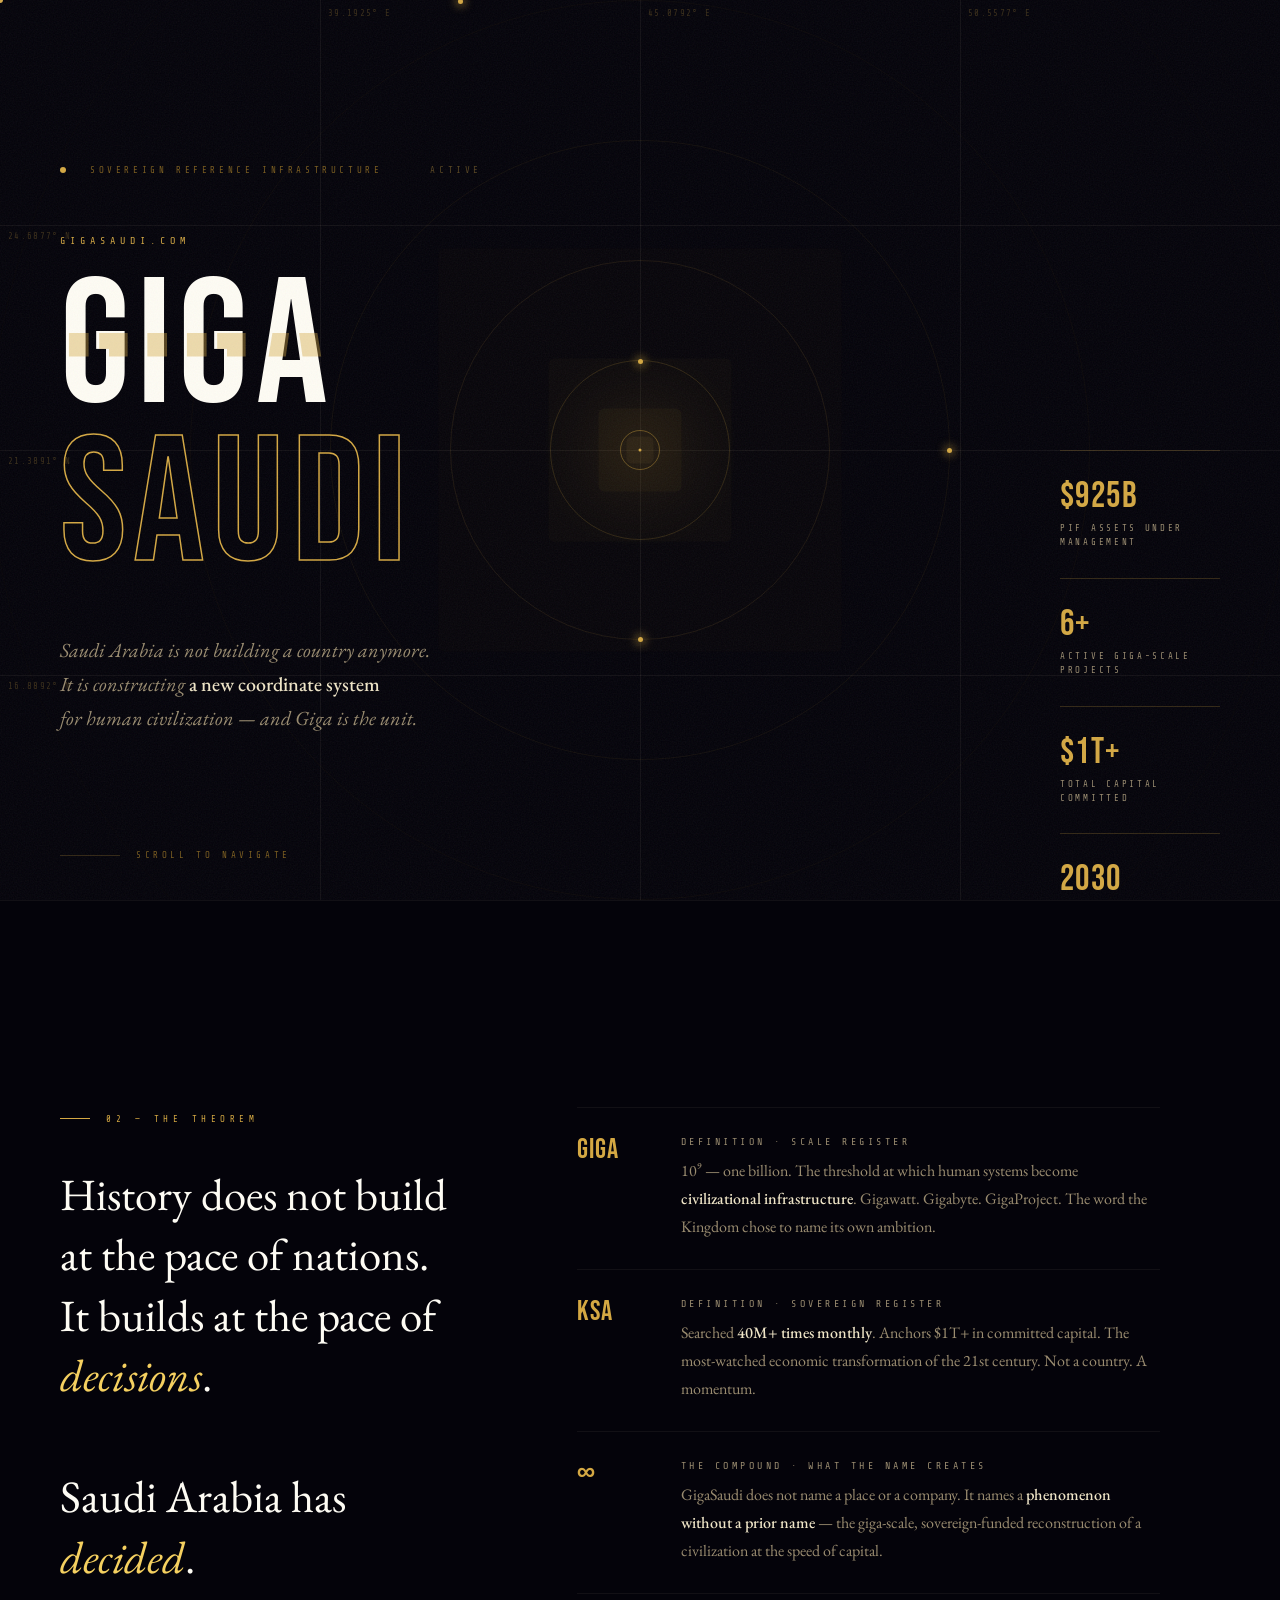
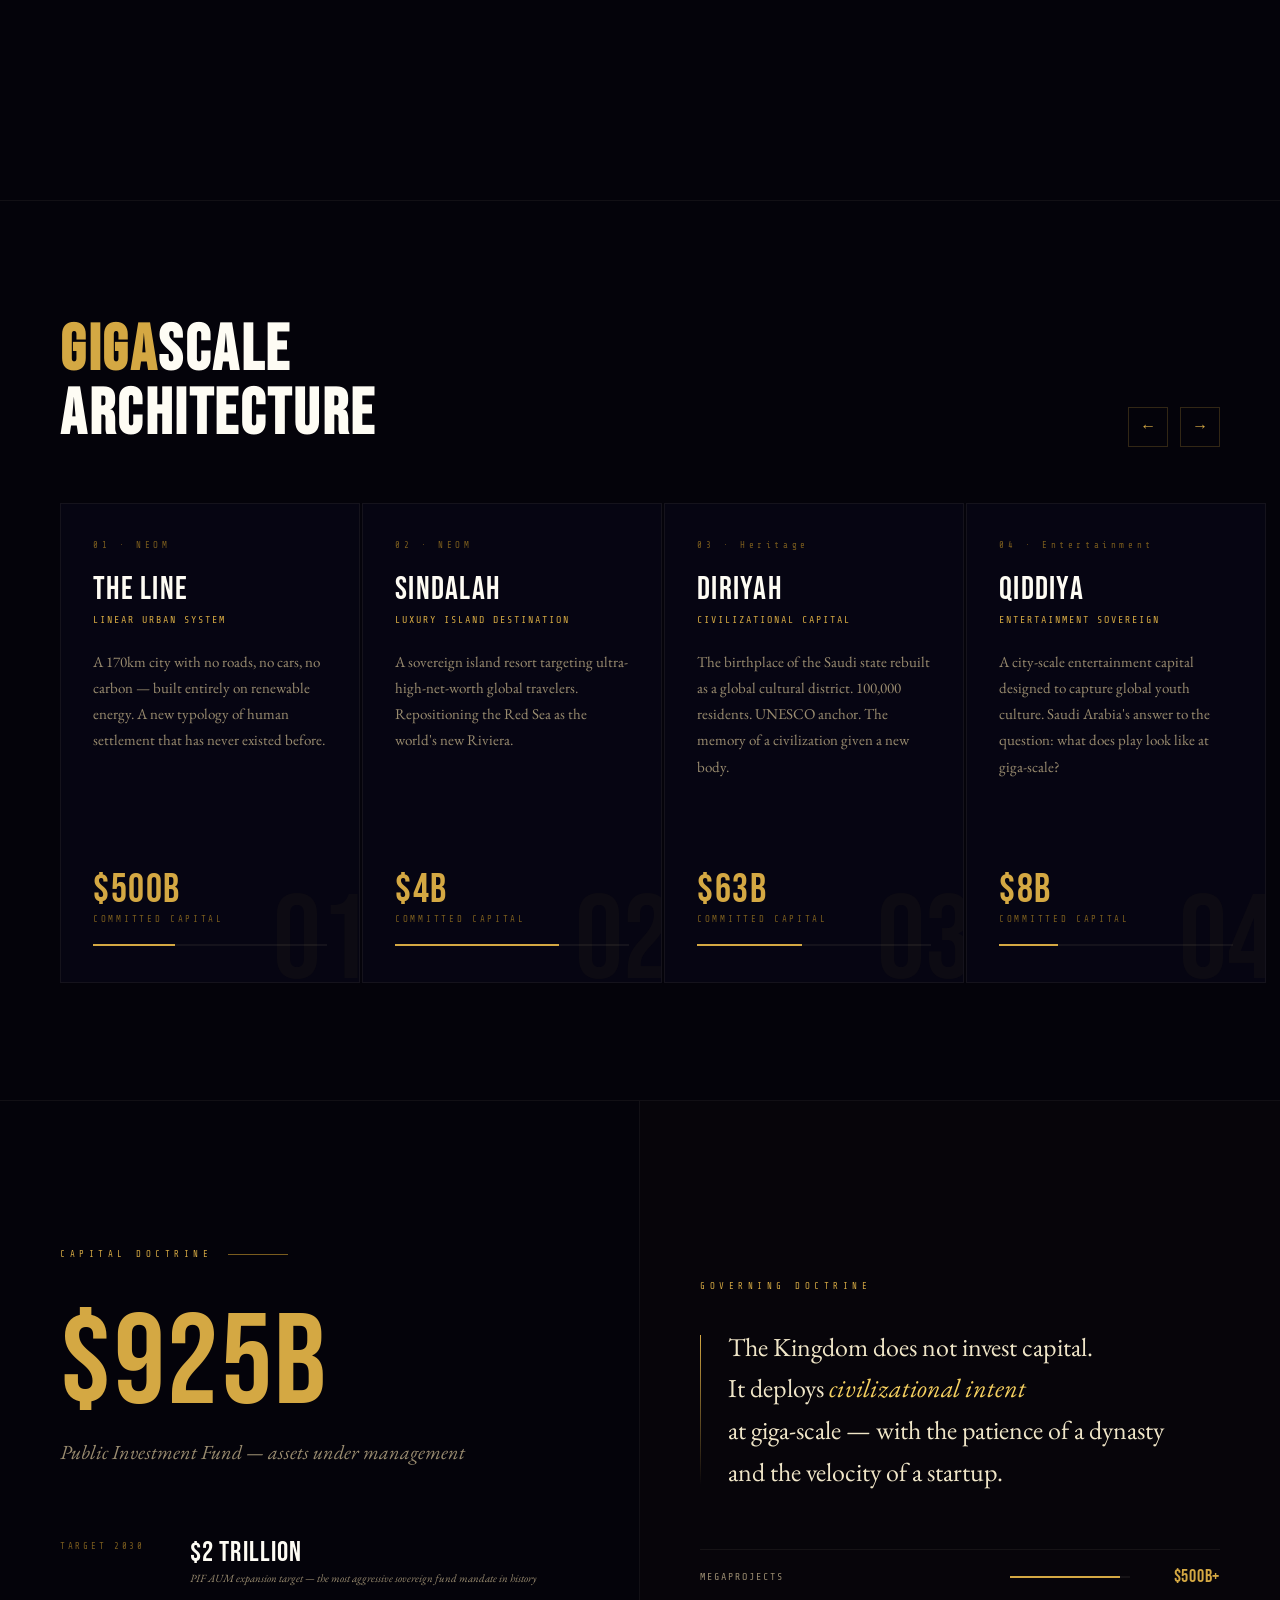
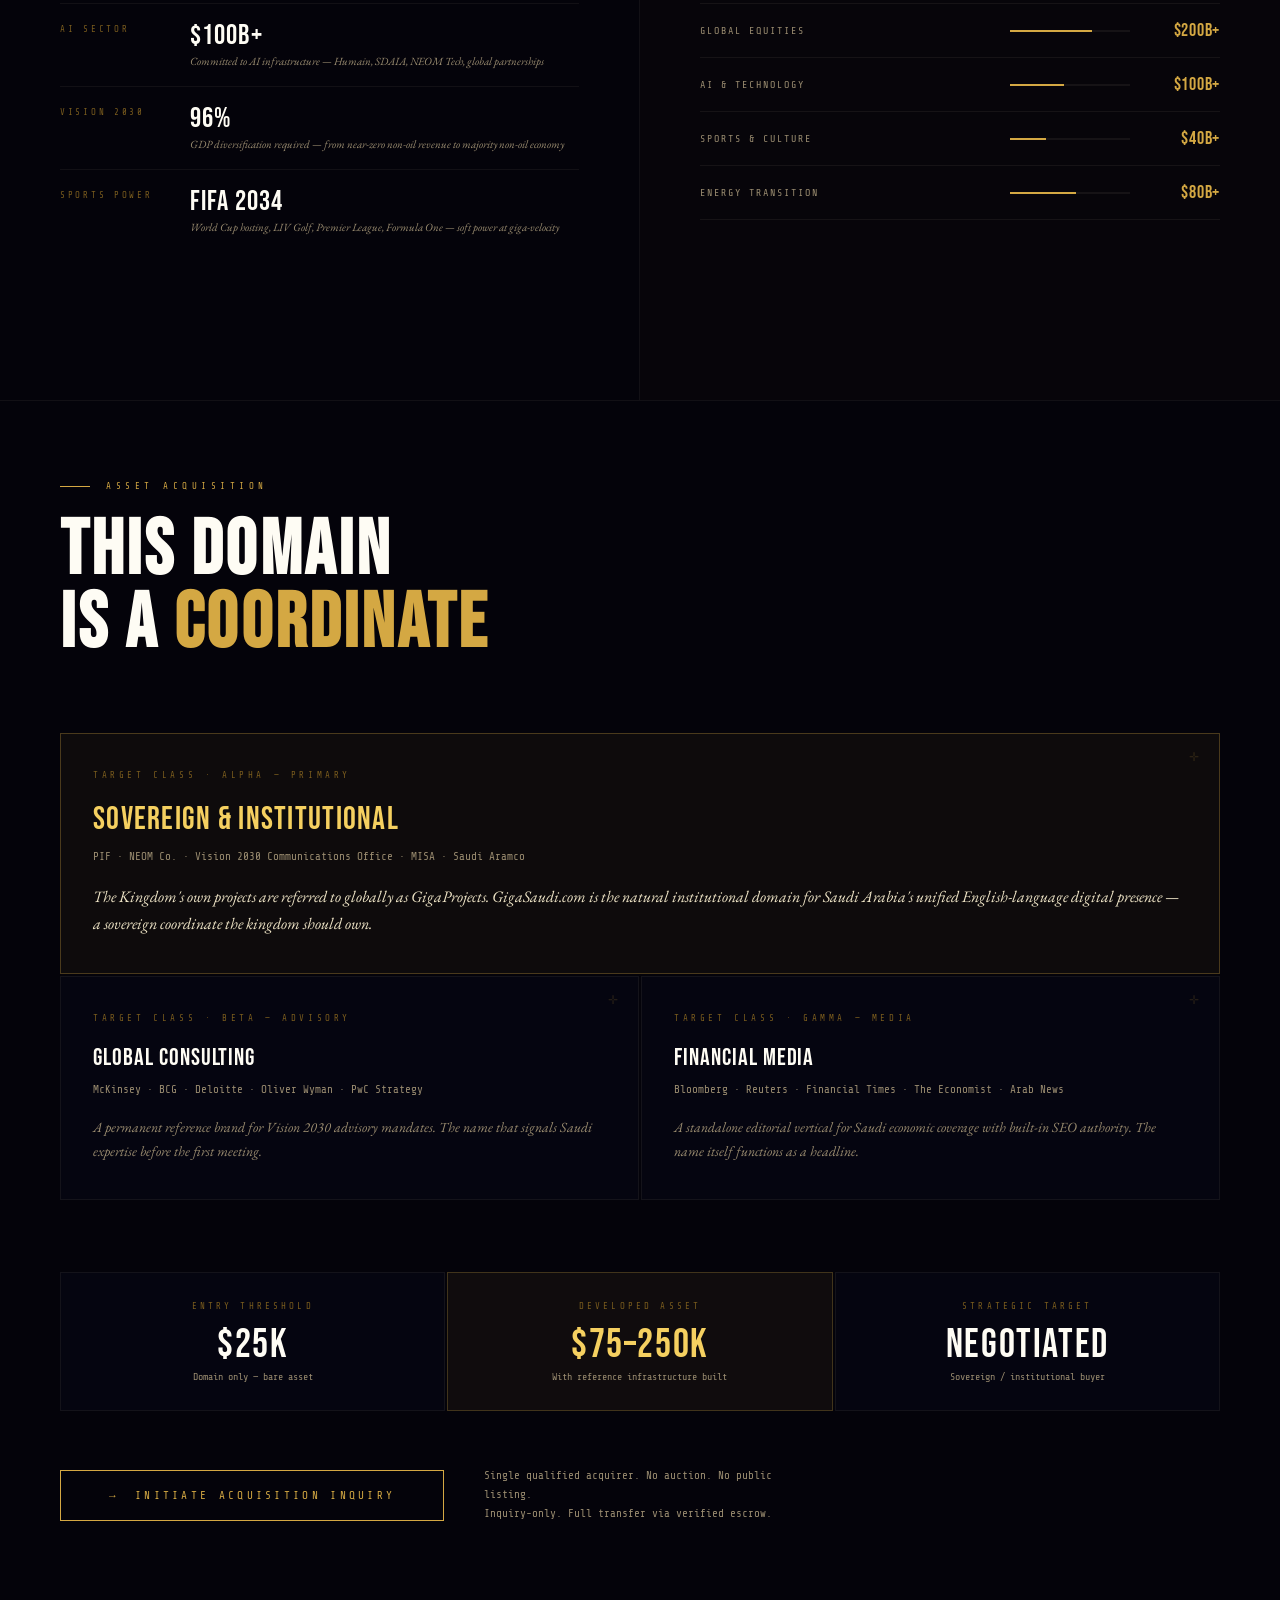
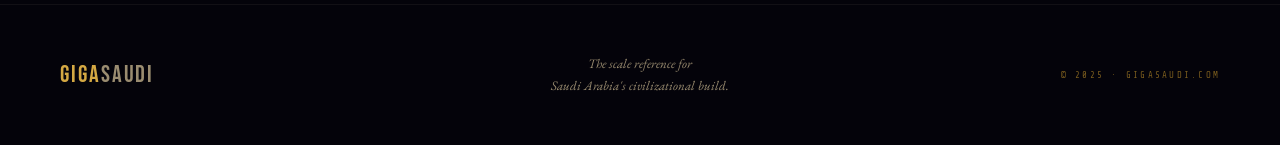
==== index.html @ da6485d2 "Create index.html" ====
<!DOCTYPE html>
<html lang="en">
<head>
<meta charset="UTF-8">
<meta name="viewport" content="width=device-width, initial-scale=1.0">
<title>GigaSaudi — Saudi Arabia’s Giga-Scale Era</title>
<meta name="description" content="A rare strategic naming asset and independent reference layer for Saudi Arabia’s giga-scale transformation across capital, cities, energy, tourism, technology, sport, and culture.">
<link rel="preconnect" href="https://fonts.googleapis.com">
<link href="https://fonts.googleapis.com/css2?family=Bebas+Neue&family=EB+Garamond:ital,wght@0,400;0,500;1,400;1,500&family=Share+Tech+Mono&display=swap" rel="stylesheet">
<style>
/* ══════════════════════════════════════════════
   FOUNDATION
══════════════════════════════════════════════ */
:root {
  --void: #04030a;
  --deep: #080714;
  --gold: #d4a843;
  --gold-hi: #f5d060;
  --gold-lo: #7a5c1e;
  --gold-trace: rgba(212,168,67,0.12);
  --sand: #f0e6c8;
  --sand-lo: #9a8c70;
  --heat: #ff6b1a;
  --heat-lo: rgba(255,107,26,0.15);
  --white: #fefcf4;
  --dim: rgba(240,230,200,0.18);
  --line-gold: rgba(212,168,67,0.22);
  --line-dim: rgba(240,230,200,0.06);
}

*, *::before, *::after { box-sizing: border-box; margin: 0; padding: 0; }
html { scroll-behavior: smooth; height: 100%; }

body {
  background: var(--void);
  color: var(--sand);
  font-family: 'Share Tech Mono', monospace;
  overflow-x: hidden;
  min-height: 100%;
  cursor: none;
}

/* Grain */
body::before {
  content: '';
  position: fixed; inset: 0;
  opacity: 0.06;
  background-image: url("data:image/svg+xml,%3Csvg xmlns='http://www.w3.org/2000/svg'%3E%3Cfilter id='n'%3E%3CfeTurbulence type='fractalNoise' baseFrequency='0.75' numOctaves='4'/%3E%3C/filter%3E%3Crect width='100%25' height='100%25' filter='url(%23n)'/%3E%3C/svg%3E");
  pointer-events: none; z-index: 9900;
}

/* ── CURSOR ── */
#cur { position:fixed; width:6px; height:6px; border-radius:50%; background:var(--gold); pointer-events:none; z-index:9999; transform:translate(-50%,-50%); transition:width .2s,height .2s; mix-blend-mode:screen; }
#cur-ring { position:fixed; width:40px; height:40px; border:1px solid rgba(212,168,67,0.4); border-radius:50%; pointer-events:none; z-index:9998; transform:translate(-50%,-50%); transition:width .4s,height .4s,border-color .3s; }
body:has(a:hover) #cur { width:12px; height:12px; }
body:has(a:hover) #cur-ring { width:60px; height:60px; border-color:rgba(212,168,67,0.8); }

/* ══════════════════════════════════════════════
   ORBITAL CANVAS — FIXED BACKGROUND
══════════════════════════════════════════════ */
#orbital-canvas {
  position: fixed;
  inset: 0;
  z-index: 0;
  overflow: hidden;
}

/* Central gravity point */
.gravity-core {
  position: absolute;
  top: 50%; left: 50%;
  transform: translate(-50%, -50%);
  width: 3px; height: 3px;
  background: var(--gold);
  border-radius: 50%;
  box-shadow:
    0 0 0 12px rgba(212,168,67,0.06),
    0 0 0 40px rgba(212,168,67,0.04),
    0 0 0 90px rgba(212,168,67,0.025),
    0 0 0 200px rgba(212,168,67,0.015),
    0 0 80px 20px rgba(212,168,67,0.4);
}

/* Orbital rings */
.orbit {
  position: absolute;
  top: 50%; left: 50%;
  border: 1px solid;
  border-radius: 50%;
  transform-origin: center center;
}
.orbit-1 { width:180px; height:180px; margin:-90px 0 0 -90px; border-color:rgba(212,168,67,0.18); animation: spin 40s linear infinite; }
.orbit-2 { width:380px; height:380px; margin:-190px 0 0 -190px; border-color:rgba(212,168,67,0.1); animation: spin 70s linear infinite reverse; }
.orbit-3 { width:620px; height:620px; margin:-310px 0 0 -310px; border-color:rgba(212,168,67,0.07); animation: spin 110s linear infinite; }
.orbit-4 { width:900px; height:900px; margin:-450px 0 0 -450px; border-color:rgba(212,168,67,0.04); animation: spin 160s linear infinite reverse; }
.orbit-5 { width:1300px; height:1300px; margin:-650px 0 0 -650px; border-color:rgba(212,168,67,0.025); animation: spin 220s linear infinite; }

/* Nodes on orbits */
.node {
  position: absolute;
  width: 5px; height: 5px;
  background: var(--gold);
  border-radius: 50%;
  box-shadow: 0 0 10px 2px rgba(212,168,67,0.6);
}

/* Grid lines — cartographic */
.grid-h, .grid-v {
  position: absolute;
  background: var(--line-dim);
}
.grid-h { left:0; right:0; height:1px; }
.grid-v { top:0; bottom:0; width:1px; }

/* Coordinate labels */
.coord-label {
  position: absolute;
  font-family: 'Share Tech Mono', monospace;
  font-size: 9px;
  color: rgba(212,168,67,0.25);
  letter-spacing: 0.15em;
  pointer-events: none;
}

@keyframes spin { to { transform: rotate(360deg); } }
@keyframes pulse-core {
  0%,100% { box-shadow: 0 0 0 12px rgba(212,168,67,0.06), 0 0 0 40px rgba(212,168,67,0.04), 0 0 0 90px rgba(212,168,67,0.025), 0 0 80px 20px rgba(212,168,67,0.4); }
  50% { box-shadow: 0 0 0 16px rgba(212,168,67,0.08), 0 0 0 50px rgba(212,168,67,0.055), 0 0 0 110px rgba(212,168,67,0.03), 0 0 100px 30px rgba(212,168,67,0.5); }
}

/* ══════════════════════════════════════════════
   CONTENT LAYER
══════════════════════════════════════════════ */
#content {
  position: relative;
  z-index: 10;
}

/* ── SECTION BASE ── */
.screen {
  min-height: 100vh;
  display: flex;
  flex-direction: column;
  justify-content: center;
  padding: 80px 60px;
  position: relative;
}

/* ══════════════════════════════════════════════
   SECTION 01 — ENTRY / IDENT
══════════════════════════════════════════════ */
#s-entry {
  min-height: 100vh;
  display: flex;
  align-items: center;
  justify-content: flex-start;
  padding: 0 60px;
  position: relative;
  overflow: hidden;
}

.entry-left {
  position: relative;
  z-index: 2;
  max-width: 700px;
}

/* System status bar */
.sys-bar {
  display: flex;
  align-items: center;
  gap: 24px;
  margin-bottom: 60px;
  opacity: 0;
  animation: fadeSlide .8s ease .2s forwards;
}
.sys-dot { width:6px; height:6px; background:var(--gold); border-radius:50%; animation: blink 2s ease-in-out infinite; }
.sys-text { font-size:9px; letter-spacing:.4em; color:var(--gold-lo); text-transform:uppercase; }
.sys-line { flex:1; max-width:80px; height:1px; background: linear-gradient(to right, var(--gold-lo), transparent); }
@keyframes blink { 0%,100%{opacity:1} 50%{opacity:.3} }

/* The big ident */
.ident {
  margin-bottom: 48px;
  opacity: 0;
  animation: fadeSlide .9s ease .5s forwards;
}
.ident-pre {
  font-size: 10px;
  letter-spacing: .5em;
  color: var(--gold);
  text-transform: uppercase;
  margin-bottom: 24px;
  display: block;
}
.ident-word {
  font-family: 'Bebas Neue', sans-serif;
  display: block;
  line-height: .88;
  letter-spacing: .04em;
}
.ident-giga {
  font-size: clamp(88px, 14vw, 180px);
  color: var(--white);
  position: relative;
}
/* Scanline effect on GIGA */
.ident-giga::after {
  content: 'GIGA';
  position: absolute;
  left: 0; top: 0;
  color: var(--gold);
  clip-path: polygon(0 40%, 100% 40%, 100% 55%, 0 55%);
  opacity: .4;
  transform: translateX(3px);
}
.ident-saudi {
  font-size: clamp(88px, 14vw, 180px);
  color: transparent;
  -webkit-text-stroke: 1.5px var(--gold);
}

/* Tagline */
.ident-tagline {
  font-family: 'EB Garamond', serif;
  font-style: italic;
  font-size: clamp(15px, 2vw, 20px);
  color: var(--sand-lo);
  line-height: 1.7;
  max-width: 480px;
  margin-top: 40px;
  opacity: 0;
  animation: fadeSlide .9s ease .9s forwards;
}
.ident-tagline strong { color: var(--sand); font-style: normal; font-weight: 500; }

/* Entry metrics — right side */
.entry-metrics {
  position: absolute;
  right: 60px;
  top: 50%;
  transform: translateY(-50%);
  display: flex;
  flex-direction: column;
  gap: 0;
  opacity: 0;
  animation: fadeSlide .9s ease 1.2s forwards;
}
.e-metric {
  padding: 28px 0;
  border-top: 1px solid var(--line-gold);
  display: flex;
  flex-direction: column;
  gap: 6px;
  min-width: 160px;
}
.e-metric:last-child { border-bottom: 1px solid var(--line-gold); }
.e-val {
  font-family: 'Bebas Neue', sans-serif;
  font-size: 36px;
  color: var(--gold);
  letter-spacing: .04em;
  line-height: 1;
}
.e-lbl { font-size: 9px; letter-spacing:.3em; color: var(--sand-lo); text-transform: uppercase; line-height: 1.6; }

/* Scroll indicator */
.scroll-ind {
  position: absolute;
  bottom: 40px;
  left: 60px;
  display: flex;
  align-items: center;
  gap: 16px;
  opacity: 0;
  animation: fadeIn .8s ease 2s forwards;
}
.scroll-ind span { font-size:9px; letter-spacing:.4em; color:var(--gold-lo); text-transform:uppercase; }
.scroll-track { width:60px; height:1px; background:var(--line-gold); position:relative; overflow:hidden; }
.scroll-fill { position:absolute; left:0; top:0; height:100%; width:0%; background:var(--gold); transition:width .1s; }

/* ══════════════════════════════════════════════
   SECTION 02 — THE THEOREM
══════════════════════════════════════════════ */
#s-theorem {
  background: transparent;
  min-height: 100vh;
  display: flex;
  align-items: center;
  padding: 80px 60px;
  border-top: 1px solid var(--line-dim);
}

.theorem-inner {
  max-width: 1100px;
  display: grid;
  grid-template-columns: 1fr 1.4fr;
  gap: 100px;
  align-items: center;
}

.theorem-left {}
.th-num {
  font-size: 9px;
  letter-spacing: .5em;
  color: var(--gold);
  text-transform: uppercase;
  margin-bottom: 40px;
  display: flex;
  align-items: center;
  gap: 16px;
}
.th-num::before { content:''; display:inline-block; width:30px; height:1px; background:var(--gold); }

.theorem-statement {
  font-family: 'EB Garamond', serif;
  font-size: clamp(28px, 3.5vw, 46px);
  font-weight: 400;
  line-height: 1.35;
  color: var(--white);
}
.theorem-statement em {
  font-style: italic;
  color: var(--gold-hi);
}

.theorem-right {
  display: flex;
  flex-direction: column;
  gap: 0;
}

/* Decoded breakdown — like a signal analysis */
.decode-row {
  display: grid;
  grid-template-columns: 80px 1fr;
  gap: 24px;
  padding: 28px 0;
  border-bottom: 1px solid var(--line-dim);
  align-items: start;
}
.decode-row:first-child { border-top: 1px solid var(--line-dim); }
.decode-key {
  font-family: 'Bebas Neue', sans-serif;
  font-size: 28px;
  color: var(--gold);
  letter-spacing: .04em;
  line-height: 1;
}
.decode-val {}
.decode-term {
  font-size: 10px;
  letter-spacing: .35em;
  color: var(--sand-lo);
  text-transform: uppercase;
  margin-bottom: 10px;
}
.decode-body {
  font-family: 'EB Garamond', serif;
  font-size: 16px;
  line-height: 1.75;
  color: var(--sand-lo);
}
.decode-body strong { color: var(--sand); font-weight: 500; }

/* ══════════════════════════════════════════════
   SECTION 03 — GIGA ARCHITECTURE
   Unique layout: horizontal scroll cards
══════════════════════════════════════════════ */
#s-architecture {
  min-height: 100vh;
  padding: 80px 0 80px 60px;
  border-top: 1px solid var(--line-dim);
  overflow: hidden;
  display: flex;
  flex-direction: column;
  justify-content: center;
}

.arch-header {
  display: flex;
  justify-content: space-between;
  align-items: flex-end;
  padding-right: 60px;
  margin-bottom: 56px;
}
.arch-title {
  font-family: 'Bebas Neue', sans-serif;
  font-size: clamp(36px,5vw,64px);
  color: var(--white);
  letter-spacing: .04em;
  line-height: 1;
}
.arch-title span { color: var(--gold); }
.arch-nav { display: flex; gap: 12px; }
.arch-btn {
  width: 40px; height: 40px;
  border: 1px solid var(--line-gold);
  background: transparent;
  color: var(--gold);
  font-family: 'Share Tech Mono', monospace;
  font-size: 16px;
  cursor: none;
  display: flex; align-items: center; justify-content: center;
  transition: all .3s;
}
.arch-btn:hover { background: var(--gold-trace); border-color: var(--gold); }

/* Horizontal scroll container */
.arch-scroll {
  display: flex;
  gap: 2px;
  overflow-x: auto;
  padding-right: 60px;
  scrollbar-width: none;
  cursor: grab;
}
.arch-scroll:active { cursor: grabbing; }
.arch-scroll::-webkit-scrollbar { display: none; }

/* Project cards — tall vertical panels */
.proj-panel {
  flex-shrink: 0;
  width: 300px;
  height: 480px;
  background: rgba(8,7,20,0.8);
  border: 1px solid var(--line-dim);
  padding: 36px 32px;
  position: relative;
  overflow: hidden;
  transition: border-color .4s, background .4s;
  display: flex;
  flex-direction: column;
  justify-content: space-between;
}
.proj-panel::before {
  content: '';
  position: absolute;
  top: 0; left: 0;
  width: 100%; height: 3px;
  background: var(--gold);
  transform: scaleX(0);
  transform-origin: left;
  transition: transform .5s ease;
}
.proj-panel:hover { border-color: var(--line-gold); background: rgba(212,168,67,0.04); }
.proj-panel:hover::before { transform: scaleX(1); }

.proj-panel-top {}
.proj-idx { font-size: 9px; letter-spacing:.4em; color: var(--gold-lo); margin-bottom: 24px; display: block; }
.proj-name {
  font-family: 'Bebas Neue', sans-serif;
  font-size: 32px;
  letter-spacing: .04em;
  color: var(--white);
  line-height: 1;
  margin-bottom: 8px;
}
.proj-sub {
  font-size: 10px;
  letter-spacing: .2em;
  color: var(--gold);
  text-transform: uppercase;
  margin-bottom: 24px;
}
.proj-body {
  font-family: 'EB Garamond', serif;
  font-size: 15px;
  line-height: 1.75;
  color: var(--sand-lo);
}

.proj-panel-bot {}
.proj-scale {
  font-family: 'Bebas Neue', sans-serif;
  font-size: 40px;
  color: var(--gold);
  letter-spacing: .04em;
  line-height: 1;
  margin-bottom: 4px;
}
.proj-scale-lbl { font-size: 9px; letter-spacing:.3em; color: var(--gold-lo); text-transform: uppercase; }
.proj-status-bar {
  margin-top: 20px;
  height: 2px;
  background: var(--line-dim);
  position: relative;
  overflow: hidden;
}
.proj-status-fill {
  position: absolute;
  left: 0; top: 0; height: 100%;
  background: var(--gold);
  transition: width 1.5s ease;
}

/* Background number watermark */
.proj-bg-num {
  position: absolute;
  bottom: -20px; right: -10px;
  font-family: 'Bebas Neue', sans-serif;
  font-size: 120px;
  color: rgba(212,168,67,0.04);
  line-height: 1;
  pointer-events: none;
  user-select: none;
}

/* ══════════════════════════════════════════════
   SECTION 04 — CAPITAL THEOREM
   Unique: full-bleed split with live counter feel
══════════════════════════════════════════════ */
#s-capital {
  min-height: 100vh;
  display: grid;
  grid-template-columns: 1fr 1fr;
  border-top: 1px solid var(--line-dim);
}

.cap-left {
  padding: 80px 60px;
  border-right: 1px solid var(--line-dim);
  display: flex;
  flex-direction: column;
  justify-content: center;
}

.cap-header-label {
  font-size: 9px;
  letter-spacing: .5em;
  color: var(--gold);
  text-transform: uppercase;
  margin-bottom: 48px;
  display: flex; align-items: center; gap:16px;
}
.cap-header-label::after { content:''; flex:1; max-width:60px; height:1px; background: var(--gold-lo); }

/* Huge capital number */
.cap-big-num {
  font-family: 'Bebas Neue', sans-serif;
  font-size: clamp(64px, 10vw, 130px);
  color: var(--gold);
  letter-spacing: .02em;
  line-height: .9;
  margin-bottom: 16px;
}
.cap-big-lbl {
  font-family: 'EB Garamond', serif;
  font-style: italic;
  font-size: 20px;
  color: var(--sand-lo);
  margin-bottom: 56px;
}

/* Capital data table */
.cap-table { width:100%; border-collapse: collapse; }
.cap-table tr { border-bottom: 1px solid var(--line-dim); }
.cap-table tr:last-child { border-bottom: none; }
.cap-table td { padding: 18px 0; vertical-align: top; }
.cap-table .td-key {
  font-size: 9px;
  letter-spacing: .3em;
  color: var(--gold-lo);
  text-transform: uppercase;
  width: 130px;
  padding-right: 20px;
  padding-top: 20px;
}
.cap-table .td-val {
  font-family: 'Bebas Neue', sans-serif;
  font-size: 28px;
  color: var(--white);
  letter-spacing: .04em;
  line-height: 1;
}
.cap-table .td-sub {
  font-size: 11px;
  color: var(--sand-lo);
  margin-top: 4px;
  font-family: 'EB Garamond', serif;
  font-style: italic;
}

.cap-right {
  padding: 80px 60px;
  display: flex;
  flex-direction: column;
  justify-content: center;
  background: rgba(212,168,67,0.02);
}

/* Doctrine block */
.doctrine-pre {
  font-size: 9px;
  letter-spacing: .5em;
  color: var(--gold);
  text-transform: uppercase;
  margin-bottom: 36px;
}

.doctrine-body {
  font-family: 'EB Garamond', serif;
  font-size: clamp(18px, 2.2vw, 26px);
  line-height: 1.6;
  color: var(--sand);
  font-weight: 400;
  margin-bottom: 56px;
  position: relative;
  padding-left: 28px;
}
.doctrine-body::before {
  content: '';
  position: absolute;
  left: 0; top: 8px;
  width: 1px; height: calc(100% - 16px);
  background: linear-gradient(to bottom, var(--gold), transparent);
}
.doctrine-body em { font-style: italic; color: var(--gold-hi); }

/* Capital flows */
.cap-flows { display: flex; flex-direction: column; gap: 0; }
.flow-row {
  display: flex;
  align-items: center;
  padding: 16px 0;
  border-bottom: 1px solid var(--line-dim);
  gap: 20px;
}
.flow-row:first-child { border-top: 1px solid var(--line-dim); }
.flow-sector { font-size: 10px; letter-spacing:.2em; color: var(--sand-lo); text-transform: uppercase; flex:1; }
.flow-bar-wrap { width: 120px; height: 2px; background: var(--line-dim); position: relative; }
.flow-bar { position:absolute; left:0; top:0; height:100%; background: var(--gold); transition: width 1.5s ease; }
.flow-amt { font-family:'Bebas Neue',sans-serif; font-size:18px; color:var(--gold); letter-spacing:.04em; min-width:70px; text-align:right; }

/* ══════════════════════════════════════════════
   SECTION 05 — ACQUIRER MAP
   Unique: target coordinates layout
══════════════════════════════════════════════ */
#s-acquire {
  min-height: 100vh;
  padding: 80px 60px;
  border-top: 1px solid var(--line-dim);
  display: flex;
  flex-direction: column;
  justify-content: center;
}

.acq-header { margin-bottom: 72px; }
.acq-pre { font-size:9px; letter-spacing:.5em; color:var(--gold); text-transform:uppercase; margin-bottom:24px; display:flex; align-items:center; gap:16px; }
.acq-pre::before { content:''; width:30px; height:1px; background:var(--gold); }
.acq-title {
  font-family: 'Bebas Neue', sans-serif;
  font-size: clamp(40px, 6vw, 80px);
  color: var(--white);
  letter-spacing: .04em;
  line-height: .95;
}
.acq-title em { color: var(--gold); font-style: normal; }

/* Target grid — coordinate style */
.target-grid {
  display: grid;
  grid-template-columns: repeat(2, 1fr);
  gap: 2px;
  margin-bottom: 72px;
}

.target-cell {
  background: rgba(8,7,20,0.6);
  border: 1px solid var(--line-dim);
  padding: 36px 32px;
  position: relative;
  transition: border-color .4s, background .4s;
  overflow: hidden;
}
.target-cell.primary {
  background: rgba(212,168,67,0.05);
  border-color: rgba(212,168,67,0.3);
  grid-column: span 2;
}
.target-cell:not(.primary):hover {
  border-color: var(--line-gold);
  background: rgba(212,168,67,0.03);
}

/* Crosshair watermark */
.target-cell::after {
  content: '✛';
  position: absolute;
  top: 16px; right: 20px;
  font-size: 12px;
  color: rgba(212,168,67,0.15);
  pointer-events: none;
}

.target-coord { font-size:9px; letter-spacing:.4em; color:var(--gold-lo); margin-bottom:20px; }
.target-type {
  font-family: 'Bebas Neue', sans-serif;
  font-size: 24px;
  color: var(--white);
  letter-spacing: .04em;
  margin-bottom: 8px;
}
.target-cell.primary .target-type { font-size: 32px; color: var(--gold-hi); }
.target-names { font-size: 11px; color: var(--sand-lo); line-height: 1.8; margin-bottom: 16px; }
.target-rationale {
  font-family: 'EB Garamond', serif;
  font-style: italic;
  font-size: 14px;
  color: var(--sand-lo);
  line-height: 1.7;
}
.target-cell.primary .target-rationale { font-size: 16px; color: var(--sand); }

/* Threshold block */
.threshold {
  display: grid;
  grid-template-columns: 1fr 1fr 1fr;
  gap: 2px;
  margin-bottom: 56px;
}
.thresh-cell {
  background: rgba(8,7,20,0.6);
  border: 1px solid var(--line-dim);
  padding: 28px 24px;
  text-align: center;
}
.thresh-cell.mid { background: rgba(212,168,67,0.06); border-color: rgba(212,168,67,0.25); }
.thresh-lbl { font-size:9px; letter-spacing:.35em; color:var(--gold-lo); text-transform:uppercase; margin-bottom:14px; }
.thresh-val {
  font-family: 'Bebas Neue', sans-serif;
  font-size: 40px;
  color: var(--white);
  letter-spacing: .04em;
  line-height: 1;
  margin-bottom: 6px;
}
.thresh-cell.mid .thresh-val { color: var(--gold-hi); }
.thresh-note { font-size: 10px; color: var(--sand-lo); }

/* CTA */
.acq-cta-wrap { display: flex; align-items: center; gap: 40px; }
.acq-cta {
  display: inline-flex;
  align-items: center;
  gap: 16px;
  padding: 18px 48px;
  border: 1px solid var(--gold);
  color: var(--gold);
  font-family: 'Share Tech Mono', monospace;
  font-size: 11px;
  letter-spacing: .3em;
  text-transform: uppercase;
  text-decoration: none;
  position: relative;
  overflow: hidden;
  transition: color .4s;
}
.acq-cta::before {
  content: '';
  position: absolute; inset: 0;
  background: var(--gold);
  transform: translateX(-100%);
  transition: transform .4s ease;
  z-index: -1;
}
.acq-cta:hover { color: var(--void); }
.acq-cta:hover::before { transform: translateX(0); }
.acq-note { font-size: 11px; color: var(--sand-lo); max-width: 300px; line-height: 1.7; }

/* ══════════════════════════════════════════════
   FOOTER
══════════════════════════════════════════════ */
#s-footer {
  border-top: 1px solid var(--line-dim);
  padding: 48px 60px;
  display: grid;
  grid-template-columns: 1fr auto 1fr;
  align-items: center;
  gap: 40px;
}
.ft-logo {
  font-family: 'Bebas Neue', sans-serif;
  font-size: 24px;
  color: var(--gold);
  letter-spacing: .08em;
}
.ft-logo span { color: var(--sand-lo); }
.ft-center { text-align: center; }
.ft-tagline {
  font-family: 'EB Garamond', serif;
  font-style: italic;
  font-size: 13px;
  color: var(--sand-lo);
  text-align: center;
  line-height: 1.7;
}
.ft-right { text-align: right; }
.ft-copy { font-size: 9px; letter-spacing: .25em; color: var(--gold-lo); text-transform: uppercase; }

/* ══════════════════════════════════════════════
   ANIMATIONS & REVEALS
══════════════════════════════════════════════ */
@keyframes fadeSlide {
  from { opacity:0; transform: translateY(24px); }
  to { opacity:1; transform: translateY(0); }
}
@keyframes fadeIn {
  from { opacity:0; } to { opacity:1; }
}

.rx {
  opacity: 0;
  transform: translateY(36px);
  transition: opacity .9s ease, transform .9s ease;
}
.rx.in { opacity:1; transform: translateY(0); }
.rx-d1 { transition-delay: .1s; }
.rx-d2 { transition-delay: .2s; }
.rx-d3 { transition-delay: .3s; }
.rx-d4 { transition-delay: .4s; }
.rx-d5 { transition-delay: .5s; }
.rx-d6 { transition-delay: .6s; }
.rx-d7 { transition-delay: .7s; }

/* ══════════════════════════════════════════════
   RESPONSIVE
══════════════════════════════════════════════ */
@media (max-width: 900px) {
  body { cursor: auto; }
  #cur, #cur-ring { display: none; }
  .screen { padding: 80px 28px; }
  #s-entry { padding: 100px 28px 80px; }
  .entry-metrics { display: none; }
  #s-architecture { padding: 80px 0 80px 28px; }
  .arch-header { padding-right: 28px; }
  .arch-scroll { padding-right: 28px; }
  #s-capital { grid-template-columns: 1fr; }
  .cap-left { padding: 60px 28px; border-right: none; border-bottom: 1px solid var(--line-dim); }
  .cap-right { padding: 60px 28px; }
  .theorem-inner { grid-template-columns: 1fr; gap: 56px; }
  #s-acquire { padding: 80px 28px; }
  .target-grid { grid-template-columns: 1fr; }
  .target-cell.primary { grid-column: span 1; }
  .threshold { grid-template-columns: 1fr; }
  #s-footer { grid-template-columns: 1fr; text-align: center; gap: 16px; }
  .ft-right { text-align: center; }
  .acq-cta-wrap { flex-direction: column; align-items: flex-start; }
}
</style>
</head>
<body>

<!-- CURSOR -->
<div id="cur"></div>
<div id="cur-ring"></div>

<!-- ORBITAL CANVAS -->
<div id="orbital-canvas">
  <!-- Grid lines -->
  <div class="grid-h" style="top:25%"></div>
  <div class="grid-h" style="top:50%"></div>
  <div class="grid-h" style="top:75%"></div>
  <div class="grid-v" style="left:25%"></div>
  <div class="grid-v" style="left:50%"></div>
  <div class="grid-v" style="left:75%"></div>

  <!-- Coordinate labels -->
  <div class="coord-label" style="top:calc(25% + 6px); left:8px">24.6877° N</div>
  <div class="coord-label" style="top:calc(50% + 6px); left:8px">21.3891° N</div>
  <div class="coord-label" style="top:calc(75% + 6px); left:8px">16.8892° N</div>
  <div class="coord-label" style="top:8px; left:calc(25% + 8px)">39.1925° E</div>
  <div class="coord-label" style="top:8px; left:calc(50% + 8px)">45.0792° E</div>
  <div class="coord-label" style="top:8px; left:calc(75% + 8px)">50.5577° E</div>

  <!-- Gravity core & orbits (centered) -->
  <div style="position:absolute; top:50%; left:50%; transform:translate(-50%,-50%);">
    <div class="orbit orbit-1">
      <div class="node" style="top:-2.5px; left:50%; margin-left:-2.5px;"></div>
    </div>
    <div class="orbit orbit-2">
      <div class="node" style="bottom:-2.5px; left:50%; margin-left:-2.5px;"></div>
    </div>
    <div class="orbit orbit-3">
      <div class="node" style="top:50%; right:-2.5px; margin-top:-2.5px;"></div>
    </div>
    <div class="orbit orbit-4">
      <div class="node" style="top:-2.5px; left:30%; margin-left:-2.5px;"></div>
    </div>
    <div class="orbit orbit-5"></div>
  </div>
  <div style="position:absolute; top:50%; left:50%; transform:translate(-50%,-50%);">
    <div class="gravity-core" style="animation: pulse-core 4s ease-in-out infinite;"></div>
  </div>
</div>

<!-- CONTENT -->
<div id="content">

  <!-- ── 01 ENTRY ── -->
  <section id="s-entry">
    <div class="entry-left">
      <div class="sys-bar">
        <div class="sys-dot"></div>
        <span class="sys-text">Sovereign Reference Infrastructure</span>
        <div class="sys-line"></div>
        <span class="sys-text" style="color:rgba(212,168,67,0.4)">Active</span>
      </div>

      <div class="ident">
        <span class="ident-pre">GigaSaudi.com</span>
        <span class="ident-word ident-giga">GIGA</span>
        <span class="ident-word ident-saudi">SAUDI</span>
      </div>

      <p class="ident-tagline">
        Saudi Arabia is not building a country anymore.<br>
        It is constructing <strong>a new coordinate system</strong><br>
        for human civilization — and Giga is the unit.
      </p>
    </div>

    <div class="entry-metrics">
      <div class="e-metric">
        <span class="e-val">$925B</span>
        <span class="e-lbl">PIF Assets Under<br>Management</span>
      </div>
      <div class="e-metric">
        <span class="e-val">6+</span>
        <span class="e-lbl">Active Giga-Scale<br>Projects</span>
      </div>
      <div class="e-metric">
        <span class="e-val">$1T+</span>
        <span class="e-lbl">Total Capital<br>Committed</span>
      </div>
      <div class="e-metric">
        <span class="e-val">2030</span>
        <span class="e-lbl">Vision Horizon<br>Year</span>
      </div>
    </div>

    <div class="scroll-ind">
      <div class="scroll-track"><div class="scroll-fill" id="scroll-fill"></div></div>
      <span>Scroll to navigate</span>
    </div>
  </section>

  <!-- ── 02 THEOREM ── -->
  <section id="s-theorem">
    <div class="theorem-inner">
      <div class="theorem-left">
        <div class="th-num rx">02 — The Theorem</div>
        <p class="theorem-statement rx rx-d2">
          History does not build at the pace of nations.<br>
          It builds at the pace of <em>decisions</em>.<br><br>
          Saudi Arabia has <em>decided</em>.
        </p>
      </div>
      <div class="theorem-right">
        <div class="decode-row rx rx-d1">
          <div class="decode-key">GIGA</div>
          <div class="decode-val">
            <div class="decode-term">Definition · Scale Register</div>
            <div class="decode-body">
              10⁹ — one billion. The threshold at which human systems become <strong>civilizational infrastructure</strong>. Gigawatt. Gigabyte. GigaProject. The word the Kingdom chose to name its own ambition.
            </div>
          </div>
        </div>
        <div class="decode-row rx rx-d2">
          <div class="decode-key">KSA</div>
          <div class="decode-val">
            <div class="decode-term">Definition · Sovereign Register</div>
            <div class="decode-body">
              Searched <strong>40M+ times monthly</strong>. Anchors $1T+ in committed capital. The most-watched economic transformation of the 21st century. Not a country. A momentum.
            </div>
          </div>
        </div>
        <div class="decode-row rx rx-d3">
          <div class="decode-key">∞</div>
          <div class="decode-val">
            <div class="decode-term">The Compound · What the name creates</div>
            <div class="decode-body">
              GigaSaudi does not name a place or a company. It names a <strong>phenomenon without a prior name</strong> — the giga-scale, sovereign-funded reconstruction of a civilization at the speed of capital.
            </div>
          </div>
        </div>
      </div>
    </div>
  </section>

  <!-- ── 03 ARCHITECTURE ── -->
  <section id="s-architecture">
    <div class="arch-header">
      <div>
        <h2 class="arch-title rx"><span>Giga</span>Scale<br>Architecture</h2>
      </div>
      <div class="arch-nav rx">
        <button class="arch-btn" id="arch-prev">←</button>
        <button class="arch-btn" id="arch-next">→</button>
      </div>
    </div>

    <div class="arch-scroll" id="arch-scroll">
      <!-- Card 01 -->
      <div class="proj-panel rx rx-d1">
        <div class="proj-panel-top">
          <span class="proj-idx">01 · NEOM</span>
          <div class="proj-name">The Line</div>
          <div class="proj-sub">Linear Urban System</div>
          <p class="proj-body">A 170km city with no roads, no cars, no carbon — built entirely on renewable energy. A new typology of human settlement that has never existed before.</p>
        </div>
        <div class="proj-panel-bot">
          <div class="proj-scale">$500B</div>
          <div class="proj-scale-lbl">Committed Capital</div>
          <div class="proj-status-bar"><div class="proj-status-fill" style="width:35%"></div></div>
        </div>
        <div class="proj-bg-num">01</div>
      </div>

      <!-- Card 02 -->
      <div class="proj-panel rx rx-d2">
        <div class="proj-panel-top">
          <span class="proj-idx">02 · NEOM</span>
          <div class="proj-name">Sindalah</div>
          <div class="proj-sub">Luxury Island Destination</div>
          <p class="proj-body">A sovereign island resort targeting ultra-high-net-worth global travelers. Repositioning the Red Sea as the world's new Riviera.</p>
        </div>
        <div class="proj-panel-bot">
          <div class="proj-scale">$4B</div>
          <div class="proj-scale-lbl">Committed Capital</div>
          <div class="proj-status-bar"><div class="proj-status-fill" style="width:70%"></div></div>
        </div>
        <div class="proj-bg-num">02</div>
      </div>

      <!-- Card 03 -->
      <div class="proj-panel rx rx-d3">
        <div class="proj-panel-top">
          <span class="proj-idx">03 · Heritage</span>
          <div class="proj-name">Diriyah</div>
          <div class="proj-sub">Civilizational Capital</div>
          <p class="proj-body">The birthplace of the Saudi state rebuilt as a global cultural district. 100,000 residents. UNESCO anchor. The memory of a civilization given a new body.</p>
        </div>
        <div class="proj-panel-bot">
          <div class="proj-scale">$63B</div>
          <div class="proj-scale-lbl">Committed Capital</div>
          <div class="proj-status-bar"><div class="proj-status-fill" style="width:45%"></div></div>
        </div>
        <div class="proj-bg-num">03</div>
      </div>

      <!-- Card 04 -->
      <div class="proj-panel rx rx-d4">
        <div class="proj-panel-top">
          <span class="proj-idx">04 · Entertainment</span>
          <div class="proj-name">Qiddiya</div>
          <div class="proj-sub">Entertainment Sovereign</div>
          <p class="proj-body">A city-scale entertainment capital designed to capture global youth culture. Saudi Arabia's answer to the question: what does play look like at giga-scale?</p>
        </div>
        <div class="proj-panel-bot">
          <div class="proj-scale">$8B</div>
          <div class="proj-scale-lbl">Committed Capital</div>
          <div class="proj-status-bar"><div class="proj-status-fill" style="width:25%"></div></div>
        </div>
        <div class="proj-bg-num">04</div>
      </div>

      <!-- Card 05 -->
      <div class="proj-panel rx rx-d5">
        <div class="proj-panel-top">
          <span class="proj-idx">05 · Tourism</span>
          <div class="proj-name">Red Sea</div>
          <div class="proj-sub">Archipelago Intelligence</div>
          <p class="proj-body">90 islands. A luxury ecosystem that rivals the Maldives while operating on zero-carbon principles. Nature and capital aligned by design.</p>
        </div>
        <div class="proj-panel-bot">
          <div class="proj-scale">$28B</div>
          <div class="proj-scale-lbl">Committed Capital</div>
          <div class="proj-status-bar"><div class="proj-status-fill" style="width:55%"></div></div>
        </div>
        <div class="proj-bg-num">05</div>
      </div>

      <!-- Card 06 -->
      <div class="proj-panel rx rx-d6">
        <div class="proj-panel-top">
          <span class="proj-idx">06 · Industry</span>
          <div class="proj-name">KAEC</div>
          <div class="proj-sub">Industrial Logistics Node</div>
          <p class="proj-body">King Abdullah Economic City — the manufacturing and logistics anchor for post-oil Saudi Arabia. The infrastructure of a new economic identity.</p>
        </div>
        <div class="proj-panel-bot">
          <div class="proj-scale">$100B</div>
          <div class="proj-scale-lbl">Committed Capital</div>
          <div class="proj-status-bar"><div class="proj-status-fill" style="width:80%"></div></div>
        </div>
        <div class="proj-bg-num">06</div>
      </div>
    </div>
  </section>

  <!-- ── 04 CAPITAL ── -->
  <section id="s-capital">
    <div class="cap-left">
      <div class="cap-header-label rx">Capital Doctrine</div>
      <div class="cap-big-num rx rx-d1">$925B</div>
      <div class="cap-big-lbl rx rx-d2">Public Investment Fund — assets under management</div>

      <table class="cap-table">
        <tr class="rx rx-d2">
          <td class="td-key">Target 2030</td>
          <td>
            <div class="td-val">$2 Trillion</div>
            <div class="td-sub">PIF AUM expansion target — the most aggressive sovereign fund mandate in history</div>
          </td>
        </tr>
        <tr class="rx rx-d3">
          <td class="td-key">AI Sector</td>
          <td>
            <div class="td-val">$100B+</div>
            <div class="td-sub">Committed to AI infrastructure — Humain, SDAIA, NEOM Tech, global partnerships</div>
          </td>
        </tr>
        <tr class="rx rx-d4">
          <td class="td-key">Vision 2030</td>
          <td>
            <div class="td-val">96%</div>
            <div class="td-sub">GDP diversification required — from near-zero non-oil revenue to majority non-oil economy</div>
          </td>
        </tr>
        <tr class="rx rx-d5">
          <td class="td-key">Sports Power</td>
          <td>
            <div class="td-val">FIFA 2034</div>
            <div class="td-sub">World Cup hosting, LIV Golf, Premier League, Formula One — soft power at giga-velocity</div>
          </td>
        </tr>
      </table>
    </div>

    <div class="cap-right">
      <div class="doctrine-pre rx">Governing Doctrine</div>
      <p class="doctrine-body rx rx-d1">
        The Kingdom does not invest capital.<br>
        It deploys <em>civilizational intent</em><br>
        at giga-scale — with the patience of a dynasty<br>
        and the velocity of a startup.
      </p>

      <div class="cap-flows">
        <div class="flow-row rx rx-d2">
          <span class="flow-sector">Megaprojects</span>
          <div class="flow-bar-wrap"><div class="flow-bar" data-width="92"></div></div>
          <span class="flow-amt">$500B+</span>
        </div>
        <div class="flow-row rx rx-d3">
          <span class="flow-sector">Global Equities</span>
          <div class="flow-bar-wrap"><div class="flow-bar" data-width="68"></div></div>
          <span class="flow-amt">$200B+</span>
        </div>
        <div class="flow-row rx rx-d4">
          <span class="flow-sector">AI & Technology</span>
          <div class="flow-bar-wrap"><div class="flow-bar" data-width="45"></div></div>
          <span class="flow-amt">$100B+</span>
        </div>
        <div class="flow-row rx rx-d5">
          <span class="flow-sector">Sports & Culture</span>
          <div class="flow-bar-wrap"><div class="flow-bar" data-width="30"></div></div>
          <span class="flow-amt">$40B+</span>
        </div>
        <div class="flow-row rx rx-d6">
          <span class="flow-sector">Energy Transition</span>
          <div class="flow-bar-wrap"><div class="flow-bar" data-width="55"></div></div>
          <span class="flow-amt">$80B+</span>
        </div>
      </div>
    </div>
  </section>

  <!-- ── 05 ACQUISITION ── -->
  <section id="s-acquire">
    <div class="acq-header">
      <div class="acq-pre rx">Asset Acquisition</div>
      <h2 class="acq-title rx rx-d1">
        This Domain<br>
        Is A <em>Coordinate</em>
      </h2>
    </div>

    <div class="target-grid">
      <div class="target-cell primary rx">
        <div class="target-coord">TARGET CLASS · ALPHA — PRIMARY</div>
        <div class="target-type">Sovereign & Institutional</div>
        <div class="target-names">PIF · NEOM Co. · Vision 2030 Communications Office · MISA · Saudi Aramco</div>
        <p class="target-rationale">
          The Kingdom's own projects are referred to globally as GigaProjects. GigaSaudi.com is the natural institutional domain for Saudi Arabia's unified English-language digital presence — a sovereign coordinate the kingdom should own.
        </p>
      </div>
      <div class="target-cell rx rx-d1">
        <div class="target-coord">TARGET CLASS · BETA — ADVISORY</div>
        <div class="target-type">Global Consulting</div>
        <div class="target-names">McKinsey · BCG · Deloitte · Oliver Wyman · PwC Strategy</div>
        <p class="target-rationale">
          A permanent reference brand for Vision 2030 advisory mandates. The name that signals Saudi expertise before the first meeting.
        </p>
      </div>
      <div class="target-cell rx rx-d2">
        <div class="target-coord">TARGET CLASS · GAMMA — MEDIA</div>
        <div class="target-type">Financial Media</div>
        <div class="target-names">Bloomberg · Reuters · Financial Times · The Economist · Arab News</div>
        <p class="target-rationale">
          A standalone editorial vertical for Saudi economic coverage with built-in SEO authority. The name itself functions as a headline.
        </p>
      </div>
    </div>

    <div class="threshold rx rx-d2">
      <div class="thresh-cell">
        <div class="thresh-lbl">Entry Threshold</div>
        <div class="thresh-val">$25K</div>
        <div class="thresh-note">Domain only — bare asset</div>
      </div>
      <div class="thresh-cell mid">
        <div class="thresh-lbl">Developed Asset</div>
        <div class="thresh-val">$75–250K</div>
        <div class="thresh-note">With reference infrastructure built</div>
      </div>
      <div class="thresh-cell">
        <div class="thresh-lbl">Strategic Target</div>
        <div class="thresh-val">Negotiated</div>
        <div class="thresh-note">Sovereign / institutional buyer</div>
      </div>
    </div>

    <div class="acq-cta-wrap rx rx-d3">
      <a href="mailto:inquiries@gigasaudi.com" class="acq-cta">
        <span>→</span>
        <span>Initiate Acquisition Inquiry</span>
      </a>
      <p class="acq-note">
        Single qualified acquirer. No auction. No public listing.<br>
        Inquiry-only. Full transfer via verified escrow.
      </p>
    </div>
  </section>

  <!-- ── FOOTER ── -->
  <footer id="s-footer">
    <div class="ft-logo">Giga<span>Saudi</span></div>
    <div class="ft-center">
      <p class="ft-tagline">The scale reference for<br>Saudi Arabia's civilizational build.</p>
    </div>
    <div class="ft-right">
      <p class="ft-copy">© 2025 · GigaSaudi.com</p>
    </div>
  </footer>

</div><!-- /#content -->

<script>
/* ── CURSOR ── */
const cur = document.getElementById('cur');
const ring = document.getElementById('cur-ring');
let mx=window.innerWidth/2, my=window.innerHeight/2;
let rx_=mx, ry=my;

document.addEventListener('mousemove', e => {
  mx = e.clientX; my = e.clientY;
  cur.style.left = mx+'px'; cur.style.top = my+'px';
});
(function loop(){
  rx_ += (mx-rx_)*0.1;
  ry += (my-ry)*0.1;
  ring.style.left = rx_+'px'; ring.style.top = ry+'px';
  requestAnimationFrame(loop);
})();

/* ── SCROLL PROGRESS ── */
const fillEl = document.getElementById('scroll-fill');
window.addEventListener('scroll', () => {
  const p = window.scrollY / (document.body.scrollHeight - window.innerHeight);
  fillEl.style.width = Math.round(p*100)+'%';
});

/* ── REVEAL OBSERVER ── */
const obs = new IntersectionObserver(entries => {
  entries.forEach(e => { if(e.isIntersecting) e.target.classList.add('in'); });
}, { threshold: 0.1, rootMargin: '0px 0px -60px 0px' });
document.querySelectorAll('.rx').forEach(el => obs.observe(el));

/* ── FLOW BAR ANIMATION ── */
const flowObs = new IntersectionObserver(entries => {
  entries.forEach(e => {
    if(e.isIntersecting) {
      const bar = e.target.querySelector('.flow-bar');
      if(bar) bar.style.width = bar.dataset.width + '%';
    }
  });
}, { threshold: 0.3 });
document.querySelectorAll('.flow-row').forEach(el => flowObs.observe(el));

/* ── STATUS BAR ANIMATION ── */
const sbObs = new IntersectionObserver(entries => {
  entries.forEach(e => {
    if(e.isIntersecting) {
      const fill = e.target.querySelector('.proj-status-fill');
      if(fill) { const w = fill.style.width; fill.style.width='0'; setTimeout(()=>fill.style.width=w,100); }
    }
  });
}, { threshold: 0.3 });
document.querySelectorAll('.proj-panel').forEach(el => sbObs.observe(el));

/* ── HORIZONTAL SCROLL NAV ── */
const archScroll = document.getElementById('arch-scroll');
document.getElementById('arch-next').addEventListener('click', () => {
  archScroll.scrollBy({ left: 310, behavior: 'smooth' });
});
document.getElementById('arch-prev').addEventListener('click', () => {
  archScroll.scrollBy({ left: -310, behavior: 'smooth' });
});

/* ── DRAG TO SCROLL ── */
let isDown=false, startX, scrollLeft;
archScroll.addEventListener('mousedown', e => {
  isDown=true; startX=e.pageX-archScroll.offsetLeft; scrollLeft=archScroll.scrollLeft;
});
archScroll.addEventListener('mouseleave', ()=>isDown=false);
archScroll.addEventListener('mouseup', ()=>isDown=false);
archScroll.addEventListener('mousemove', e => {
  if(!isDown) return;
  e.preventDefault();
  const x=e.pageX-archScroll.offsetLeft;
  archScroll.scrollLeft=scrollLeft-(x-startX)*1.2;
});
</script>
</body>
</html>
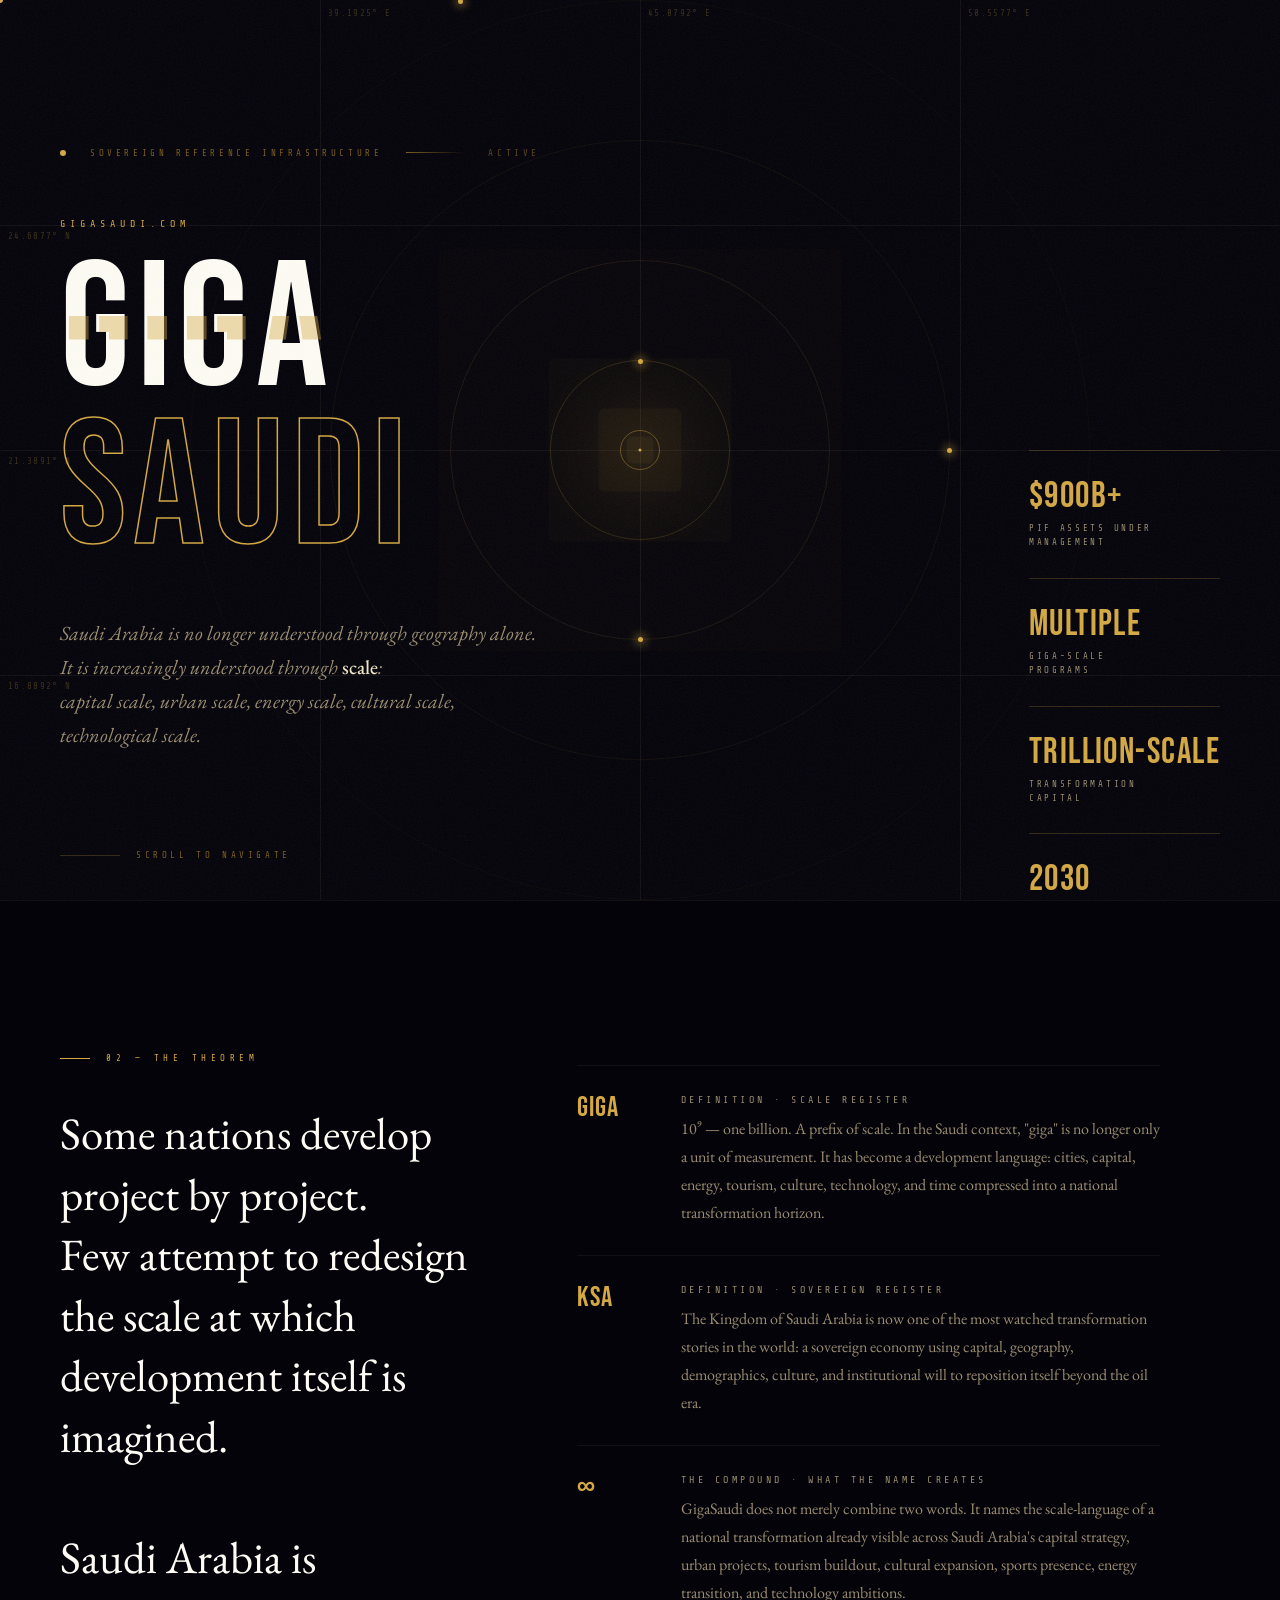
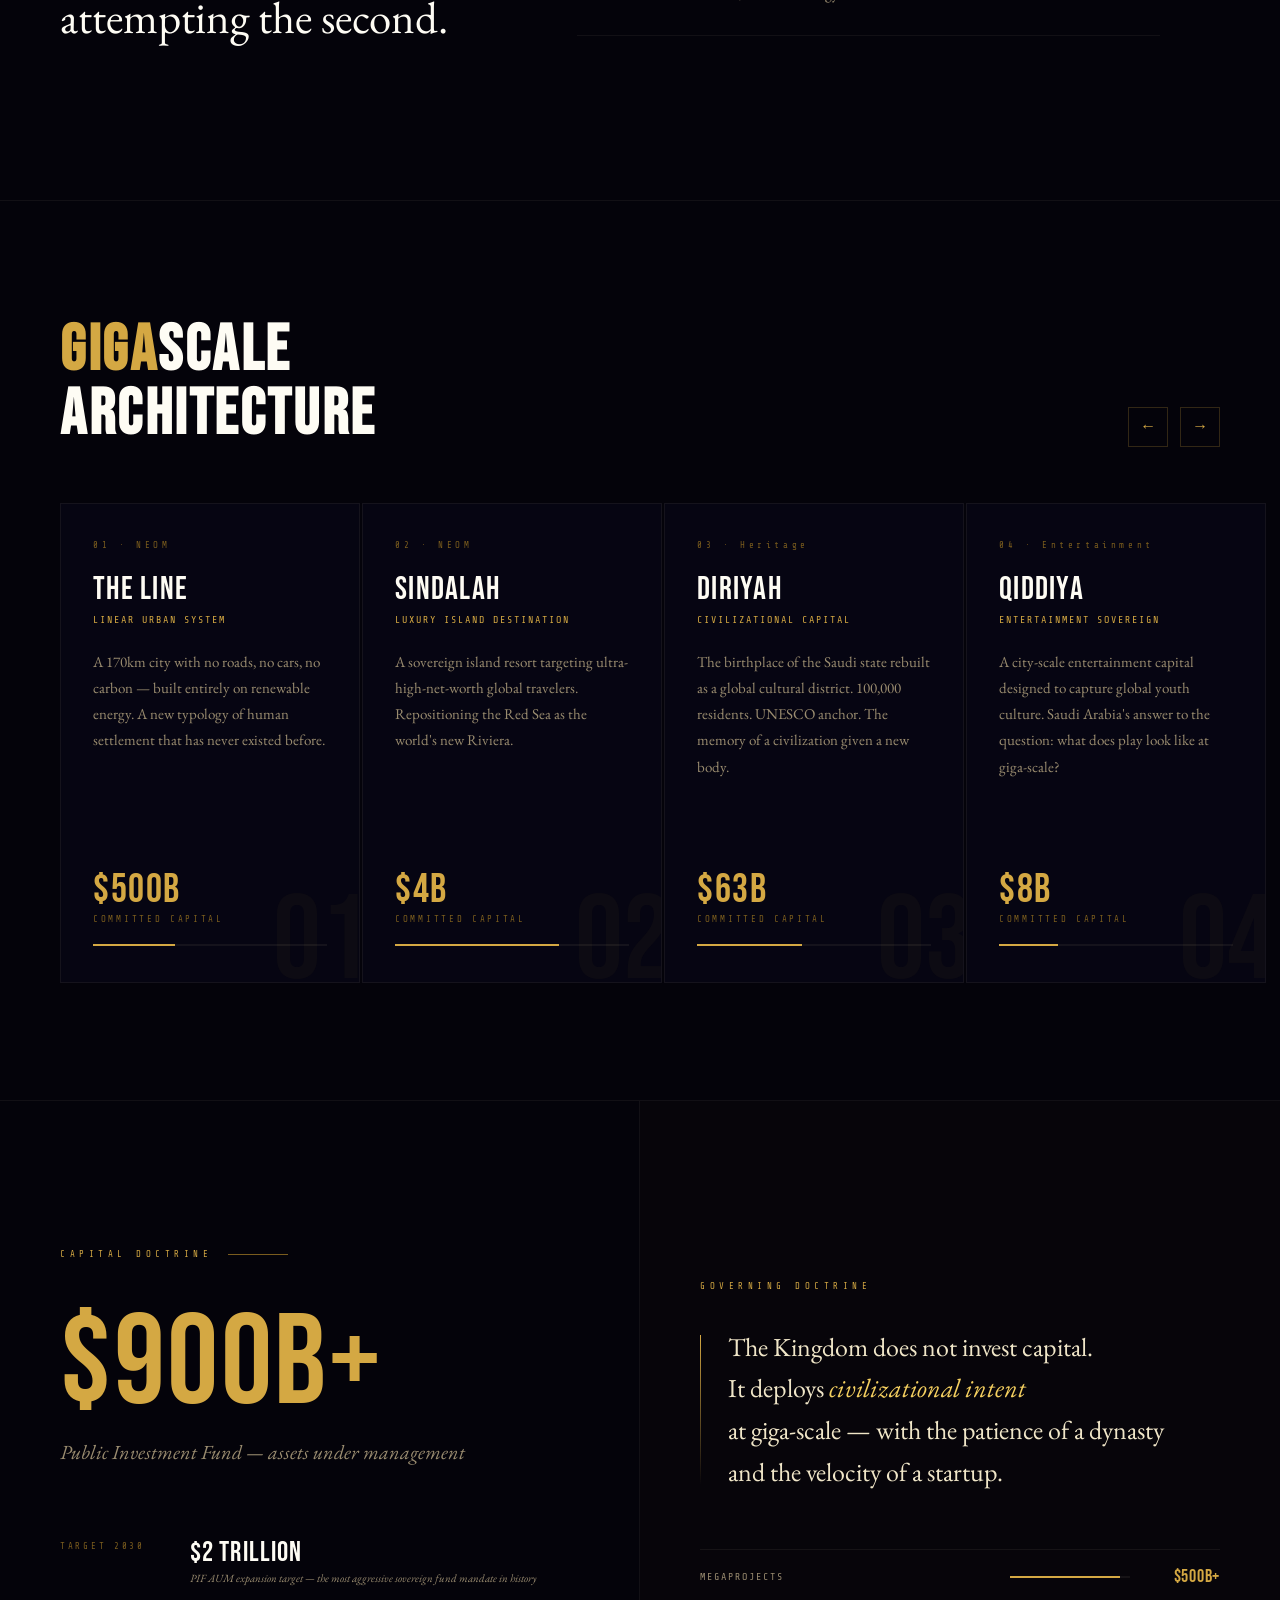
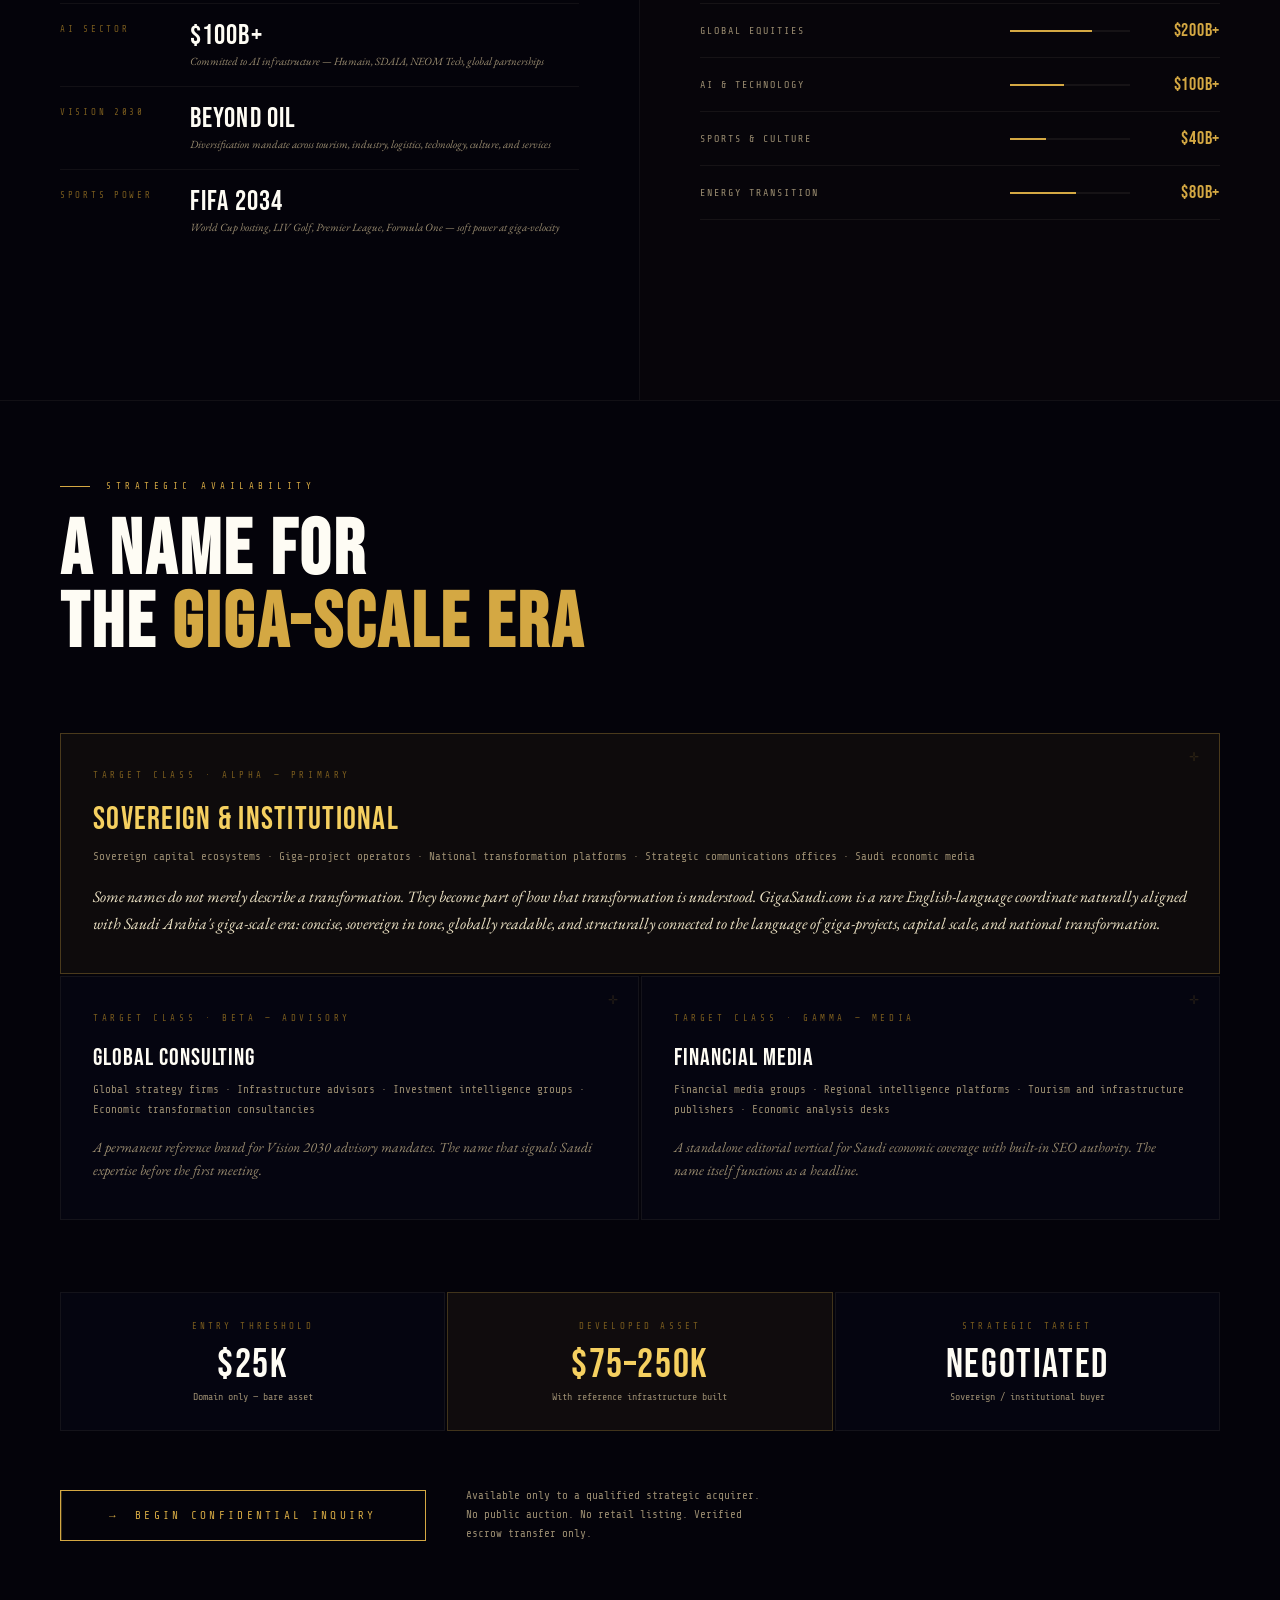
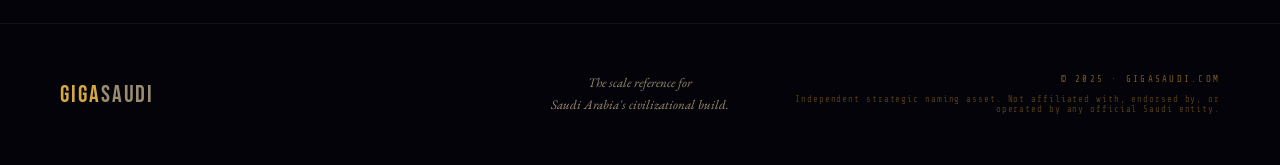
==== commit f56a1fcd: "Sprint 1A: Narrative Authority Patch — language elevated from sales page to strategic asset" ====
--- a/index.html
+++ b/index.html
@@ -3,8 +3,8 @@
 <head>
 <meta charset="UTF-8">
 <meta name="viewport" content="width=device-width, initial-scale=1.0">
-<title>GigaSaudi — Saudi Arabia’s Giga-Scale Era</title>
-<meta name="description" content="A rare strategic naming asset and independent reference layer for Saudi Arabia’s giga-scale transformation across capital, cities, energy, tourism, technology, sport, and culture.">
+<title>GigaSaudi — Saudi Arabia's Giga-Scale Era</title>
+<meta name="description" content="A rare strategic naming asset and independent reference layer for Saudi Arabia's giga-scale transformation across capital, cities, energy, tourism, technology, sport, and culture.">
 <link rel="preconnect" href="https://fonts.googleapis.com">
 <link href="https://fonts.googleapis.com/css2?family=Bebas+Neue&family=EB+Garamond:ital,wght@0,400;0,500;1,400;1,500&family=Share+Tech+Mono&display=swap" rel="stylesheet">
 <style>
@@ -914,24 +914,24 @@
       </div>
 
       <p class="ident-tagline">
-        Saudi Arabia is not building a country anymore.<br>
-        It is constructing <strong>a new coordinate system</strong><br>
-        for human civilization — and Giga is the unit.
+        Saudi Arabia is no longer understood through geography alone.<br>
+        It is increasingly understood through <strong>scale</strong>:<br>
+        capital scale, urban scale, energy scale, cultural scale, technological scale.
       </p>
     </div>
 
     <div class="entry-metrics">
       <div class="e-metric">
-        <span class="e-val">$925B</span>
+        <span class="e-val">$900B+</span>
         <span class="e-lbl">PIF Assets Under<br>Management</span>
       </div>
       <div class="e-metric">
-        <span class="e-val">6+</span>
-        <span class="e-lbl">Active Giga-Scale<br>Projects</span>
+        <span class="e-val">Multiple</span>
+        <span class="e-lbl">Giga-Scale<br>Programs</span>
       </div>
       <div class="e-metric">
-        <span class="e-val">$1T+</span>
-        <span class="e-lbl">Total Capital<br>Committed</span>
+        <span class="e-val">Trillion-Scale</span>
+        <span class="e-lbl">Transformation<br>Capital</span>
       </div>
       <div class="e-metric">
         <span class="e-val">2030</span>
@@ -951,9 +951,9 @@
       <div class="theorem-left">
         <div class="th-num rx">02 — The Theorem</div>
         <p class="theorem-statement rx rx-d2">
-          History does not build at the pace of nations.<br>
-          It builds at the pace of <em>decisions</em>.<br><br>
-          Saudi Arabia has <em>decided</em>.
+          Some nations develop project by project.<br>
+          Few attempt to redesign the scale at which development itself is imagined.<br><br>
+          Saudi Arabia is attempting the second.
         </p>
       </div>
       <div class="theorem-right">
@@ -962,7 +962,7 @@
           <div class="decode-val">
             <div class="decode-term">Definition · Scale Register</div>
             <div class="decode-body">
-              10⁹ — one billion. The threshold at which human systems become <strong>civilizational infrastructure</strong>. Gigawatt. Gigabyte. GigaProject. The word the Kingdom chose to name its own ambition.
+              10⁹ — one billion. A prefix of scale. In the Saudi context, "giga" is no longer only a unit of measurement. It has become a development language: cities, capital, energy, tourism, culture, technology, and time compressed into a national transformation horizon.
             </div>
           </div>
         </div>
@@ -971,7 +971,7 @@
           <div class="decode-val">
             <div class="decode-term">Definition · Sovereign Register</div>
             <div class="decode-body">
-              Searched <strong>40M+ times monthly</strong>. Anchors $1T+ in committed capital. The most-watched economic transformation of the 21st century. Not a country. A momentum.
+              The Kingdom of Saudi Arabia is now one of the most watched transformation stories in the world: a sovereign economy using capital, geography, demographics, culture, and institutional will to reposition itself beyond the oil era.
             </div>
           </div>
         </div>
@@ -980,7 +980,7 @@
           <div class="decode-val">
             <div class="decode-term">The Compound · What the name creates</div>
             <div class="decode-body">
-              GigaSaudi does not name a place or a company. It names a <strong>phenomenon without a prior name</strong> — the giga-scale, sovereign-funded reconstruction of a civilization at the speed of capital.
+              GigaSaudi does not merely combine two words. It names the scale-language of a national transformation already visible across Saudi Arabia's capital strategy, urban projects, tourism buildout, cultural expansion, sports presence, energy transition, and technology ambitions.
             </div>
           </div>
         </div>
@@ -1103,7 +1103,7 @@
   <section id="s-capital">
     <div class="cap-left">
       <div class="cap-header-label rx">Capital Doctrine</div>
-      <div class="cap-big-num rx rx-d1">$925B</div>
+      <div class="cap-big-num rx rx-d1">$900B+</div>
       <div class="cap-big-lbl rx rx-d2">Public Investment Fund — assets under management</div>
 
       <table class="cap-table">
@@ -1124,8 +1124,8 @@
         <tr class="rx rx-d4">
           <td class="td-key">Vision 2030</td>
           <td>
-            <div class="td-val">96%</div>
-            <div class="td-sub">GDP diversification required — from near-zero non-oil revenue to majority non-oil economy</div>
+            <div class="td-val">Beyond Oil</div>
+            <div class="td-sub">Diversification mandate across tourism, industry, logistics, technology, culture, and services</div>
           </td>
         </tr>
         <tr class="rx rx-d5">
@@ -1180,10 +1180,10 @@
   <!-- ── 05 ACQUISITION ── -->
   <section id="s-acquire">
     <div class="acq-header">
-      <div class="acq-pre rx">Asset Acquisition</div>
+      <div class="acq-pre rx">Strategic Availability</div>
       <h2 class="acq-title rx rx-d1">
-        This Domain<br>
-        Is A <em>Coordinate</em>
+        A Name For<br>
+        The <em>Giga-Scale Era</em>
       </h2>
     </div>
 
@@ -1191,15 +1191,17 @@
       <div class="target-cell primary rx">
         <div class="target-coord">TARGET CLASS · ALPHA — PRIMARY</div>
         <div class="target-type">Sovereign & Institutional</div>
-        <div class="target-names">PIF · NEOM Co. · Vision 2030 Communications Office · MISA · Saudi Aramco</div>
+        <div class="target-names">Sovereign capital ecosystems · Giga-project operators · National transformation platforms · Strategic communications offices · Saudi economic media</div>
         <p class="target-rationale">
-          The Kingdom's own projects are referred to globally as GigaProjects. GigaSaudi.com is the natural institutional domain for Saudi Arabia's unified English-language digital presence — a sovereign coordinate the kingdom should own.
+          Some names do not merely describe a transformation. They become part of how that transformation is understood.
+
+          GigaSaudi.com is a rare English-language coordinate naturally aligned with Saudi Arabia's giga-scale era: concise, sovereign in tone, globally readable, and structurally connected to the language of giga-projects, capital scale, and national transformation.
         </p>
       </div>
       <div class="target-cell rx rx-d1">
         <div class="target-coord">TARGET CLASS · BETA — ADVISORY</div>
         <div class="target-type">Global Consulting</div>
-        <div class="target-names">McKinsey · BCG · Deloitte · Oliver Wyman · PwC Strategy</div>
+        <div class="target-names">Global strategy firms · Infrastructure advisors · Investment intelligence groups · Economic transformation consultancies</div>
         <p class="target-rationale">
           A permanent reference brand for Vision 2030 advisory mandates. The name that signals Saudi expertise before the first meeting.
         </p>
@@ -1207,7 +1209,7 @@
       <div class="target-cell rx rx-d2">
         <div class="target-coord">TARGET CLASS · GAMMA — MEDIA</div>
         <div class="target-type">Financial Media</div>
-        <div class="target-names">Bloomberg · Reuters · Financial Times · The Economist · Arab News</div>
+        <div class="target-names">Financial media groups · Regional intelligence platforms · Tourism and infrastructure publishers · Economic analysis desks</div>
         <p class="target-rationale">
           A standalone editorial vertical for Saudi economic coverage with built-in SEO authority. The name itself functions as a headline.
         </p>
@@ -1235,11 +1237,11 @@
     <div class="acq-cta-wrap rx rx-d3">
       <a href="mailto:inquiries@gigasaudi.com" class="acq-cta">
         <span>→</span>
-        <span>Initiate Acquisition Inquiry</span>
+        <span>Begin Confidential Inquiry</span>
       </a>
       <p class="acq-note">
-        Single qualified acquirer. No auction. No public listing.<br>
-        Inquiry-only. Full transfer via verified escrow.
+        Available only to a qualified strategic acquirer.<br>
+        No public auction. No retail listing. Verified escrow transfer only.
       </p>
     </div>
   </section>
@@ -1252,6 +1254,7 @@
     </div>
     <div class="ft-right">
       <p class="ft-copy">© 2025 · GigaSaudi.com</p>
+      <p class="ft-copy" style="margin-top:10px; opacity:.65; text-transform:none; letter-spacing:.1em;">Independent strategic naming asset. Not affiliated with, endorsed by, or operated by any official Saudi entity.</p>
     </div>
   </footer>
 
@@ -1334,4 +1337,4 @@
 });
 </script>
 </body>
-</html>
+</html>
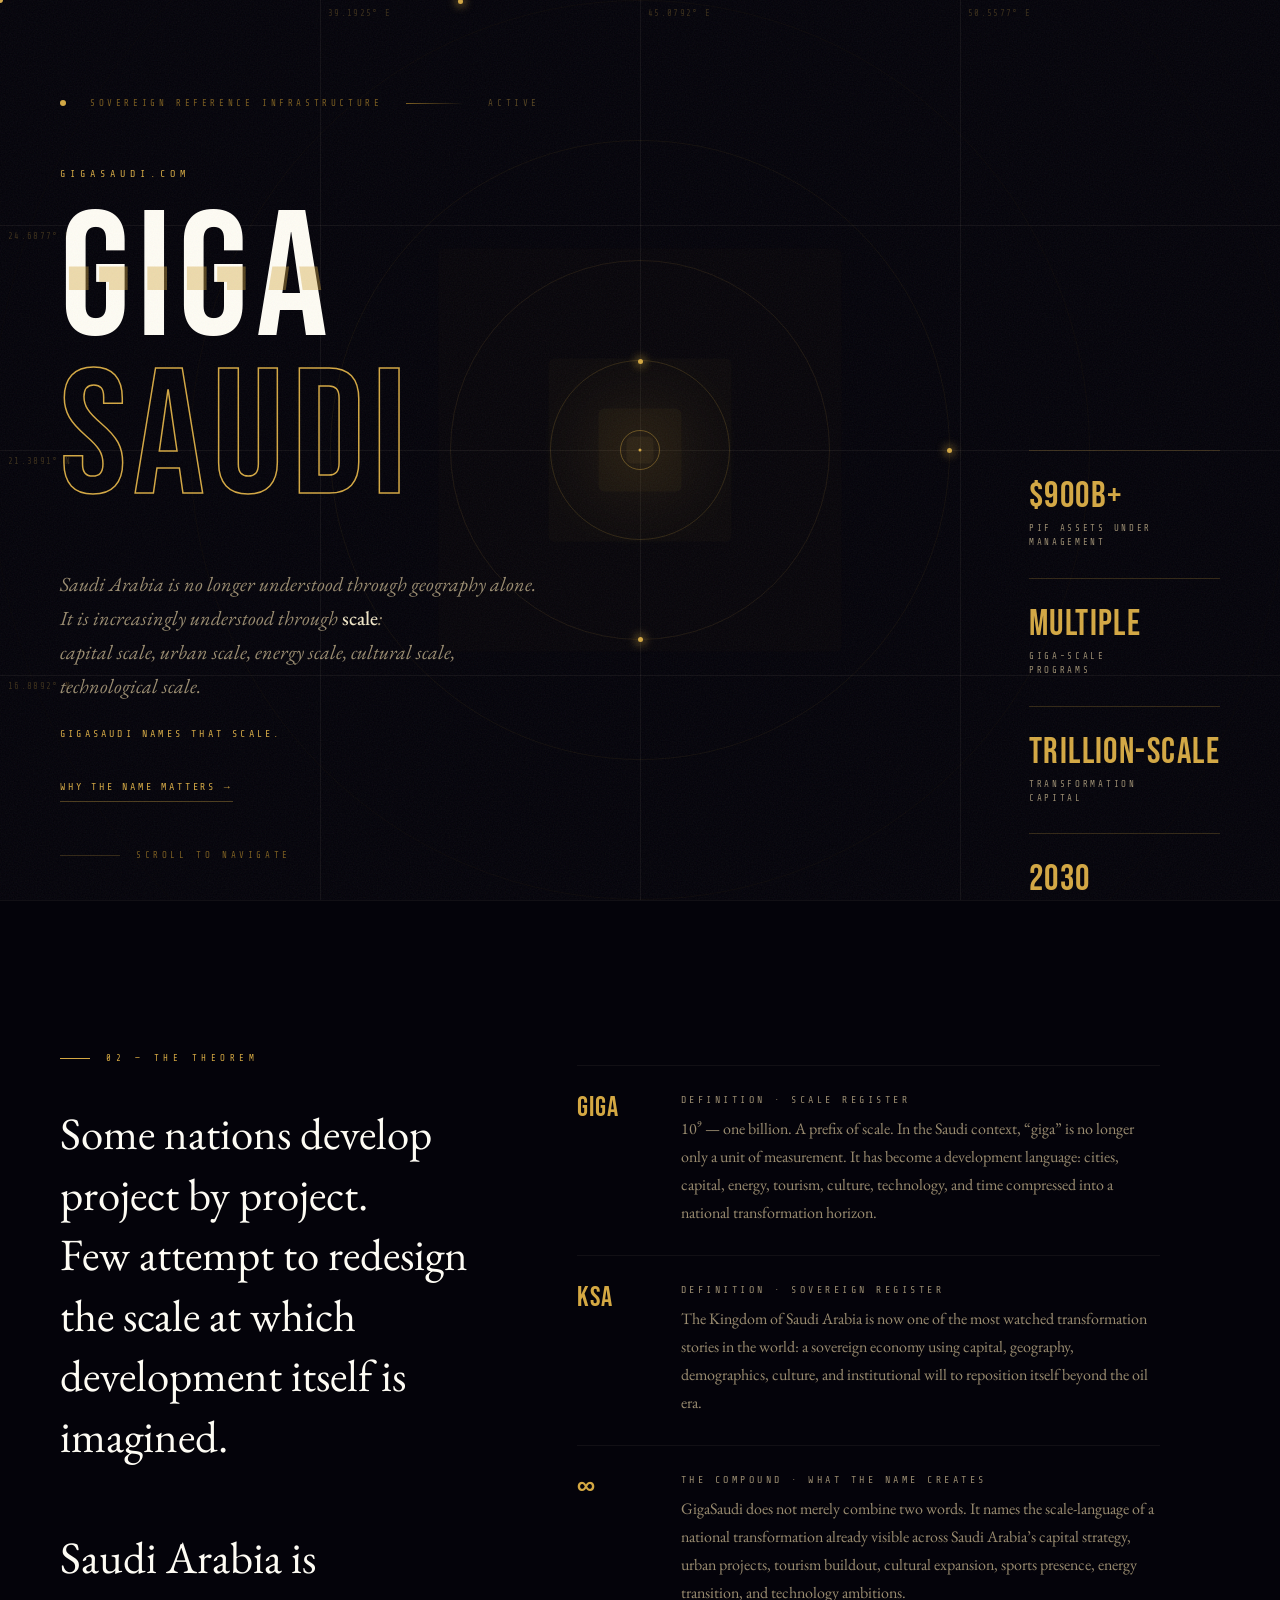
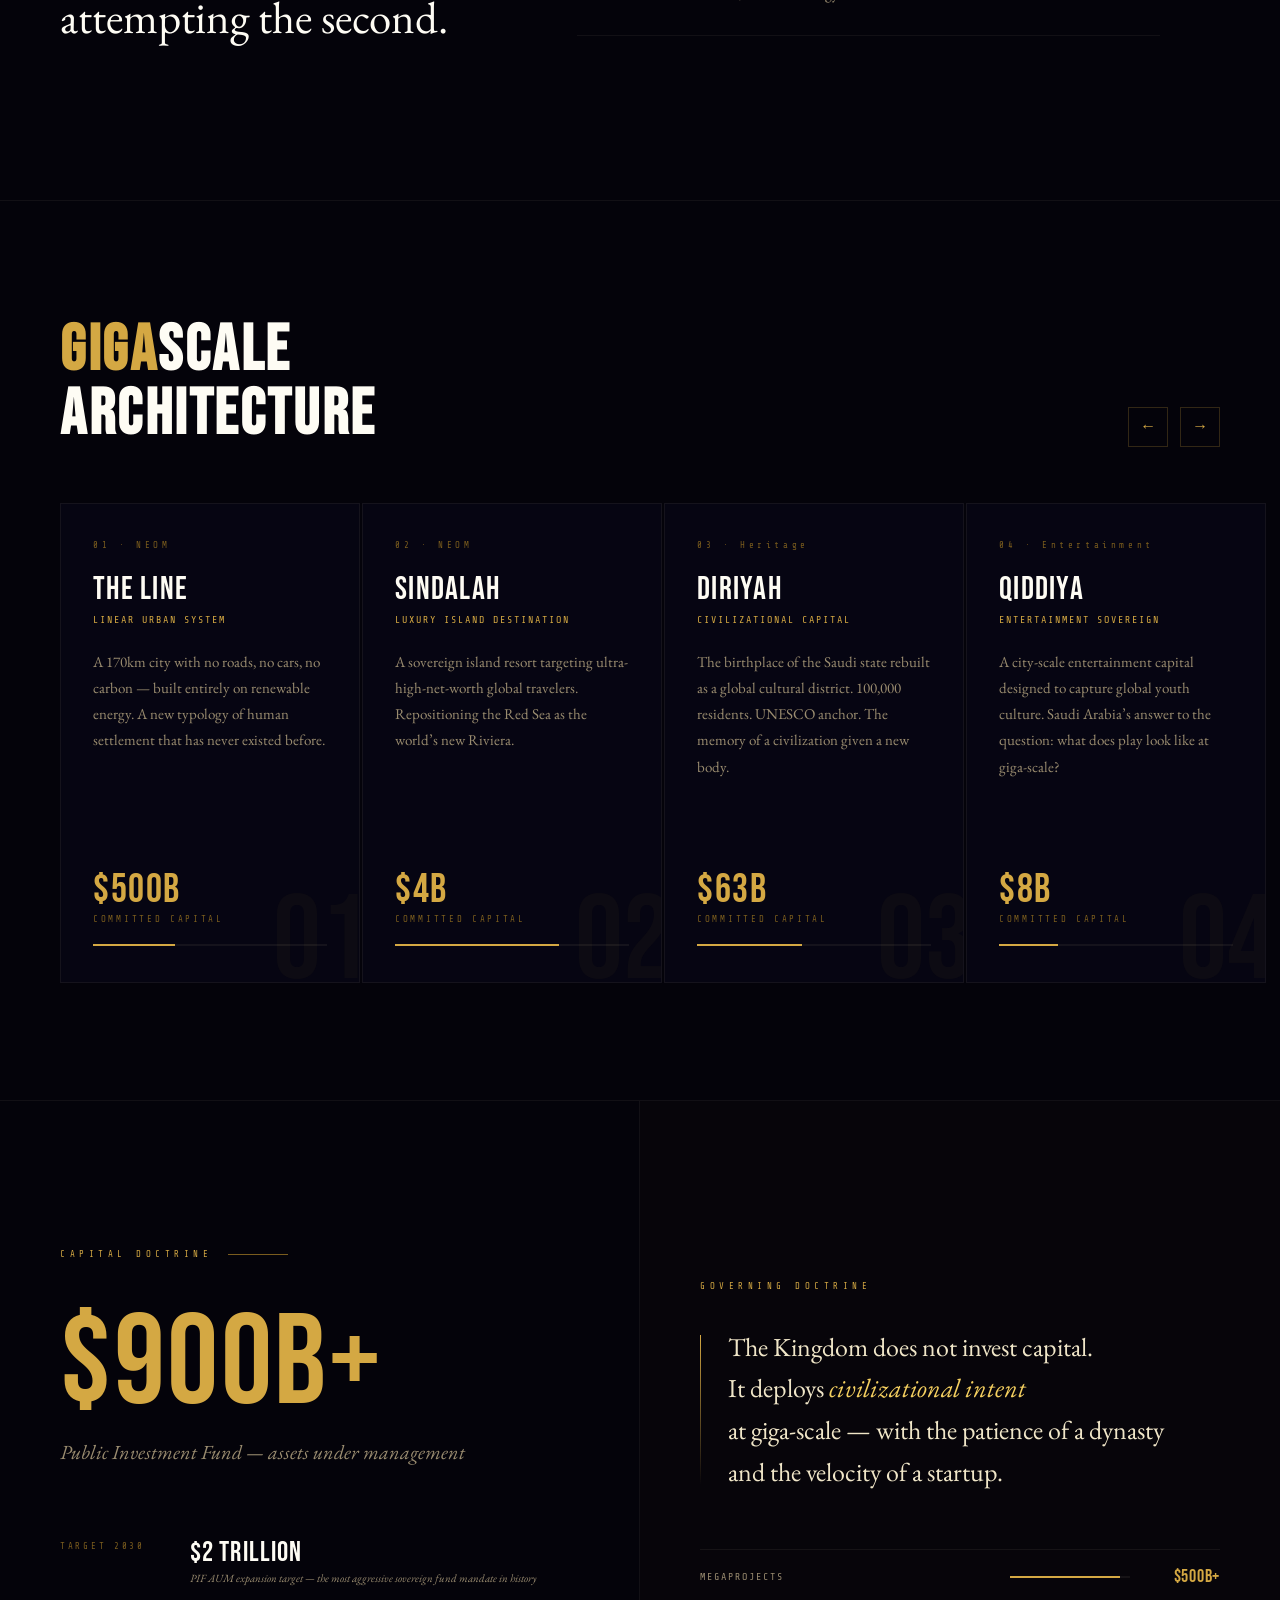
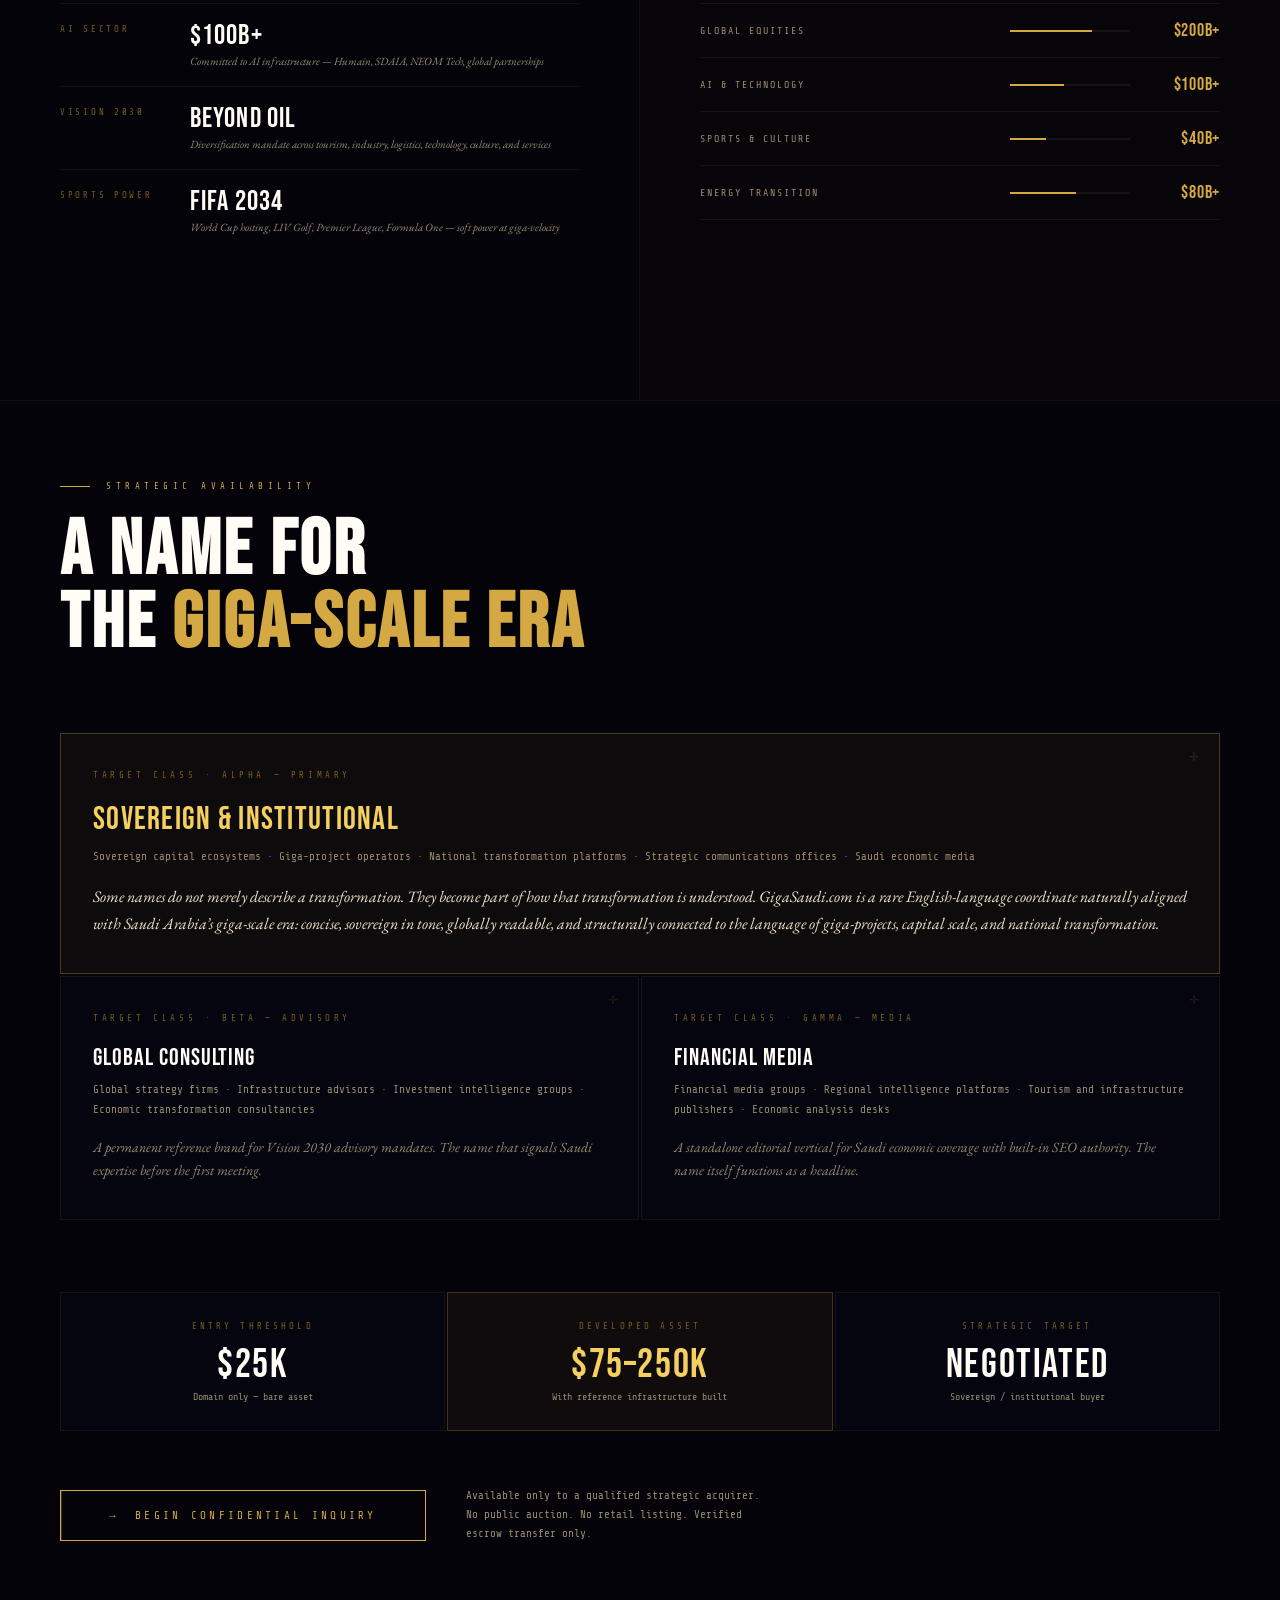
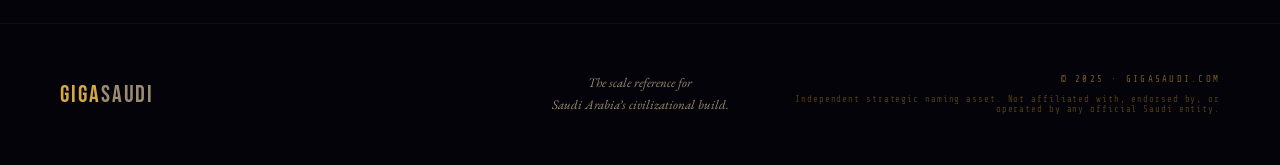
==== commit 151b4a0a: "Sprint 1A mobile polish: hero-claim line, why-link CTA, 600px layout fixes" ====
--- a/index.html
+++ b/index.html
@@ -234,6 +234,38 @@
 }
 .ident-tagline strong { color: var(--sand); font-style: normal; font-weight: 500; }
 
+/* Hero claim — the naming resolution line */
+.hero-claim {
+  display: block;
+  margin-top: 22px;
+  font-family: 'Share Tech Mono', monospace;
+  font-size: 10px;
+  letter-spacing: .32em;
+  text-transform: uppercase;
+  color: var(--gold);
+  font-style: normal;
+}
+
+/* Hero CTA link */
+.hero-actions {
+  margin-top: 34px;
+  opacity: 0;
+  animation: fadeSlide .9s ease 1.1s forwards;
+}
+.hero-link {
+  display: inline-flex;
+  align-items: center;
+  color: var(--gold);
+  text-decoration: none;
+  font-size: 10px;
+  letter-spacing: .28em;
+  text-transform: uppercase;
+  border-bottom: 1px solid rgba(212,168,67,.35);
+  padding-bottom: 8px;
+  transition: border-color .3s;
+}
+.hero-link:hover { border-color: var(--gold); }
+
 /* Entry metrics — right side */
 .entry-metrics {
   position: absolute;
@@ -824,7 +856,7 @@
 .rx-d7 { transition-delay: .7s; }
 
 /* ══════════════════════════════════════════════
-   RESPONSIVE
+   RESPONSIVE — 900px
 ══════════════════════════════════════════════ */
 @media (max-width: 900px) {
   body { cursor: auto; }
@@ -847,6 +879,75 @@
   .ft-right { text-align: center; }
   .acq-cta-wrap { flex-direction: column; align-items: flex-start; }
 }
+
+/* ══════════════════════════════════════════════
+   RESPONSIVE — 600px (MOBILE HERO)
+══════════════════════════════════════════════ */
+@media (max-width: 600px) {
+  #s-entry {
+    min-height: 100vh;
+    padding: 96px 28px 64px;
+    align-items: flex-start;
+    justify-content: center;
+  }
+
+  .sys-bar {
+    margin-bottom: 72px;
+    gap: 14px;
+    max-width: 100%;
+  }
+
+  .sys-text {
+    font-size: 8px;
+    letter-spacing: .34em;
+    line-height: 1.5;
+  }
+
+  .sys-line {
+    max-width: 42px;
+  }
+
+  .ident-pre {
+    font-size: 9px;
+    letter-spacing: .55em;
+    margin-bottom: 18px;
+  }
+
+  .ident {
+    margin-bottom: 44px;
+  }
+
+  .ident-giga,
+  .ident-saudi {
+    font-size: clamp(76px, 24vw, 110px);
+  }
+
+  .ident-tagline {
+    font-size: 17px;
+    line-height: 1.75;
+    max-width: 94%;
+    margin-top: 32px;
+    color: rgba(240,230,200,0.84);
+  }
+
+  .ident-tagline strong {
+    color: var(--white);
+  }
+
+  .coord-label {
+    opacity: .45;
+    font-size: 8px;
+  }
+
+  .orbit-4,
+  .orbit-5 {
+    opacity: .55;
+  }
+
+  .gravity-core {
+    opacity: .85;
+  }
+}
 </style>
 </head>
 <body>
@@ -917,7 +1018,12 @@
         Saudi Arabia is no longer understood through geography alone.<br>
         It is increasingly understood through <strong>scale</strong>:<br>
         capital scale, urban scale, energy scale, cultural scale, technological scale.
+        <span class="hero-claim">GigaSaudi names that scale.</span>
       </p>
+
+      <div class="hero-actions">
+        <a href="/why-gigasaudi/" class="hero-link">Why The Name Matters →</a>
+      </div>
     </div>
 
     <div class="entry-metrics">
@@ -962,7 +1068,7 @@
           <div class="decode-val">
             <div class="decode-term">Definition · Scale Register</div>
             <div class="decode-body">
-              10⁹ — one billion. A prefix of scale. In the Saudi context, "giga" is no longer only a unit of measurement. It has become a development language: cities, capital, energy, tourism, culture, technology, and time compressed into a national transformation horizon.
+              10⁹ — one billion. A prefix of scale. In the Saudi context, “giga” is no longer only a unit of measurement. It has become a development language: cities, capital, energy, tourism, culture, technology, and time compressed into a national transformation horizon.
             </div>
           </div>
         </div>
@@ -980,7 +1086,7 @@
           <div class="decode-val">
             <div class="decode-term">The Compound · What the name creates</div>
             <div class="decode-body">
-              GigaSaudi does not merely combine two words. It names the scale-language of a national transformation already visible across Saudi Arabia's capital strategy, urban projects, tourism buildout, cultural expansion, sports presence, energy transition, and technology ambitions.
+              GigaSaudi does not merely combine two words. It names the scale-language of a national transformation already visible across Saudi Arabia’s capital strategy, urban projects, tourism buildout, cultural expansion, sports presence, energy transition, and technology ambitions.
             </div>
           </div>
         </div>
@@ -1023,7 +1129,7 @@
           <span class="proj-idx">02 · NEOM</span>
           <div class="proj-name">Sindalah</div>
           <div class="proj-sub">Luxury Island Destination</div>
-          <p class="proj-body">A sovereign island resort targeting ultra-high-net-worth global travelers. Repositioning the Red Sea as the world's new Riviera.</p>
+          <p class="proj-body">A sovereign island resort targeting ultra-high-net-worth global travelers. Repositioning the Red Sea as the world’s new Riviera.</p>
         </div>
         <div class="proj-panel-bot">
           <div class="proj-scale">$4B</div>
@@ -1055,7 +1161,7 @@
           <span class="proj-idx">04 · Entertainment</span>
           <div class="proj-name">Qiddiya</div>
           <div class="proj-sub">Entertainment Sovereign</div>
-          <p class="proj-body">A city-scale entertainment capital designed to capture global youth culture. Saudi Arabia's answer to the question: what does play look like at giga-scale?</p>
+          <p class="proj-body">A city-scale entertainment capital designed to capture global youth culture. Saudi Arabia’s answer to the question: what does play look like at giga-scale?</p>
         </div>
         <div class="proj-panel-bot">
           <div class="proj-scale">$8B</div>
@@ -1195,7 +1301,7 @@
         <p class="target-rationale">
           Some names do not merely describe a transformation. They become part of how that transformation is understood.
 
-          GigaSaudi.com is a rare English-language coordinate naturally aligned with Saudi Arabia's giga-scale era: concise, sovereign in tone, globally readable, and structurally connected to the language of giga-projects, capital scale, and national transformation.
+          GigaSaudi.com is a rare English-language coordinate naturally aligned with Saudi Arabia’s giga-scale era: concise, sovereign in tone, globally readable, and structurally connected to the language of giga-projects, capital scale, and national transformation.
         </p>
       </div>
       <div class="target-cell rx rx-d1">
@@ -1250,7 +1356,7 @@
   <footer id="s-footer">
     <div class="ft-logo">Giga<span>Saudi</span></div>
     <div class="ft-center">
-      <p class="ft-tagline">The scale reference for<br>Saudi Arabia's civilizational build.</p>
+      <p class="ft-tagline">The scale reference for<br>Saudi Arabia’s civilizational build.</p>
     </div>
     <div class="ft-right">
       <p class="ft-copy">© 2025 · GigaSaudi.com</p>
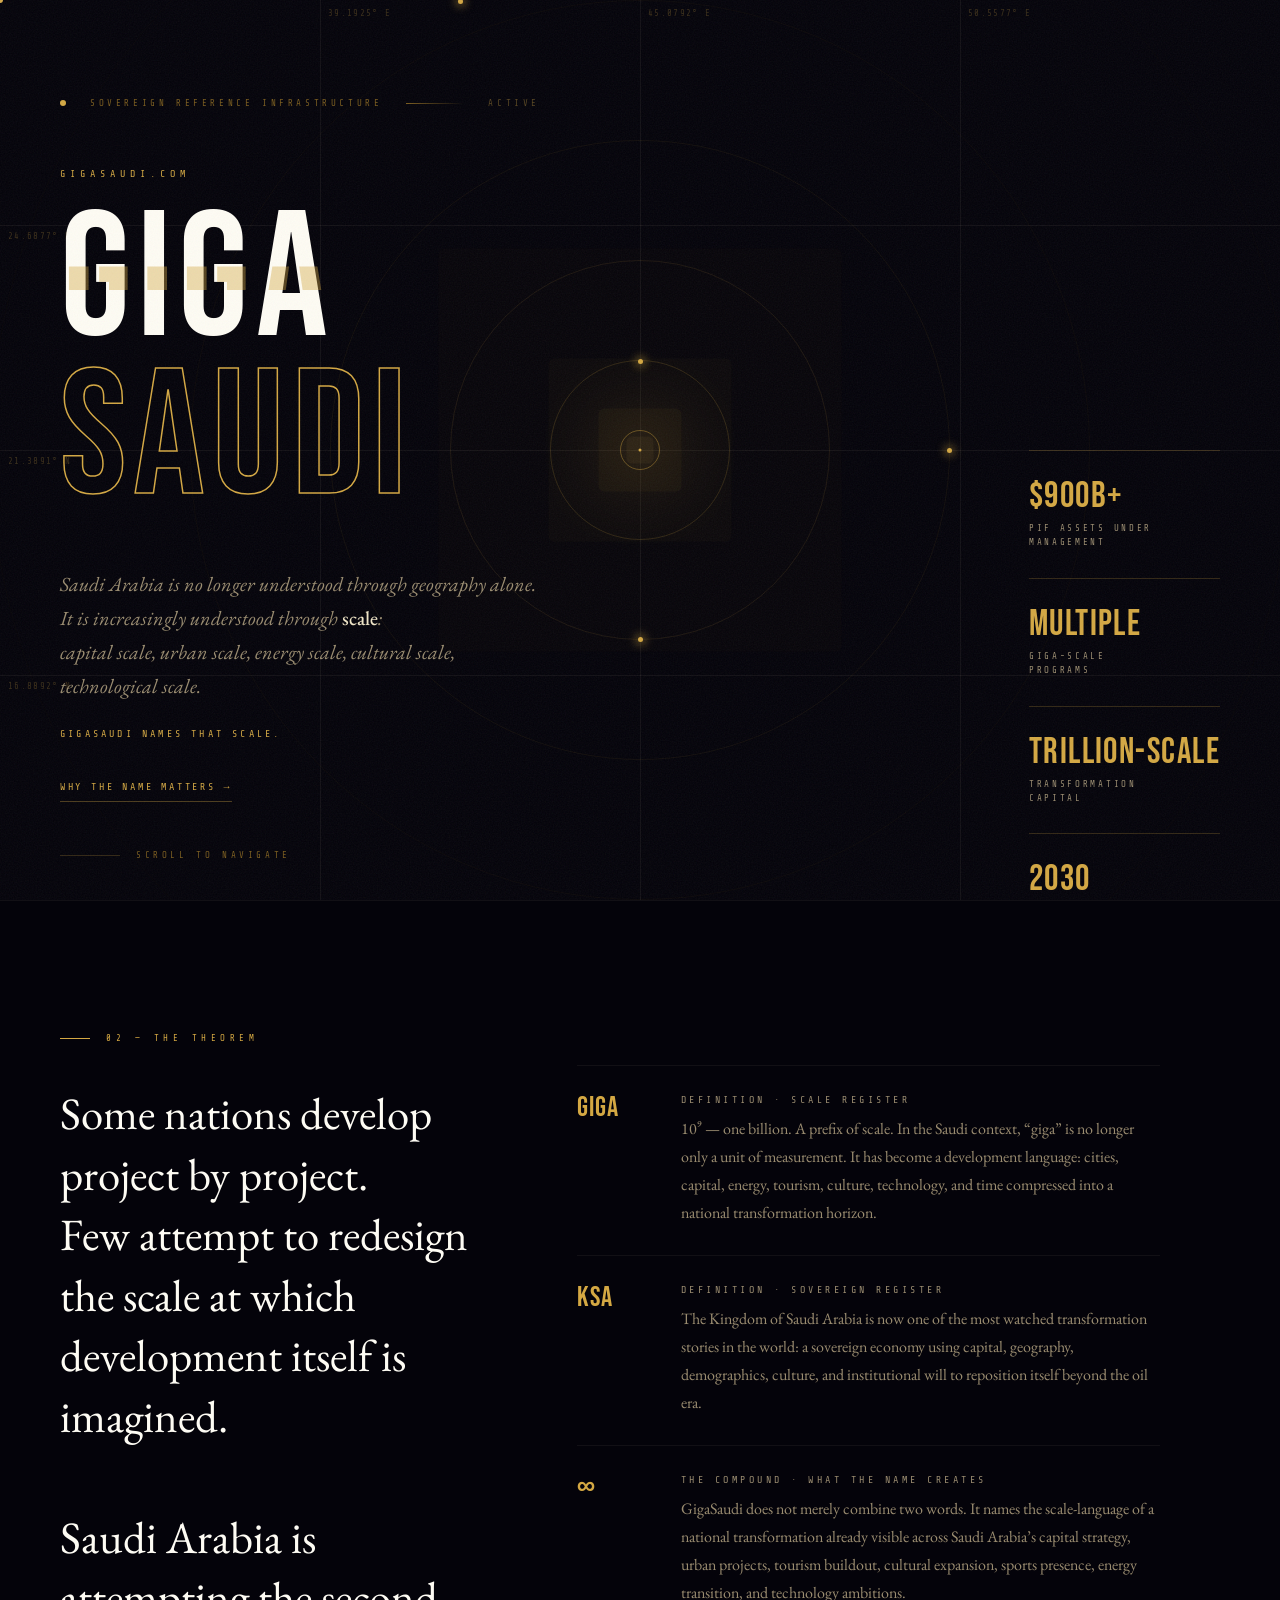
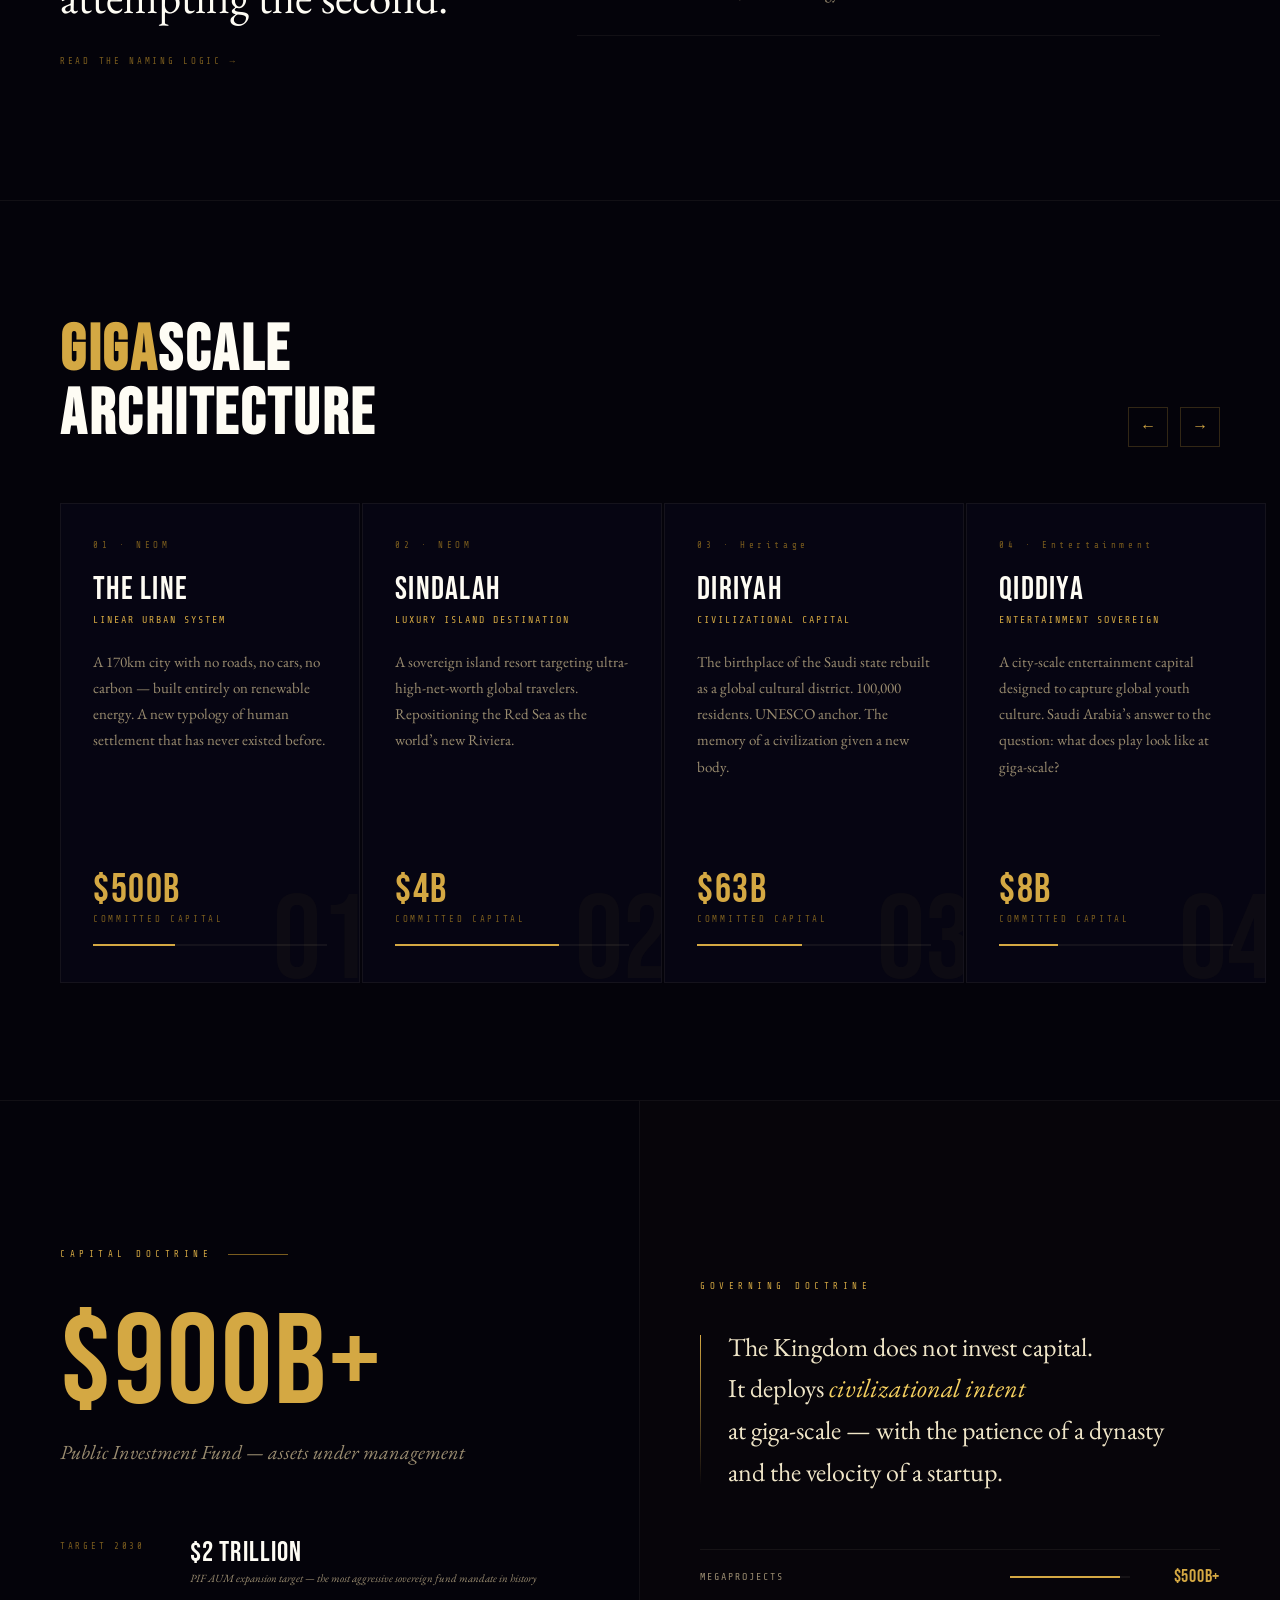
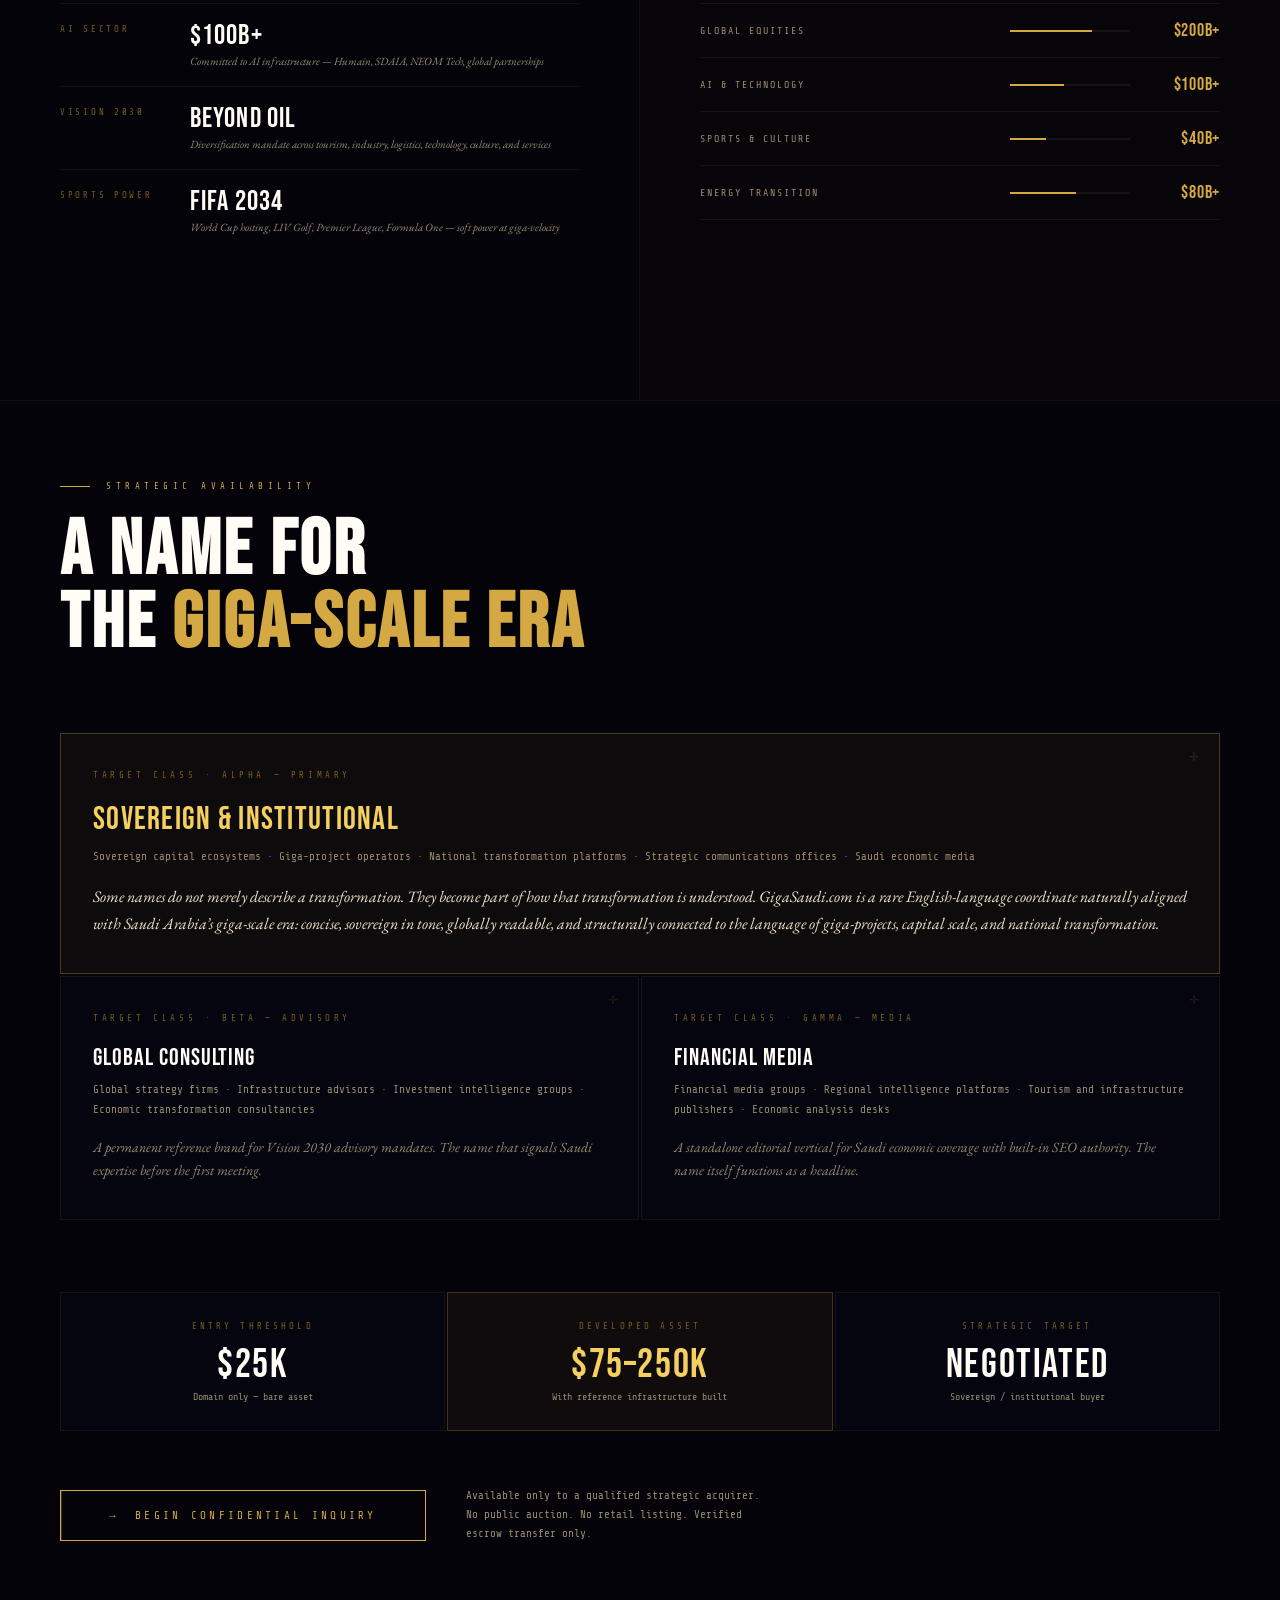
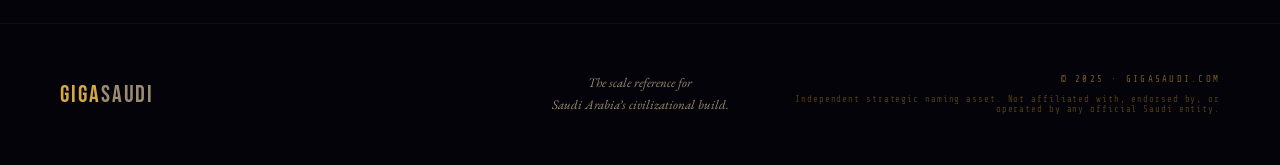
==== commit ccf0c585: "Sprint 1B: add /why-gigasaudi/ strategic dossier page + theorem link on homepage" ====
--- a/index.html
+++ b/index.html
@@ -8,9 +8,6 @@
 <link rel="preconnect" href="https://fonts.googleapis.com">
 <link href="https://fonts.googleapis.com/css2?family=Bebas+Neue&family=EB+Garamond:ital,wght@0,400;0,500;1,400;1,500&family=Share+Tech+Mono&display=swap" rel="stylesheet">
 <style>
-/* ══════════════════════════════════════════════
-   FOUNDATION
-══════════════════════════════════════════════ */
 :root {
   --void: #04030a;
   --deep: #080714;
@@ -40,7 +37,6 @@
   cursor: none;
 }
 
-/* Grain */
 body::before {
   content: '';
   position: fixed; inset: 0;
@@ -49,15 +45,11 @@
   pointer-events: none; z-index: 9900;
 }
 
-/* ── CURSOR ── */
 #cur { position:fixed; width:6px; height:6px; border-radius:50%; background:var(--gold); pointer-events:none; z-index:9999; transform:translate(-50%,-50%); transition:width .2s,height .2s; mix-blend-mode:screen; }
 #cur-ring { position:fixed; width:40px; height:40px; border:1px solid rgba(212,168,67,0.4); border-radius:50%; pointer-events:none; z-index:9998; transform:translate(-50%,-50%); transition:width .4s,height .4s,border-color .3s; }
 body:has(a:hover) #cur { width:12px; height:12px; }
 body:has(a:hover) #cur-ring { width:60px; height:60px; border-color:rgba(212,168,67,0.8); }
 
-/* ══════════════════════════════════════════════
-   ORBITAL CANVAS — FIXED BACKGROUND
-══════════════════════════════════════════════ */
 #orbital-canvas {
   position: fixed;
   inset: 0;
@@ -65,7 +57,6 @@
   overflow: hidden;
 }
 
-/* Central gravity point */
 .gravity-core {
   position: absolute;
   top: 50%; left: 50%;
@@ -81,7 +72,6 @@
     0 0 80px 20px rgba(212,168,67,0.4);
 }
 
-/* Orbital rings */
 .orbit {
   position: absolute;
   top: 50%; left: 50%;
@@ -95,7 +85,6 @@
 .orbit-4 { width:900px; height:900px; margin:-450px 0 0 -450px; border-color:rgba(212,168,67,0.04); animation: spin 160s linear infinite reverse; }
 .orbit-5 { width:1300px; height:1300px; margin:-650px 0 0 -650px; border-color:rgba(212,168,67,0.025); animation: spin 220s linear infinite; }
 
-/* Nodes on orbits */
 .node {
   position: absolute;
   width: 5px; height: 5px;
@@ -104,7 +93,6 @@
   box-shadow: 0 0 10px 2px rgba(212,168,67,0.6);
 }
 
-/* Grid lines — cartographic */
 .grid-h, .grid-v {
   position: absolute;
   background: var(--line-dim);
@@ -112,7 +100,6 @@
 .grid-h { left:0; right:0; height:1px; }
 .grid-v { top:0; bottom:0; width:1px; }
 
-/* Coordinate labels */
 .coord-label {
   position: absolute;
   font-family: 'Share Tech Mono', monospace;
@@ -128,15 +115,11 @@
   50% { box-shadow: 0 0 0 16px rgba(212,168,67,0.08), 0 0 0 50px rgba(212,168,67,0.055), 0 0 0 110px rgba(212,168,67,0.03), 0 0 100px 30px rgba(212,168,67,0.5); }
 }
 
-/* ══════════════════════════════════════════════
-   CONTENT LAYER
-══════════════════════════════════════════════ */
 #content {
   position: relative;
   z-index: 10;
 }
 
-/* ── SECTION BASE ── */
 .screen {
   min-height: 100vh;
   display: flex;
@@ -146,9 +129,6 @@
   position: relative;
 }
 
-/* ══════════════════════════════════════════════
-   SECTION 01 — ENTRY / IDENT
-══════════════════════════════════════════════ */
 #s-entry {
   min-height: 100vh;
   display: flex;
@@ -165,7 +145,6 @@
   max-width: 700px;
 }
 
-/* System status bar */
 .sys-bar {
   display: flex;
   align-items: center;
@@ -179,7 +158,6 @@
 .sys-line { flex:1; max-width:80px; height:1px; background: linear-gradient(to right, var(--gold-lo), transparent); }
 @keyframes blink { 0%,100%{opacity:1} 50%{opacity:.3} }
 
-/* The big ident */
 .ident {
   margin-bottom: 48px;
   opacity: 0;
@@ -204,7 +182,6 @@
   color: var(--white);
   position: relative;
 }
-/* Scanline effect on GIGA */
 .ident-giga::after {
   content: 'GIGA';
   position: absolute;
@@ -220,7 +197,6 @@
   -webkit-text-stroke: 1.5px var(--gold);
 }
 
-/* Tagline */
 .ident-tagline {
   font-family: 'EB Garamond', serif;
   font-style: italic;
@@ -234,7 +210,6 @@
 }
 .ident-tagline strong { color: var(--sand); font-style: normal; font-weight: 500; }
 
-/* Hero claim — the naming resolution line */
 .hero-claim {
   display: block;
   margin-top: 22px;
@@ -246,7 +221,6 @@
   font-style: normal;
 }
 
-/* Hero CTA link */
 .hero-actions {
   margin-top: 34px;
   opacity: 0;
@@ -266,7 +240,19 @@
 }
 .hero-link:hover { border-color: var(--gold); }
 
-/* Entry metrics — right side */
+.inline-strategy-link {
+  display: inline-flex;
+  align-items: center;
+  margin-top: 28px;
+  color: var(--gold-lo);
+  text-decoration: none;
+  font-size: 9px;
+  letter-spacing: .3em;
+  text-transform: uppercase;
+  transition: color .3s;
+}
+.inline-strategy-link:hover { color: var(--gold); }
+
 .entry-metrics {
   position: absolute;
   right: 60px;
@@ -296,7 +282,6 @@
 }
 .e-lbl { font-size: 9px; letter-spacing:.3em; color: var(--sand-lo); text-transform: uppercase; line-height: 1.6; }
 
-/* Scroll indicator */
 .scroll-ind {
   position: absolute;
   bottom: 40px;
@@ -311,9 +296,6 @@
 .scroll-track { width:60px; height:1px; background:var(--line-gold); position:relative; overflow:hidden; }
 .scroll-fill { position:absolute; left:0; top:0; height:100%; width:0%; background:var(--gold); transition:width .1s; }
 
-/* ══════════════════════════════════════════════
-   SECTION 02 — THE THEOREM
-══════════════════════════════════════════════ */
 #s-theorem {
   background: transparent;
   min-height: 100vh;
@@ -362,7 +344,6 @@
   gap: 0;
 }
 
-/* Decoded breakdown — like a signal analysis */
 .decode-row {
   display: grid;
   grid-template-columns: 80px 1fr;
@@ -395,10 +376,6 @@
 }
 .decode-body strong { color: var(--sand); font-weight: 500; }
 
-/* ══════════════════════════════════════════════
-   SECTION 03 — GIGA ARCHITECTURE
-   Unique layout: horizontal scroll cards
-══════════════════════════════════════════════ */
 #s-architecture {
   min-height: 100vh;
   padding: 80px 0 80px 60px;
@@ -438,7 +415,6 @@
 }
 .arch-btn:hover { background: var(--gold-trace); border-color: var(--gold); }
 
-/* Horizontal scroll container */
 .arch-scroll {
   display: flex;
   gap: 2px;
@@ -450,7 +426,6 @@
 .arch-scroll:active { cursor: grabbing; }
 .arch-scroll::-webkit-scrollbar { display: none; }
 
-/* Project cards — tall vertical panels */
 .proj-panel {
   flex-shrink: 0;
   width: 300px;
@@ -526,7 +501,6 @@
   transition: width 1.5s ease;
 }
 
-/* Background number watermark */
 .proj-bg-num {
   position: absolute;
   bottom: -20px; right: -10px;
@@ -538,10 +512,6 @@
   user-select: none;
 }
 
-/* ══════════════════════════════════════════════
-   SECTION 04 — CAPITAL THEOREM
-   Unique: full-bleed split with live counter feel
-══════════════════════════════════════════════ */
 #s-capital {
   min-height: 100vh;
   display: grid;
@@ -567,7 +537,6 @@
 }
 .cap-header-label::after { content:''; flex:1; max-width:60px; height:1px; background: var(--gold-lo); }
 
-/* Huge capital number */
 .cap-big-num {
   font-family: 'Bebas Neue', sans-serif;
   font-size: clamp(64px, 10vw, 130px);
@@ -584,7 +553,6 @@
   margin-bottom: 56px;
 }
 
-/* Capital data table */
 .cap-table { width:100%; border-collapse: collapse; }
 .cap-table tr { border-bottom: 1px solid var(--line-dim); }
 .cap-table tr:last-child { border-bottom: none; }
@@ -621,7 +589,6 @@
   background: rgba(212,168,67,0.02);
 }
 
-/* Doctrine block */
 .doctrine-pre {
   font-size: 9px;
   letter-spacing: .5em;
@@ -649,7 +616,6 @@
 }
 .doctrine-body em { font-style: italic; color: var(--gold-hi); }
 
-/* Capital flows */
 .cap-flows { display: flex; flex-direction: column; gap: 0; }
 .flow-row {
   display: flex;
@@ -664,10 +630,6 @@
 .flow-bar { position:absolute; left:0; top:0; height:100%; background: var(--gold); transition: width 1.5s ease; }
 .flow-amt { font-family:'Bebas Neue',sans-serif; font-size:18px; color:var(--gold); letter-spacing:.04em; min-width:70px; text-align:right; }
 
-/* ══════════════════════════════════════════════
-   SECTION 05 — ACQUIRER MAP
-   Unique: target coordinates layout
-══════════════════════════════════════════════ */
 #s-acquire {
   min-height: 100vh;
   padding: 80px 60px;
@@ -689,7 +651,6 @@
 }
 .acq-title em { color: var(--gold); font-style: normal; }
 
-/* Target grid — coordinate style */
 .target-grid {
   display: grid;
   grid-template-columns: repeat(2, 1fr);
@@ -715,7 +676,6 @@
   background: rgba(212,168,67,0.03);
 }
 
-/* Crosshair watermark */
 .target-cell::after {
   content: '✛';
   position: absolute;
@@ -744,7 +704,6 @@
 }
 .target-cell.primary .target-rationale { font-size: 16px; color: var(--sand); }
 
-/* Threshold block */
 .threshold {
   display: grid;
   grid-template-columns: 1fr 1fr 1fr;
@@ -770,7 +729,6 @@
 .thresh-cell.mid .thresh-val { color: var(--gold-hi); }
 .thresh-note { font-size: 10px; color: var(--sand-lo); }
 
-/* CTA */
 .acq-cta-wrap { display: flex; align-items: center; gap: 40px; }
 .acq-cta {
   display: inline-flex;
@@ -800,9 +758,6 @@
 .acq-cta:hover::before { transform: translateX(0); }
 .acq-note { font-size: 11px; color: var(--sand-lo); max-width: 300px; line-height: 1.7; }
 
-/* ══════════════════════════════════════════════
-   FOOTER
-══════════════════════════════════════════════ */
 #s-footer {
   border-top: 1px solid var(--line-dim);
   padding: 48px 60px;
@@ -830,9 +785,6 @@
 .ft-right { text-align: right; }
 .ft-copy { font-size: 9px; letter-spacing: .25em; color: var(--gold-lo); text-transform: uppercase; }
 
-/* ══════════════════════════════════════════════
-   ANIMATIONS & REVEALS
-══════════════════════════════════════════════ */
 @keyframes fadeSlide {
   from { opacity:0; transform: translateY(24px); }
   to { opacity:1; transform: translateY(0); }
@@ -855,9 +807,6 @@
 .rx-d6 { transition-delay: .6s; }
 .rx-d7 { transition-delay: .7s; }
 
-/* ══════════════════════════════════════════════
-   RESPONSIVE — 900px
-══════════════════════════════════════════════ */
 @media (max-width: 900px) {
   body { cursor: auto; }
   #cur, #cur-ring { display: none; }
@@ -880,9 +829,6 @@
   .acq-cta-wrap { flex-direction: column; align-items: flex-start; }
 }
 
-/* ══════════════════════════════════════════════
-   RESPONSIVE — 600px (MOBILE HERO)
-══════════════════════════════════════════════ */
 @media (max-width: 600px) {
   #s-entry {
     min-height: 100vh;
@@ -890,104 +836,43 @@
     align-items: flex-start;
     justify-content: center;
   }
-
-  .sys-bar {
-    margin-bottom: 72px;
-    gap: 14px;
-    max-width: 100%;
-  }
-
-  .sys-text {
-    font-size: 8px;
-    letter-spacing: .34em;
-    line-height: 1.5;
-  }
-
-  .sys-line {
-    max-width: 42px;
-  }
-
-  .ident-pre {
-    font-size: 9px;
-    letter-spacing: .55em;
-    margin-bottom: 18px;
-  }
-
-  .ident {
-    margin-bottom: 44px;
-  }
-
-  .ident-giga,
-  .ident-saudi {
-    font-size: clamp(76px, 24vw, 110px);
-  }
-
-  .ident-tagline {
-    font-size: 17px;
-    line-height: 1.75;
-    max-width: 94%;
-    margin-top: 32px;
-    color: rgba(240,230,200,0.84);
-  }
-
-  .ident-tagline strong {
-    color: var(--white);
-  }
-
-  .coord-label {
-    opacity: .45;
-    font-size: 8px;
-  }
-
-  .orbit-4,
-  .orbit-5 {
-    opacity: .55;
-  }
-
-  .gravity-core {
-    opacity: .85;
-  }
+  .sys-bar { margin-bottom: 72px; gap: 14px; max-width: 100%; }
+  .sys-text { font-size: 8px; letter-spacing: .34em; line-height: 1.5; }
+  .sys-line { max-width: 42px; }
+  .ident-pre { font-size: 9px; letter-spacing: .55em; margin-bottom: 18px; }
+  .ident { margin-bottom: 44px; }
+  .ident-giga, .ident-saudi { font-size: clamp(76px, 24vw, 110px); }
+  .ident-tagline { font-size: 17px; line-height: 1.75; max-width: 94%; margin-top: 32px; color: rgba(240,230,200,0.84); }
+  .ident-tagline strong { color: var(--white); }
+  .coord-label { opacity: .45; font-size: 8px; }
+  .orbit-4, .orbit-5 { opacity: .55; }
+  .gravity-core { opacity: .85; }
 }
 </style>
 </head>
 <body>
 
-<!-- CURSOR -->
 <div id="cur"></div>
 <div id="cur-ring"></div>
 
-<!-- ORBITAL CANVAS -->
 <div id="orbital-canvas">
-  <!-- Grid lines -->
   <div class="grid-h" style="top:25%"></div>
   <div class="grid-h" style="top:50%"></div>
   <div class="grid-h" style="top:75%"></div>
   <div class="grid-v" style="left:25%"></div>
   <div class="grid-v" style="left:50%"></div>
   <div class="grid-v" style="left:75%"></div>
-
-  <!-- Coordinate labels -->
   <div class="coord-label" style="top:calc(25% + 6px); left:8px">24.6877° N</div>
   <div class="coord-label" style="top:calc(50% + 6px); left:8px">21.3891° N</div>
   <div class="coord-label" style="top:calc(75% + 6px); left:8px">16.8892° N</div>
   <div class="coord-label" style="top:8px; left:calc(25% + 8px)">39.1925° E</div>
   <div class="coord-label" style="top:8px; left:calc(50% + 8px)">45.0792° E</div>
   <div class="coord-label" style="top:8px; left:calc(75% + 8px)">50.5577° E</div>
-
-  <!-- Gravity core & orbits (centered) -->
   <div style="position:absolute; top:50%; left:50%; transform:translate(-50%,-50%);">
-    <div class="orbit orbit-1">
-      <div class="node" style="top:-2.5px; left:50%; margin-left:-2.5px;"></div>
-    </div>
-    <div class="orbit orbit-2">
-      <div class="node" style="bottom:-2.5px; left:50%; margin-left:-2.5px;"></div>
-    </div>
-    <div class="orbit orbit-3">
-      <div class="node" style="top:50%; right:-2.5px; margin-top:-2.5px;"></div>
-    </div>
-    <div class="orbit orbit-4">
-      <div class="node" style="top:-2.5px; left:30%; margin-left:-2.5px;"></div>
-    </div>
+    <div class="orbit orbit-1"><div class="node" style="top:-2.5px; left:50%; margin-left:-2.5px;"></div></div>
+    <div class="orbit orbit-2"><div class="node" style="bottom:-2.5px; left:50%; margin-left:-2.5px;"></div></div>
+    <div class="orbit orbit-3"><div class="node" style="top:50%; right:-2.5px; margin-top:-2.5px;"></div></div>
+    <div class="orbit orbit-4"><div class="node" style="top:-2.5px; left:30%; margin-left:-2.5px;"></div></div>
     <div class="orbit orbit-5"></div>
   </div>
   <div style="position:absolute; top:50%; left:50%; transform:translate(-50%,-50%);">
@@ -995,10 +880,8 @@
   </div>
 </div>
 
-<!-- CONTENT -->
 <div id="content">
 
-  <!-- ── 01 ENTRY ── -->
   <section id="s-entry">
     <div class="entry-left">
       <div class="sys-bar">
@@ -1051,7 +934,6 @@
     </div>
   </section>
 
-  <!-- ── 02 THEOREM ── -->
   <section id="s-theorem">
     <div class="theorem-inner">
       <div class="theorem-left">
@@ -1061,6 +943,7 @@
           Few attempt to redesign the scale at which development itself is imagined.<br><br>
           Saudi Arabia is attempting the second.
         </p>
+        <a href="/why-gigasaudi/" class="inline-strategy-link rx rx-d3">Read the naming logic →</a>
       </div>
       <div class="theorem-right">
         <div class="decode-row rx rx-d1">
@@ -1094,7 +977,6 @@
     </div>
   </section>
 
-  <!-- ── 03 ARCHITECTURE ── -->
   <section id="s-architecture">
     <div class="arch-header">
       <div>
@@ -1107,7 +989,6 @@
     </div>
 
     <div class="arch-scroll" id="arch-scroll">
-      <!-- Card 01 -->
       <div class="proj-panel rx rx-d1">
         <div class="proj-panel-top">
           <span class="proj-idx">01 · NEOM</span>
@@ -1122,8 +1003,6 @@
         </div>
         <div class="proj-bg-num">01</div>
       </div>
-
-      <!-- Card 02 -->
       <div class="proj-panel rx rx-d2">
         <div class="proj-panel-top">
           <span class="proj-idx">02 · NEOM</span>
@@ -1138,8 +1017,6 @@
         </div>
         <div class="proj-bg-num">02</div>
       </div>
-
-      <!-- Card 03 -->
       <div class="proj-panel rx rx-d3">
         <div class="proj-panel-top">
           <span class="proj-idx">03 · Heritage</span>
@@ -1154,8 +1031,6 @@
         </div>
         <div class="proj-bg-num">03</div>
       </div>
-
-      <!-- Card 04 -->
       <div class="proj-panel rx rx-d4">
         <div class="proj-panel-top">
           <span class="proj-idx">04 · Entertainment</span>
@@ -1170,8 +1045,6 @@
         </div>
         <div class="proj-bg-num">04</div>
       </div>
-
-      <!-- Card 05 -->
       <div class="proj-panel rx rx-d5">
         <div class="proj-panel-top">
           <span class="proj-idx">05 · Tourism</span>
@@ -1186,8 +1059,6 @@
         </div>
         <div class="proj-bg-num">05</div>
       </div>
-
-      <!-- Card 06 -->
       <div class="proj-panel rx rx-d6">
         <div class="proj-panel-top">
           <span class="proj-idx">06 · Industry</span>
@@ -1205,13 +1076,11 @@
     </div>
   </section>
 
-  <!-- ── 04 CAPITAL ── -->
   <section id="s-capital">
     <div class="cap-left">
       <div class="cap-header-label rx">Capital Doctrine</div>
       <div class="cap-big-num rx rx-d1">$900B+</div>
       <div class="cap-big-lbl rx rx-d2">Public Investment Fund — assets under management</div>
-
       <table class="cap-table">
         <tr class="rx rx-d2">
           <td class="td-key">Target 2030</td>
@@ -1243,7 +1112,6 @@
         </tr>
       </table>
     </div>
-
     <div class="cap-right">
       <div class="doctrine-pre rx">Governing Doctrine</div>
       <p class="doctrine-body rx rx-d1">
@@ -1252,7 +1120,6 @@
         at giga-scale — with the patience of a dynasty<br>
         and the velocity of a startup.
       </p>
-
       <div class="cap-flows">
         <div class="flow-row rx rx-d2">
           <span class="flow-sector">Megaprojects</span>
@@ -1265,12 +1132,12 @@
           <span class="flow-amt">$200B+</span>
         </div>
         <div class="flow-row rx rx-d4">
-          <span class="flow-sector">AI & Technology</span>
+          <span class="flow-sector">AI &amp; Technology</span>
           <div class="flow-bar-wrap"><div class="flow-bar" data-width="45"></div></div>
           <span class="flow-amt">$100B+</span>
         </div>
         <div class="flow-row rx rx-d5">
-          <span class="flow-sector">Sports & Culture</span>
+          <span class="flow-sector">Sports &amp; Culture</span>
           <div class="flow-bar-wrap"><div class="flow-bar" data-width="30"></div></div>
           <span class="flow-amt">$40B+</span>
         </div>
@@ -1283,7 +1150,6 @@
     </div>
   </section>
 
-  <!-- ── 05 ACQUISITION ── -->
   <section id="s-acquire">
     <div class="acq-header">
       <div class="acq-pre rx">Strategic Availability</div>
@@ -1292,11 +1158,10 @@
         The <em>Giga-Scale Era</em>
       </h2>
     </div>
-
     <div class="target-grid">
       <div class="target-cell primary rx">
         <div class="target-coord">TARGET CLASS · ALPHA — PRIMARY</div>
-        <div class="target-type">Sovereign & Institutional</div>
+        <div class="target-type">Sovereign &amp; Institutional</div>
         <div class="target-names">Sovereign capital ecosystems · Giga-project operators · National transformation platforms · Strategic communications offices · Saudi economic media</div>
         <p class="target-rationale">
           Some names do not merely describe a transformation. They become part of how that transformation is understood.
@@ -1321,7 +1186,6 @@
         </p>
       </div>
     </div>
-
     <div class="threshold rx rx-d2">
       <div class="thresh-cell">
         <div class="thresh-lbl">Entry Threshold</div>
@@ -1339,7 +1203,6 @@
         <div class="thresh-note">Sovereign / institutional buyer</div>
       </div>
     </div>
-
     <div class="acq-cta-wrap rx rx-d3">
       <a href="mailto:inquiries@gigasaudi.com" class="acq-cta">
         <span>→</span>
@@ -1352,7 +1215,6 @@
     </div>
   </section>
 
-  <!-- ── FOOTER ── -->
   <footer id="s-footer">
     <div class="ft-logo">Giga<span>Saudi</span></div>
     <div class="ft-center">
@@ -1364,10 +1226,9 @@
     </div>
   </footer>
 
-</div><!-- /#content -->
+</div>
 
 <script>
-/* ── CURSOR ── */
 const cur = document.getElementById('cur');
 const ring = document.getElementById('cur-ring');
 let mx=window.innerWidth/2, my=window.innerHeight/2;
@@ -1384,20 +1245,17 @@
   requestAnimationFrame(loop);
 })();
 
-/* ── SCROLL PROGRESS ── */
 const fillEl = document.getElementById('scroll-fill');
 window.addEventListener('scroll', () => {
   const p = window.scrollY / (document.body.scrollHeight - window.innerHeight);
   fillEl.style.width = Math.round(p*100)+'%';
 });
 
-/* ── REVEAL OBSERVER ── */
 const obs = new IntersectionObserver(entries => {
   entries.forEach(e => { if(e.isIntersecting) e.target.classList.add('in'); });
 }, { threshold: 0.1, rootMargin: '0px 0px -60px 0px' });
 document.querySelectorAll('.rx').forEach(el => obs.observe(el));
 
-/* ── FLOW BAR ANIMATION ── */
 const flowObs = new IntersectionObserver(entries => {
   entries.forEach(e => {
     if(e.isIntersecting) {
@@ -1408,7 +1266,6 @@
 }, { threshold: 0.3 });
 document.querySelectorAll('.flow-row').forEach(el => flowObs.observe(el));
 
-/* ── STATUS BAR ANIMATION ── */
 const sbObs = new IntersectionObserver(entries => {
   entries.forEach(e => {
     if(e.isIntersecting) {
@@ -1419,7 +1276,6 @@
 }, { threshold: 0.3 });
 document.querySelectorAll('.proj-panel').forEach(el => sbObs.observe(el));
 
-/* ── HORIZONTAL SCROLL NAV ── */
 const archScroll = document.getElementById('arch-scroll');
 document.getElementById('arch-next').addEventListener('click', () => {
   archScroll.scrollBy({ left: 310, behavior: 'smooth' });
@@ -1428,7 +1284,6 @@
   archScroll.scrollBy({ left: -310, behavior: 'smooth' });
 });
 
-/* ── DRAG TO SCROLL ── */
 let isDown=false, startX, scrollLeft;
 archScroll.addEventListener('mousedown', e => {
   isDown=true; startX=e.pageX-archScroll.offsetLeft; scrollLeft=archScroll.scrollLeft;
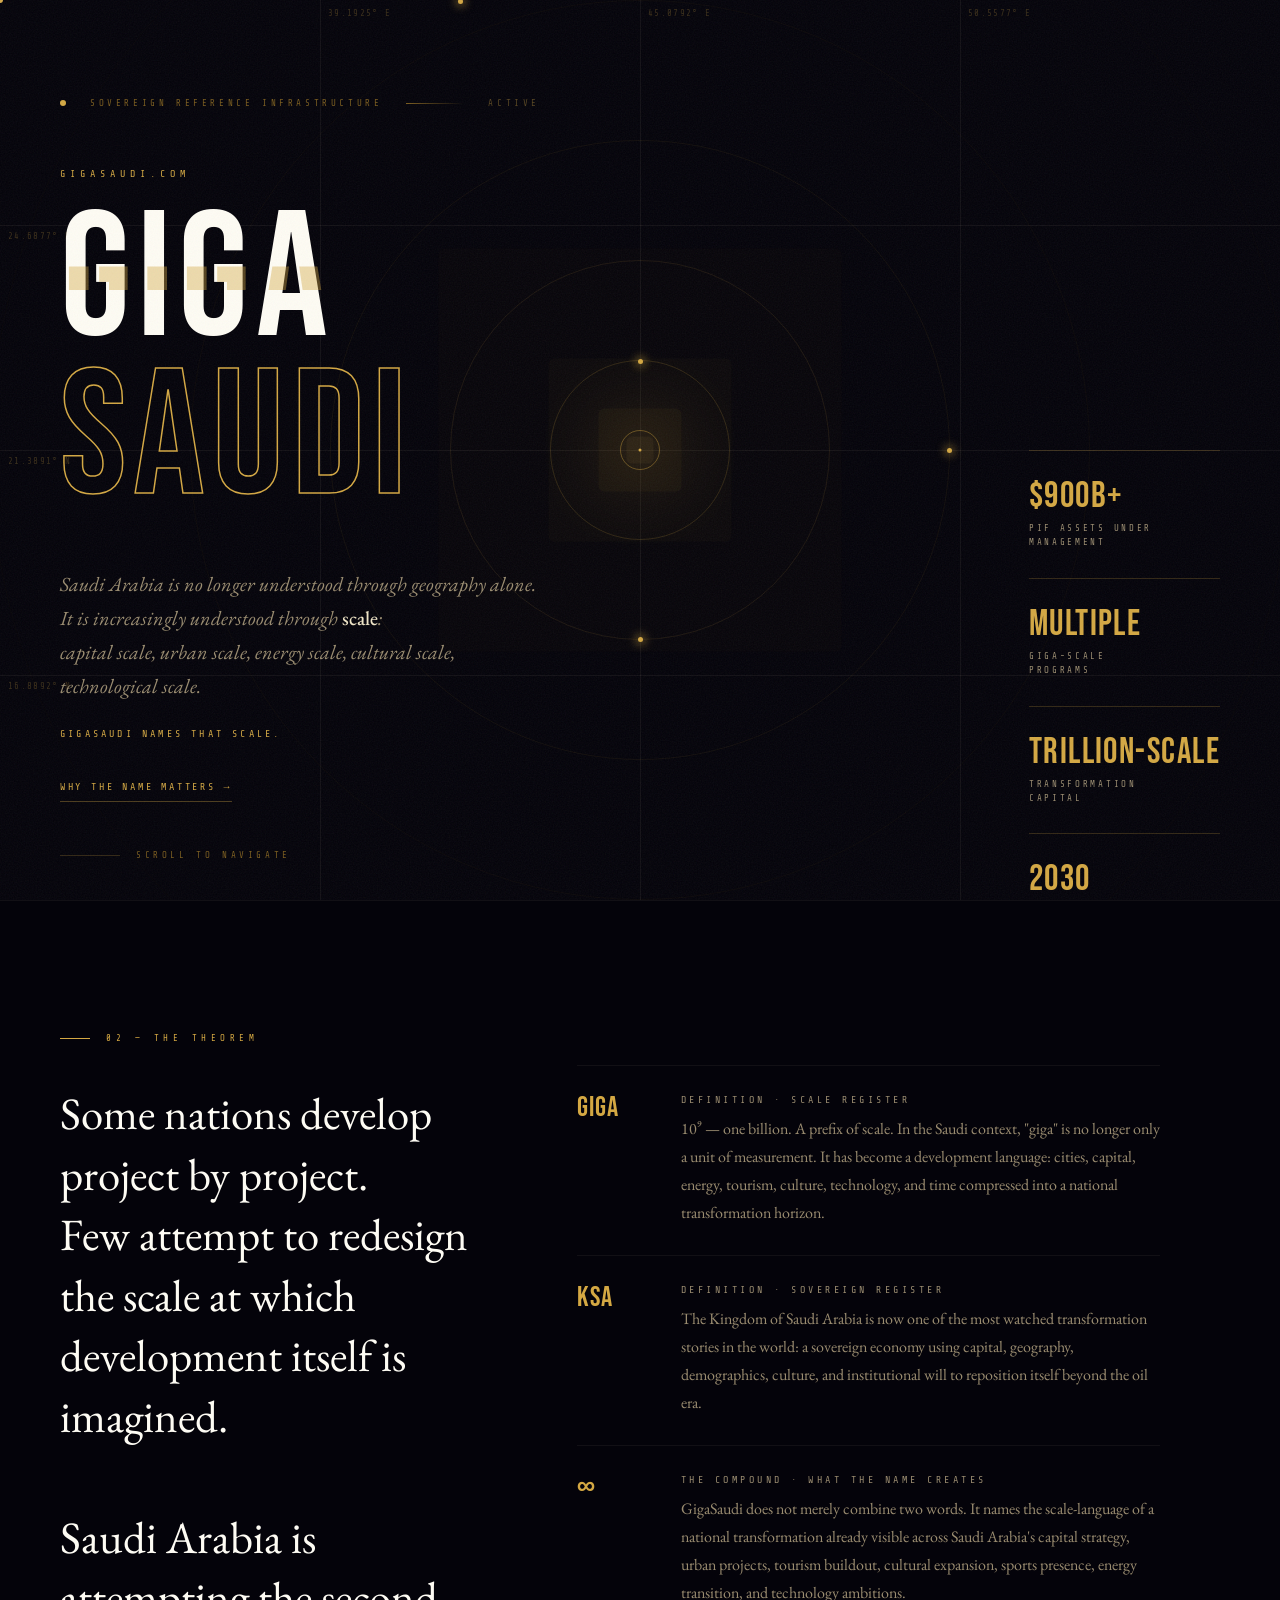
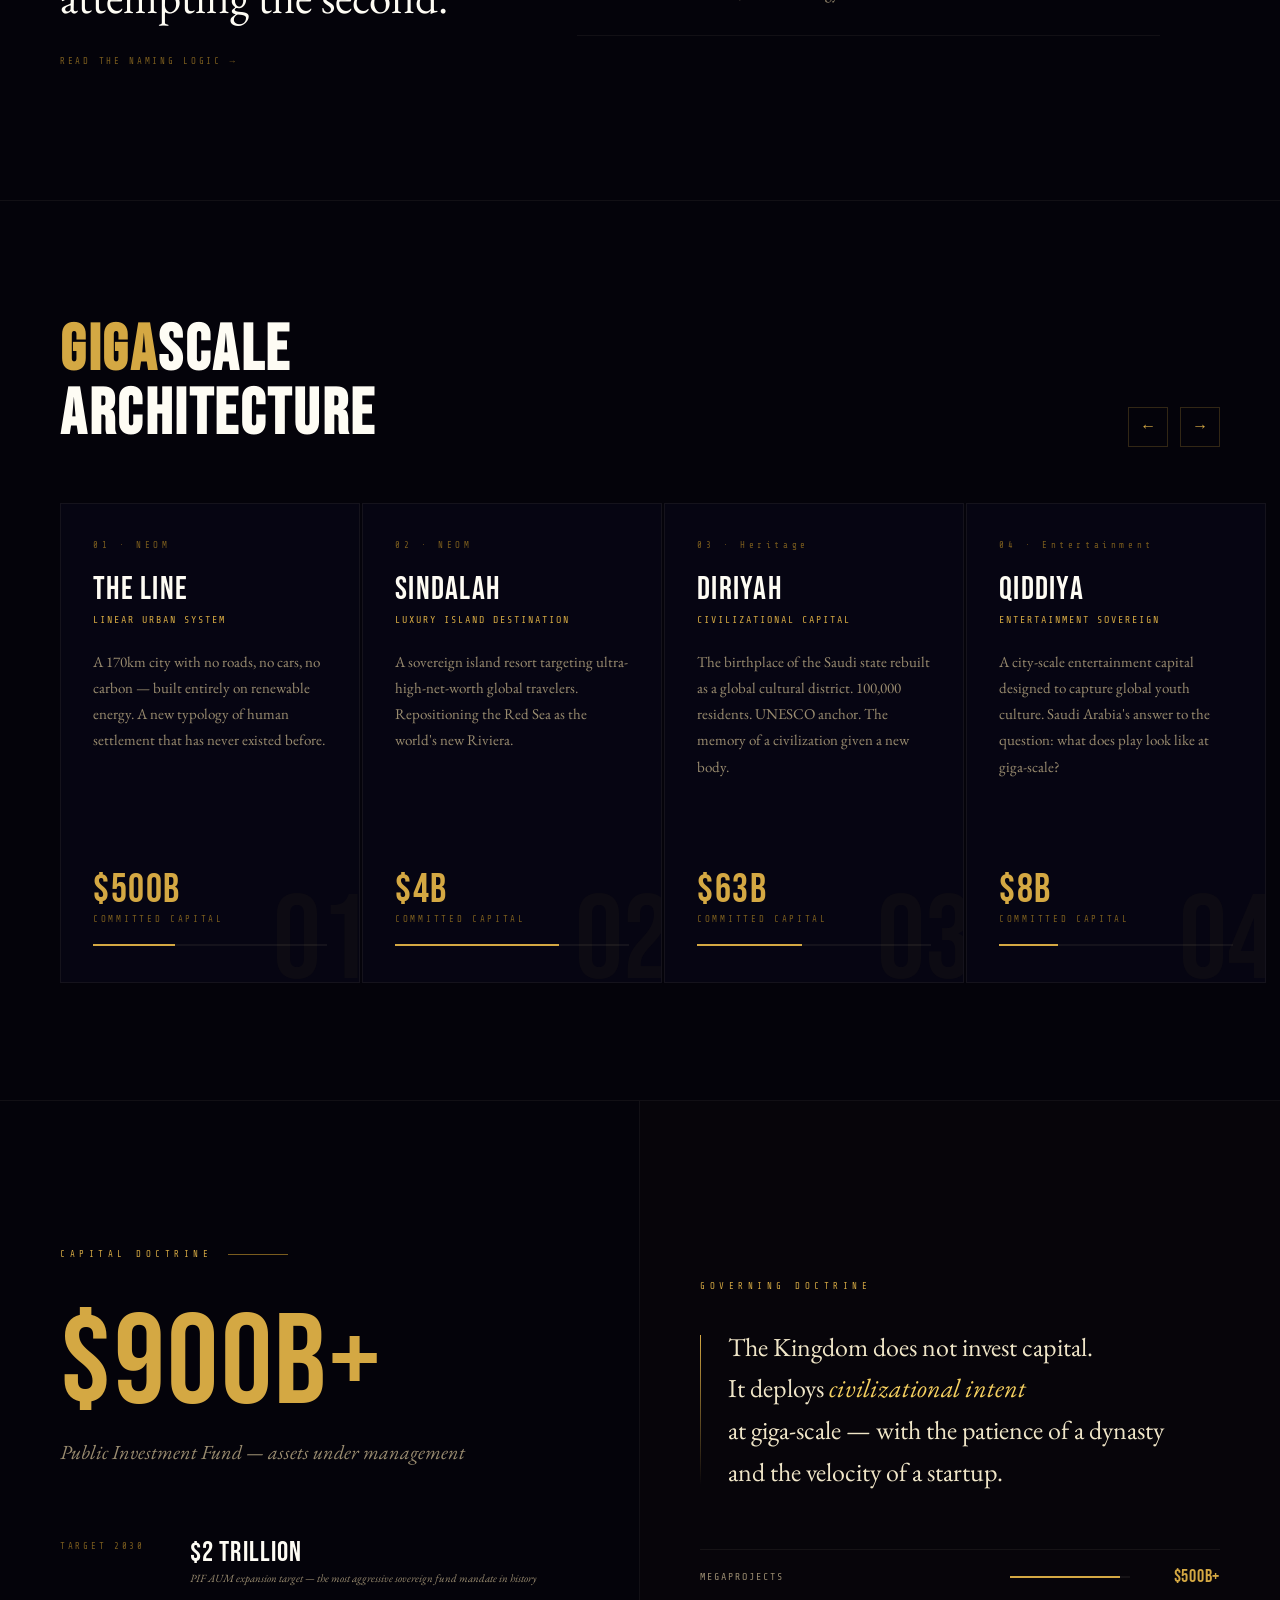
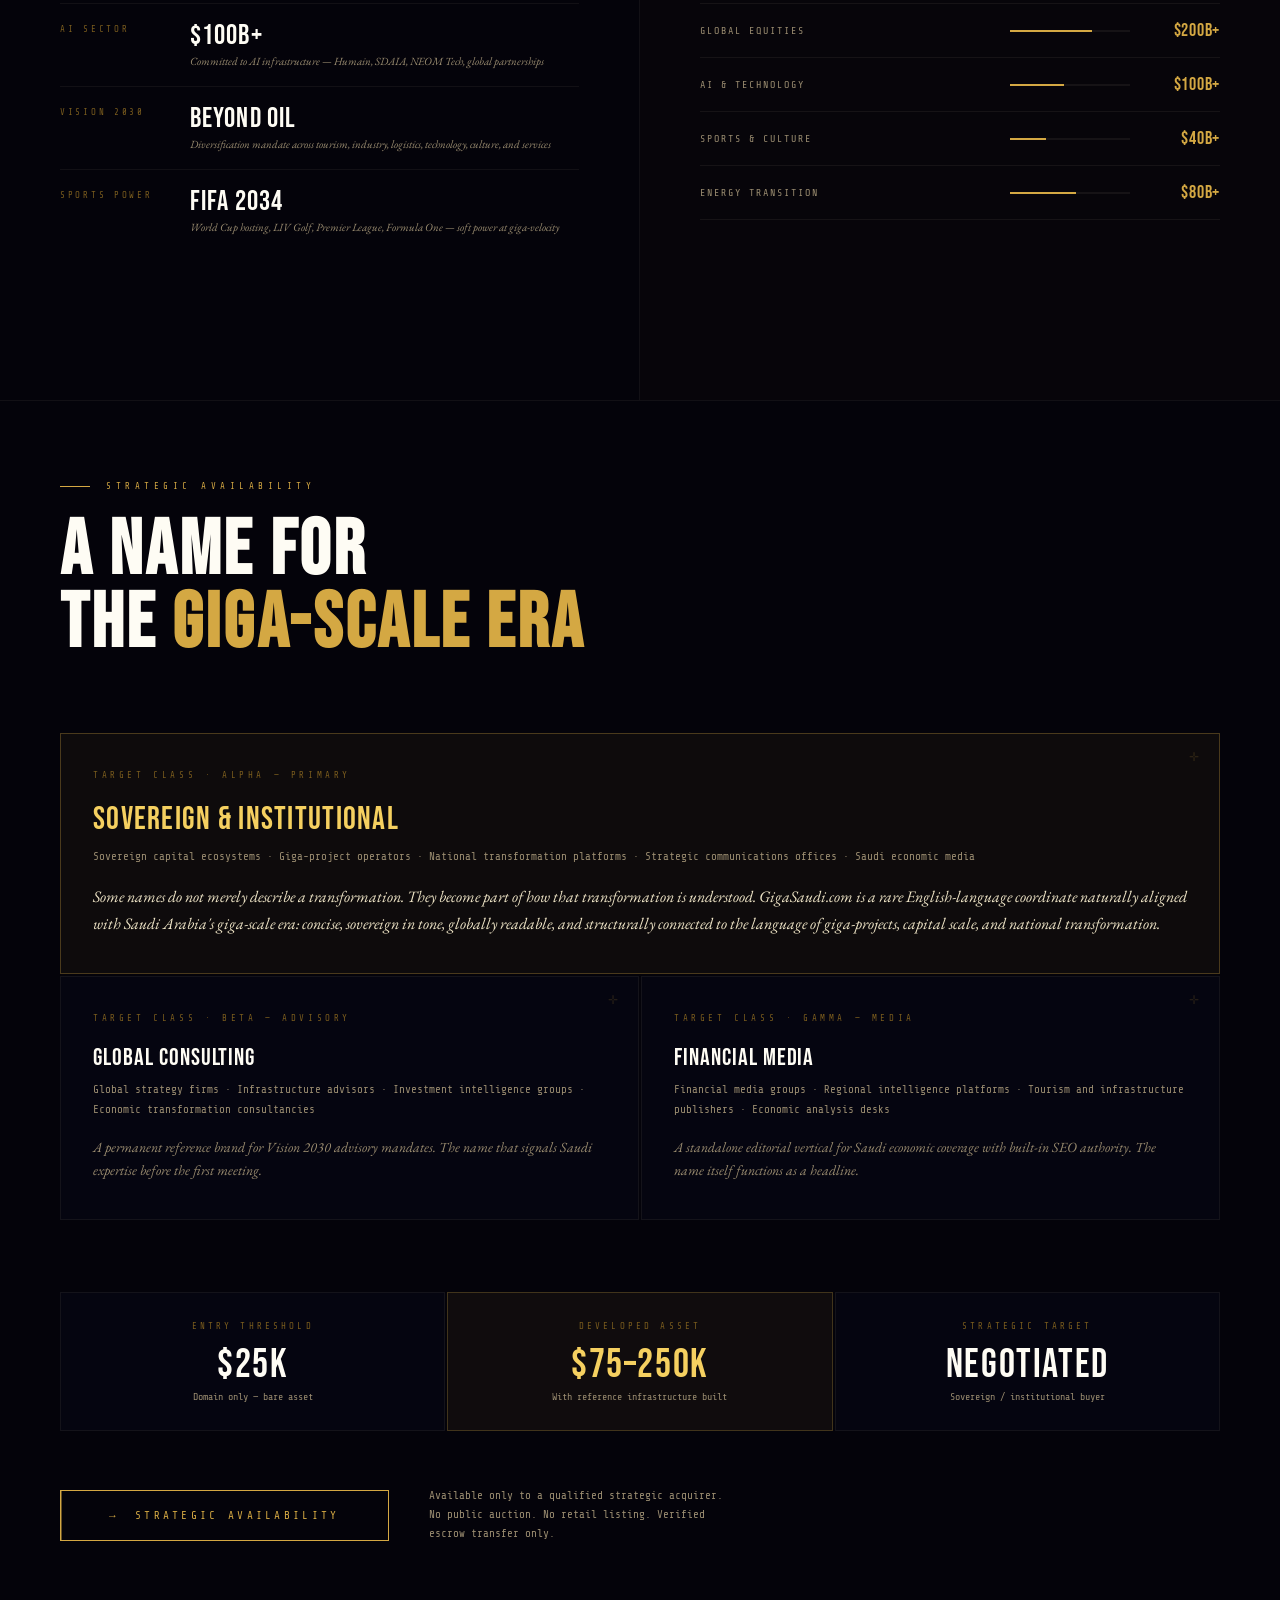
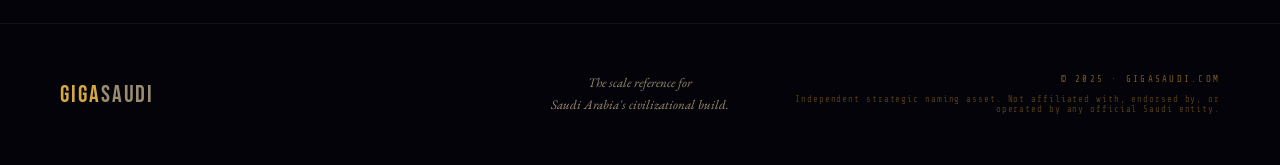
==== commit 4fd0ca80: "Sprint 2C: Update homepage CTA to route through /availability/" ====
--- a/index.html
+++ b/index.html
@@ -951,7 +951,7 @@
           <div class="decode-val">
             <div class="decode-term">Definition · Scale Register</div>
             <div class="decode-body">
-              10⁹ — one billion. A prefix of scale. In the Saudi context, “giga” is no longer only a unit of measurement. It has become a development language: cities, capital, energy, tourism, culture, technology, and time compressed into a national transformation horizon.
+              10⁹ — one billion. A prefix of scale. In the Saudi context, "giga" is no longer only a unit of measurement. It has become a development language: cities, capital, energy, tourism, culture, technology, and time compressed into a national transformation horizon.
             </div>
           </div>
         </div>
@@ -969,7 +969,7 @@
           <div class="decode-val">
             <div class="decode-term">The Compound · What the name creates</div>
             <div class="decode-body">
-              GigaSaudi does not merely combine two words. It names the scale-language of a national transformation already visible across Saudi Arabia’s capital strategy, urban projects, tourism buildout, cultural expansion, sports presence, energy transition, and technology ambitions.
+              GigaSaudi does not merely combine two words. It names the scale-language of a national transformation already visible across Saudi Arabia's capital strategy, urban projects, tourism buildout, cultural expansion, sports presence, energy transition, and technology ambitions.
             </div>
           </div>
         </div>
@@ -1008,7 +1008,7 @@
           <span class="proj-idx">02 · NEOM</span>
           <div class="proj-name">Sindalah</div>
           <div class="proj-sub">Luxury Island Destination</div>
-          <p class="proj-body">A sovereign island resort targeting ultra-high-net-worth global travelers. Repositioning the Red Sea as the world’s new Riviera.</p>
+          <p class="proj-body">A sovereign island resort targeting ultra-high-net-worth global travelers. Repositioning the Red Sea as the world's new Riviera.</p>
         </div>
         <div class="proj-panel-bot">
           <div class="proj-scale">$4B</div>
@@ -1036,7 +1036,7 @@
           <span class="proj-idx">04 · Entertainment</span>
           <div class="proj-name">Qiddiya</div>
           <div class="proj-sub">Entertainment Sovereign</div>
-          <p class="proj-body">A city-scale entertainment capital designed to capture global youth culture. Saudi Arabia’s answer to the question: what does play look like at giga-scale?</p>
+          <p class="proj-body">A city-scale entertainment capital designed to capture global youth culture. Saudi Arabia's answer to the question: what does play look like at giga-scale?</p>
         </div>
         <div class="proj-panel-bot">
           <div class="proj-scale">$8B</div>
@@ -1166,7 +1166,7 @@
         <p class="target-rationale">
           Some names do not merely describe a transformation. They become part of how that transformation is understood.
 
-          GigaSaudi.com is a rare English-language coordinate naturally aligned with Saudi Arabia’s giga-scale era: concise, sovereign in tone, globally readable, and structurally connected to the language of giga-projects, capital scale, and national transformation.
+          GigaSaudi.com is a rare English-language coordinate naturally aligned with Saudi Arabia's giga-scale era: concise, sovereign in tone, globally readable, and structurally connected to the language of giga-projects, capital scale, and national transformation.
         </p>
       </div>
       <div class="target-cell rx rx-d1">
@@ -1204,9 +1204,9 @@
       </div>
     </div>
     <div class="acq-cta-wrap rx rx-d3">
-      <a href="mailto:inquiries@gigasaudi.com" class="acq-cta">
+      <a href="/availability/" class="acq-cta">
         <span>→</span>
-        <span>Begin Confidential Inquiry</span>
+        <span>Strategic Availability</span>
       </a>
       <p class="acq-note">
         Available only to a qualified strategic acquirer.<br>
@@ -1218,7 +1218,7 @@
   <footer id="s-footer">
     <div class="ft-logo">Giga<span>Saudi</span></div>
     <div class="ft-center">
-      <p class="ft-tagline">The scale reference for<br>Saudi Arabia’s civilizational build.</p>
+      <p class="ft-tagline">The scale reference for<br>Saudi Arabia's civilizational build.</p>
     </div>
     <div class="ft-right">
       <p class="ft-copy">© 2025 · GigaSaudi.com</p>
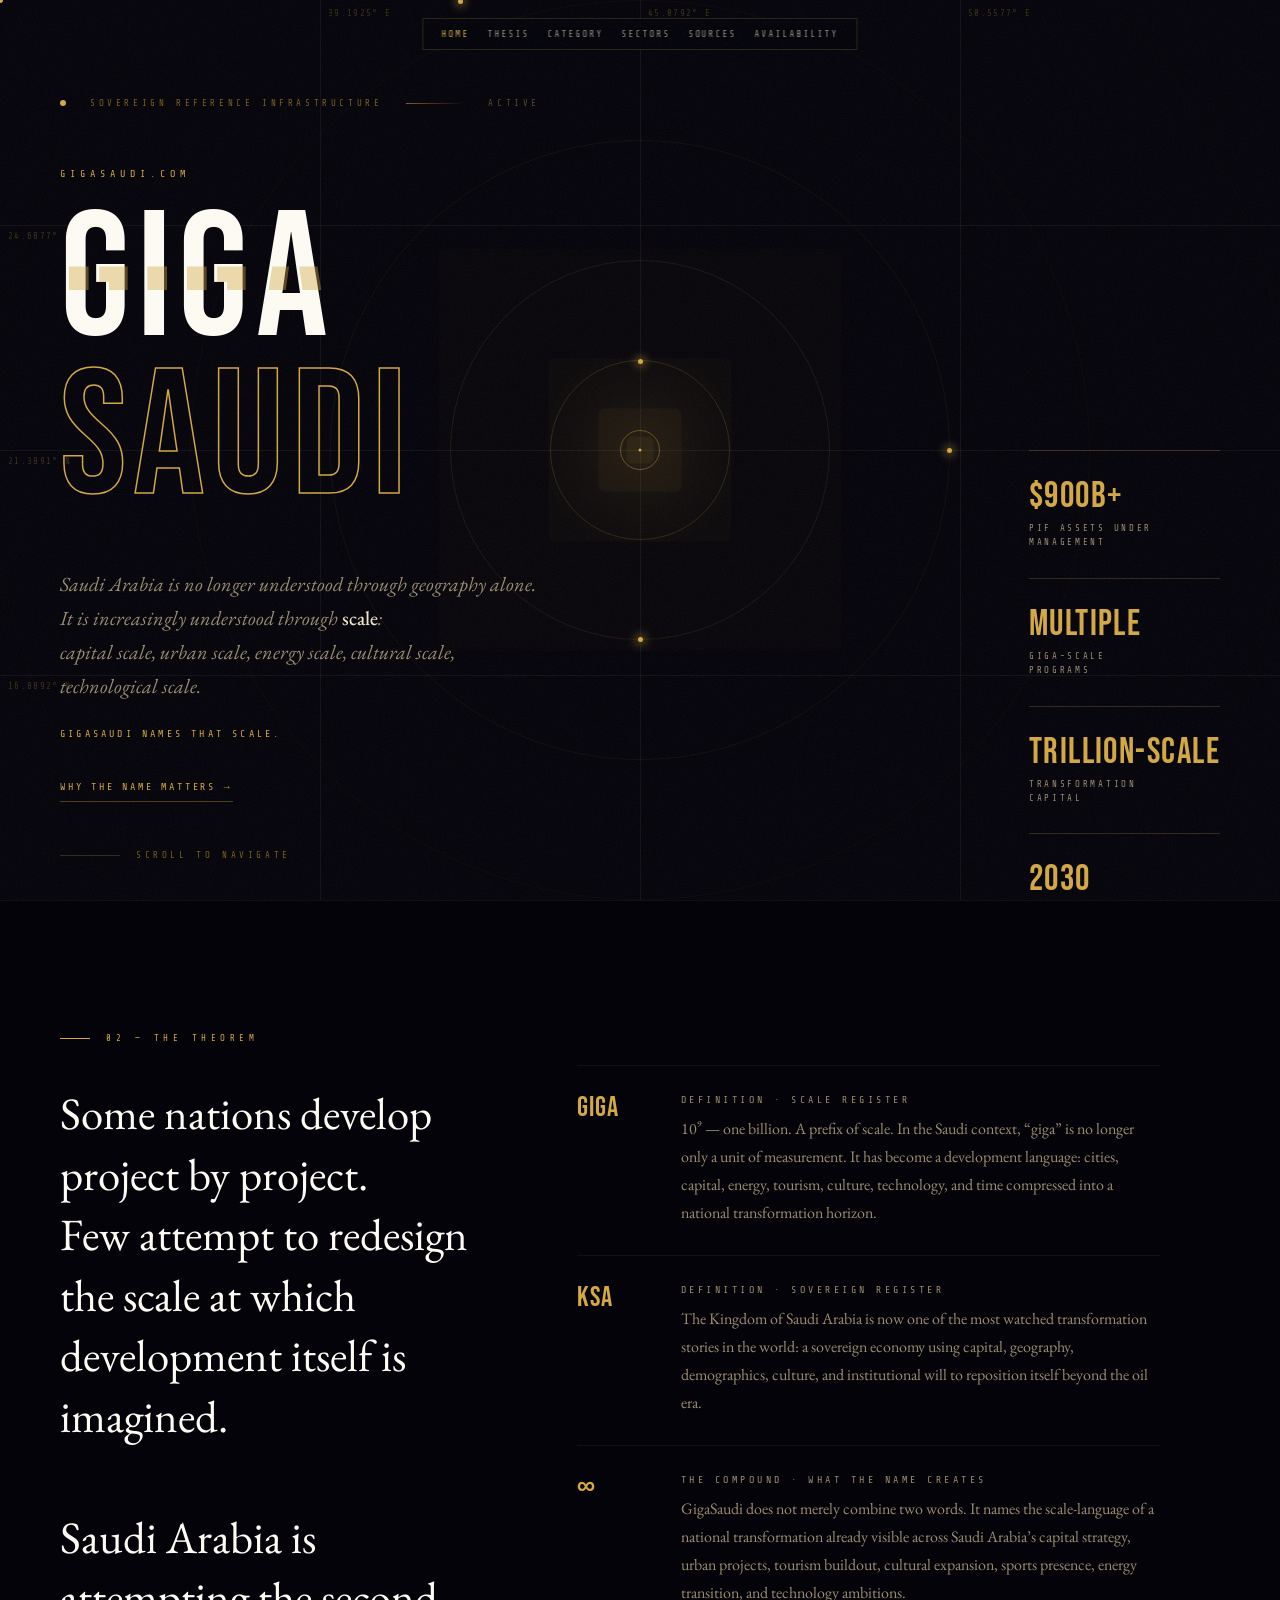
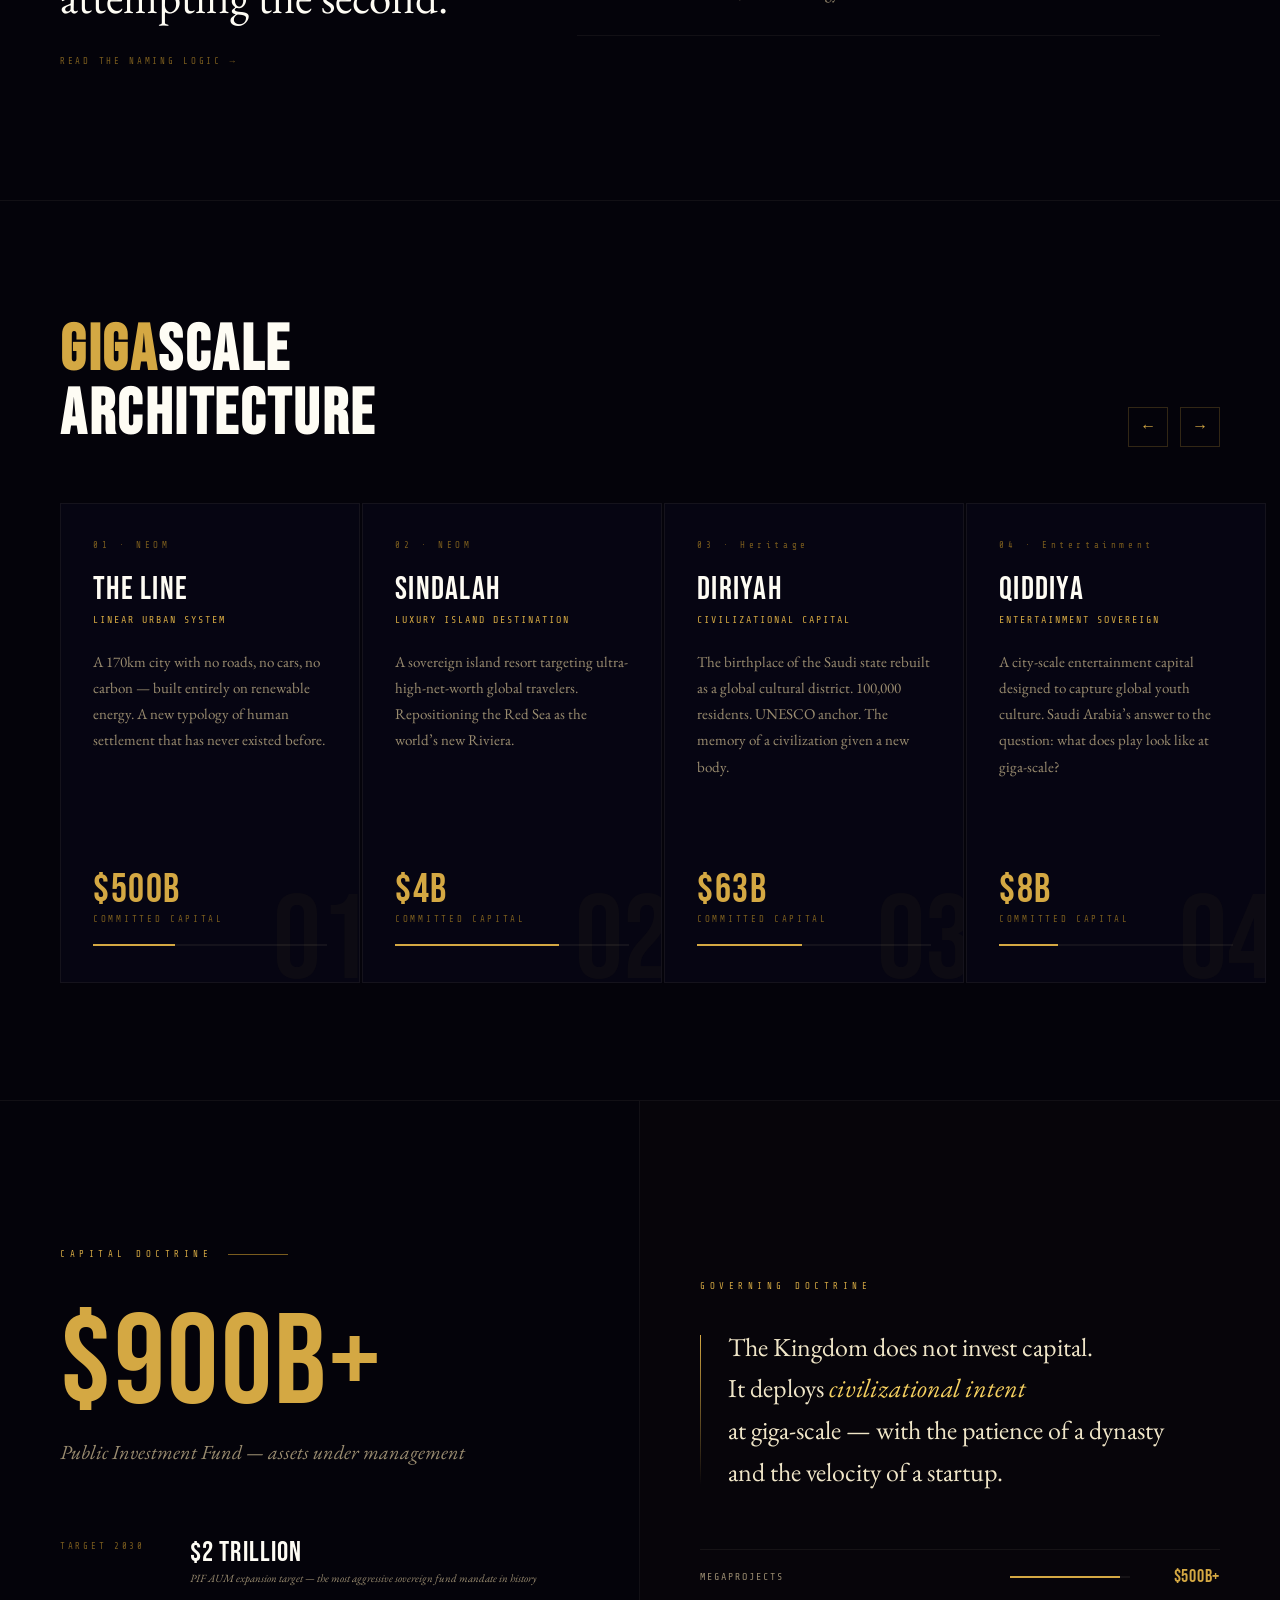
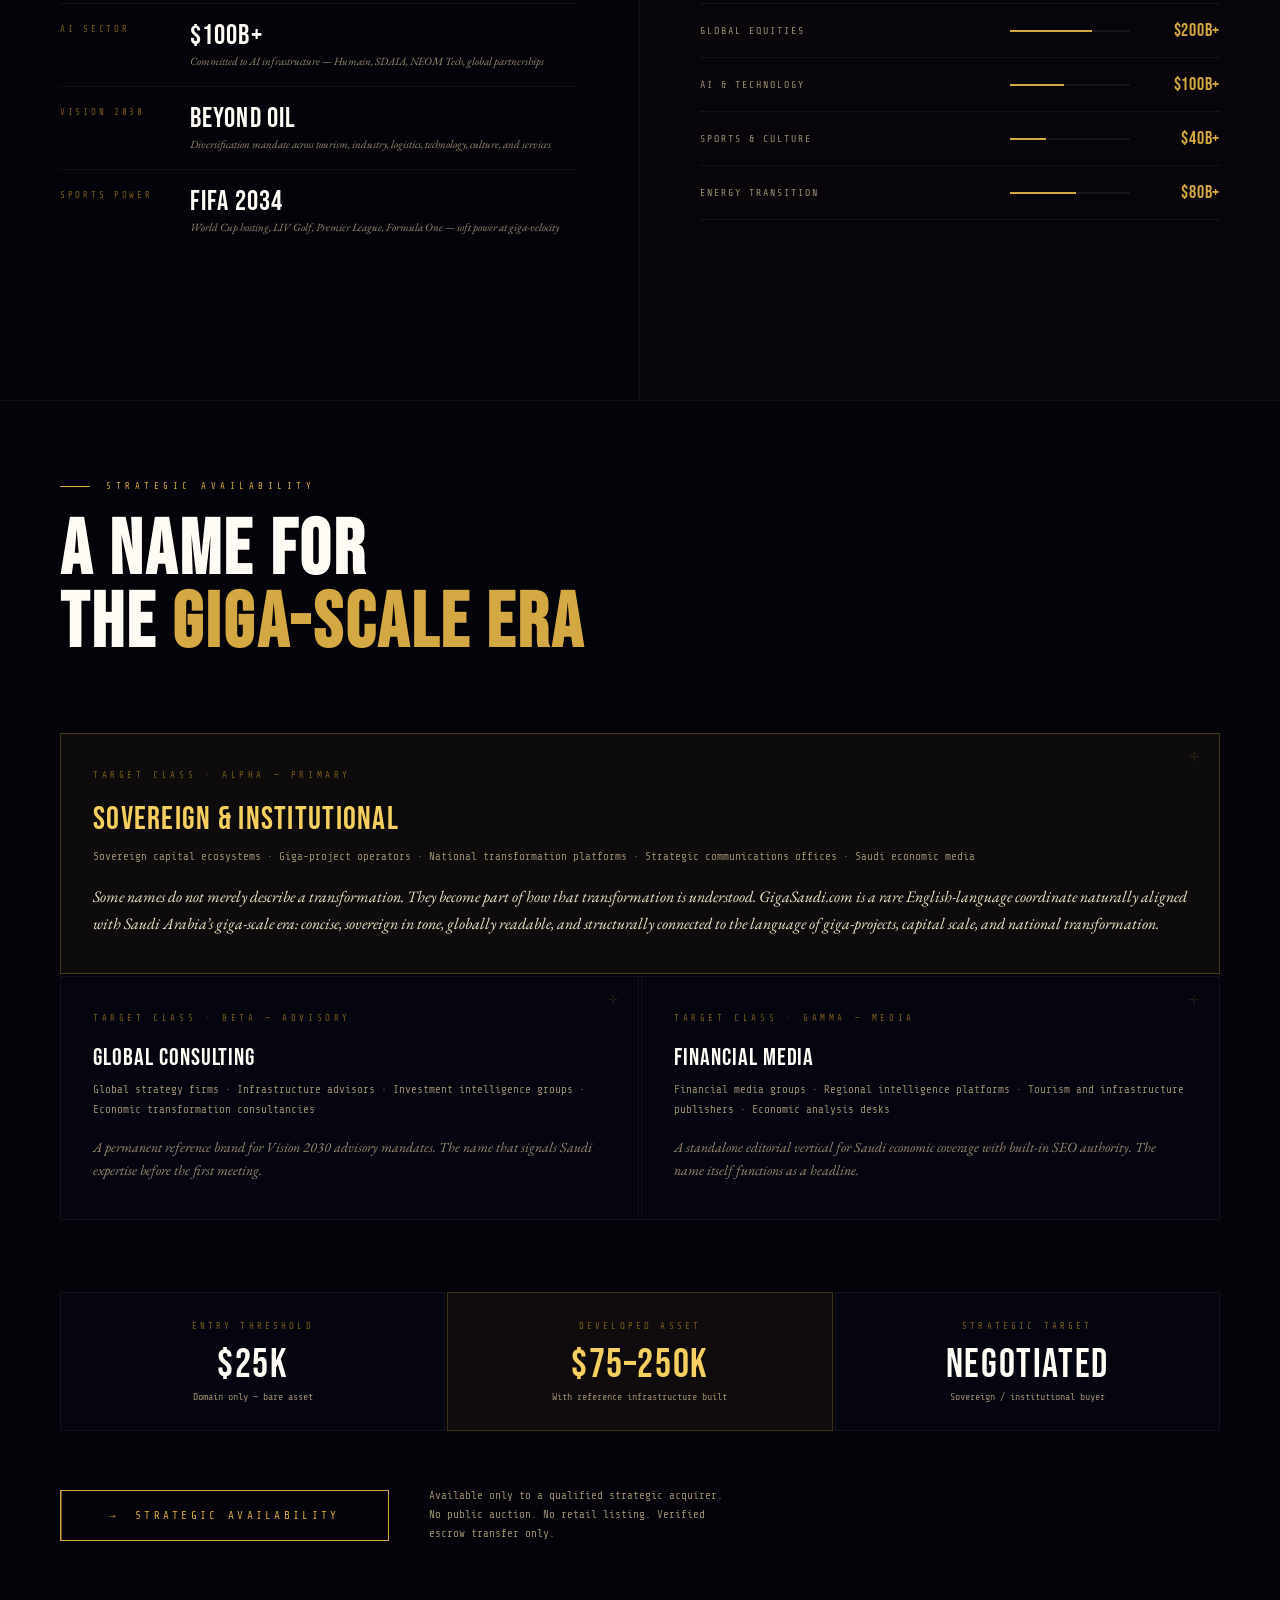
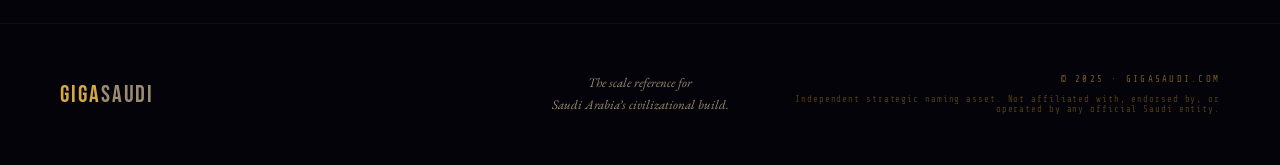
==== commit 4391c22f: "Sprint 2D: add site-nav to homepage" ====
--- a/index.html
+++ b/index.html
@@ -848,6 +848,15 @@
   .orbit-4, .orbit-5 { opacity: .55; }
   .gravity-core { opacity: .85; }
 }
+
+/* ── SITE NAV ── */
+.site-nav { position:fixed; top:18px; left:50%; transform:translateX(-50%); z-index:99; display:flex; gap:18px; padding:10px 18px; border:1px solid rgba(212,168,67,.18); background:rgba(4,3,10,.72); backdrop-filter:blur(12px); -webkit-backdrop-filter:blur(12px); white-space:nowrap; }
+.site-nav a { color:rgba(240,230,200,.62); text-decoration:none; font-family:'Share Tech Mono',monospace; font-size:9px; letter-spacing:.22em; text-transform:uppercase; transition:color .25s; }
+.site-nav a:hover,.site-nav a[aria-current="page"] { color:var(--gold); }
+@media (max-width:700px) {
+  .site-nav { left:0; right:0; top:0; transform:none; overflow-x:auto; justify-content:flex-start; border-left:0; border-right:0; border-top:0; border-bottom:1px solid rgba(212,168,67,.18); padding:11px 16px; gap:16px; }
+  .site-nav::-webkit-scrollbar { display:none; }
+}
 </style>
 </head>
 <body>
@@ -880,6 +889,15 @@
   </div>
 </div>
 
+<nav class="site-nav" aria-label="GigaSaudi navigation">
+  <a href="/" aria-current="page">Home</a>
+  <a href="/why-gigasaudi/">Thesis</a>
+  <a href="/saudi-giga-scale/">Category</a>
+  <a href="/sectors/">Sectors</a>
+  <a href="/sources/">Sources</a>
+  <a href="/availability/">Availability</a>
+</nav>
+
 <div id="content">
 
   <section id="s-entry">
@@ -951,7 +969,7 @@
           <div class="decode-val">
             <div class="decode-term">Definition · Scale Register</div>
             <div class="decode-body">
-              10⁹ — one billion. A prefix of scale. In the Saudi context, "giga" is no longer only a unit of measurement. It has become a development language: cities, capital, energy, tourism, culture, technology, and time compressed into a national transformation horizon.
+              10⁹ — one billion. A prefix of scale. In the Saudi context, “giga” is no longer only a unit of measurement. It has become a development language: cities, capital, energy, tourism, culture, technology, and time compressed into a national transformation horizon.
             </div>
           </div>
         </div>
@@ -969,7 +987,7 @@
           <div class="decode-val">
             <div class="decode-term">The Compound · What the name creates</div>
             <div class="decode-body">
-              GigaSaudi does not merely combine two words. It names the scale-language of a national transformation already visible across Saudi Arabia's capital strategy, urban projects, tourism buildout, cultural expansion, sports presence, energy transition, and technology ambitions.
+              GigaSaudi does not merely combine two words. It names the scale-language of a national transformation already visible across Saudi Arabia’s capital strategy, urban projects, tourism buildout, cultural expansion, sports presence, energy transition, and technology ambitions.
             </div>
           </div>
         </div>
@@ -1008,7 +1026,7 @@
           <span class="proj-idx">02 · NEOM</span>
           <div class="proj-name">Sindalah</div>
           <div class="proj-sub">Luxury Island Destination</div>
-          <p class="proj-body">A sovereign island resort targeting ultra-high-net-worth global travelers. Repositioning the Red Sea as the world's new Riviera.</p>
+          <p class="proj-body">A sovereign island resort targeting ultra-high-net-worth global travelers. Repositioning the Red Sea as the world’s new Riviera.</p>
         </div>
         <div class="proj-panel-bot">
           <div class="proj-scale">$4B</div>
@@ -1036,7 +1054,7 @@
           <span class="proj-idx">04 · Entertainment</span>
           <div class="proj-name">Qiddiya</div>
           <div class="proj-sub">Entertainment Sovereign</div>
-          <p class="proj-body">A city-scale entertainment capital designed to capture global youth culture. Saudi Arabia's answer to the question: what does play look like at giga-scale?</p>
+          <p class="proj-body">A city-scale entertainment capital designed to capture global youth culture. Saudi Arabia’s answer to the question: what does play look like at giga-scale?</p>
         </div>
         <div class="proj-panel-bot">
           <div class="proj-scale">$8B</div>
@@ -1166,7 +1184,7 @@
         <p class="target-rationale">
           Some names do not merely describe a transformation. They become part of how that transformation is understood.
 
-          GigaSaudi.com is a rare English-language coordinate naturally aligned with Saudi Arabia's giga-scale era: concise, sovereign in tone, globally readable, and structurally connected to the language of giga-projects, capital scale, and national transformation.
+          GigaSaudi.com is a rare English-language coordinate naturally aligned with Saudi Arabia’s giga-scale era: concise, sovereign in tone, globally readable, and structurally connected to the language of giga-projects, capital scale, and national transformation.
         </p>
       </div>
       <div class="target-cell rx rx-d1">
@@ -1218,7 +1236,7 @@
   <footer id="s-footer">
     <div class="ft-logo">Giga<span>Saudi</span></div>
     <div class="ft-center">
-      <p class="ft-tagline">The scale reference for<br>Saudi Arabia's civilizational build.</p>
+      <p class="ft-tagline">The scale reference for<br>Saudi Arabia’s civilizational build.</p>
     </div>
     <div class="ft-right">
       <p class="ft-copy">© 2025 · GigaSaudi.com</p>
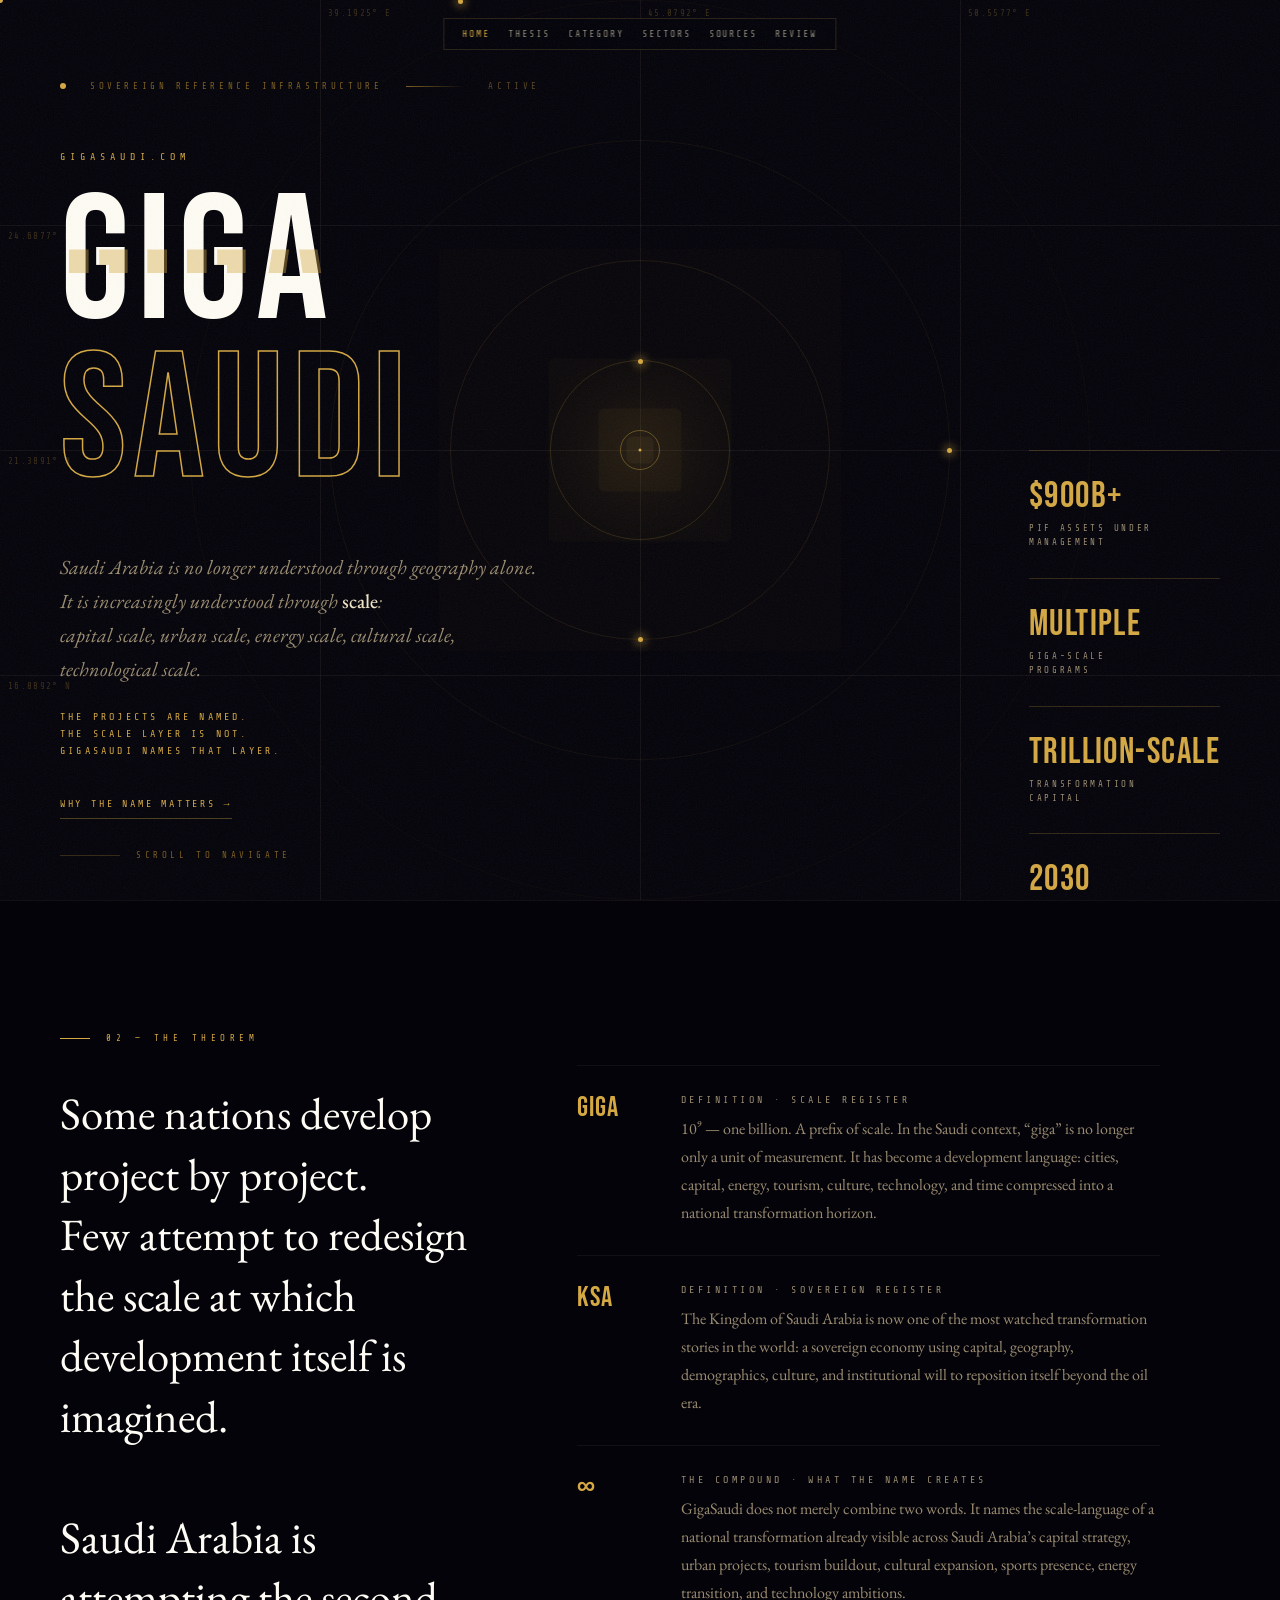
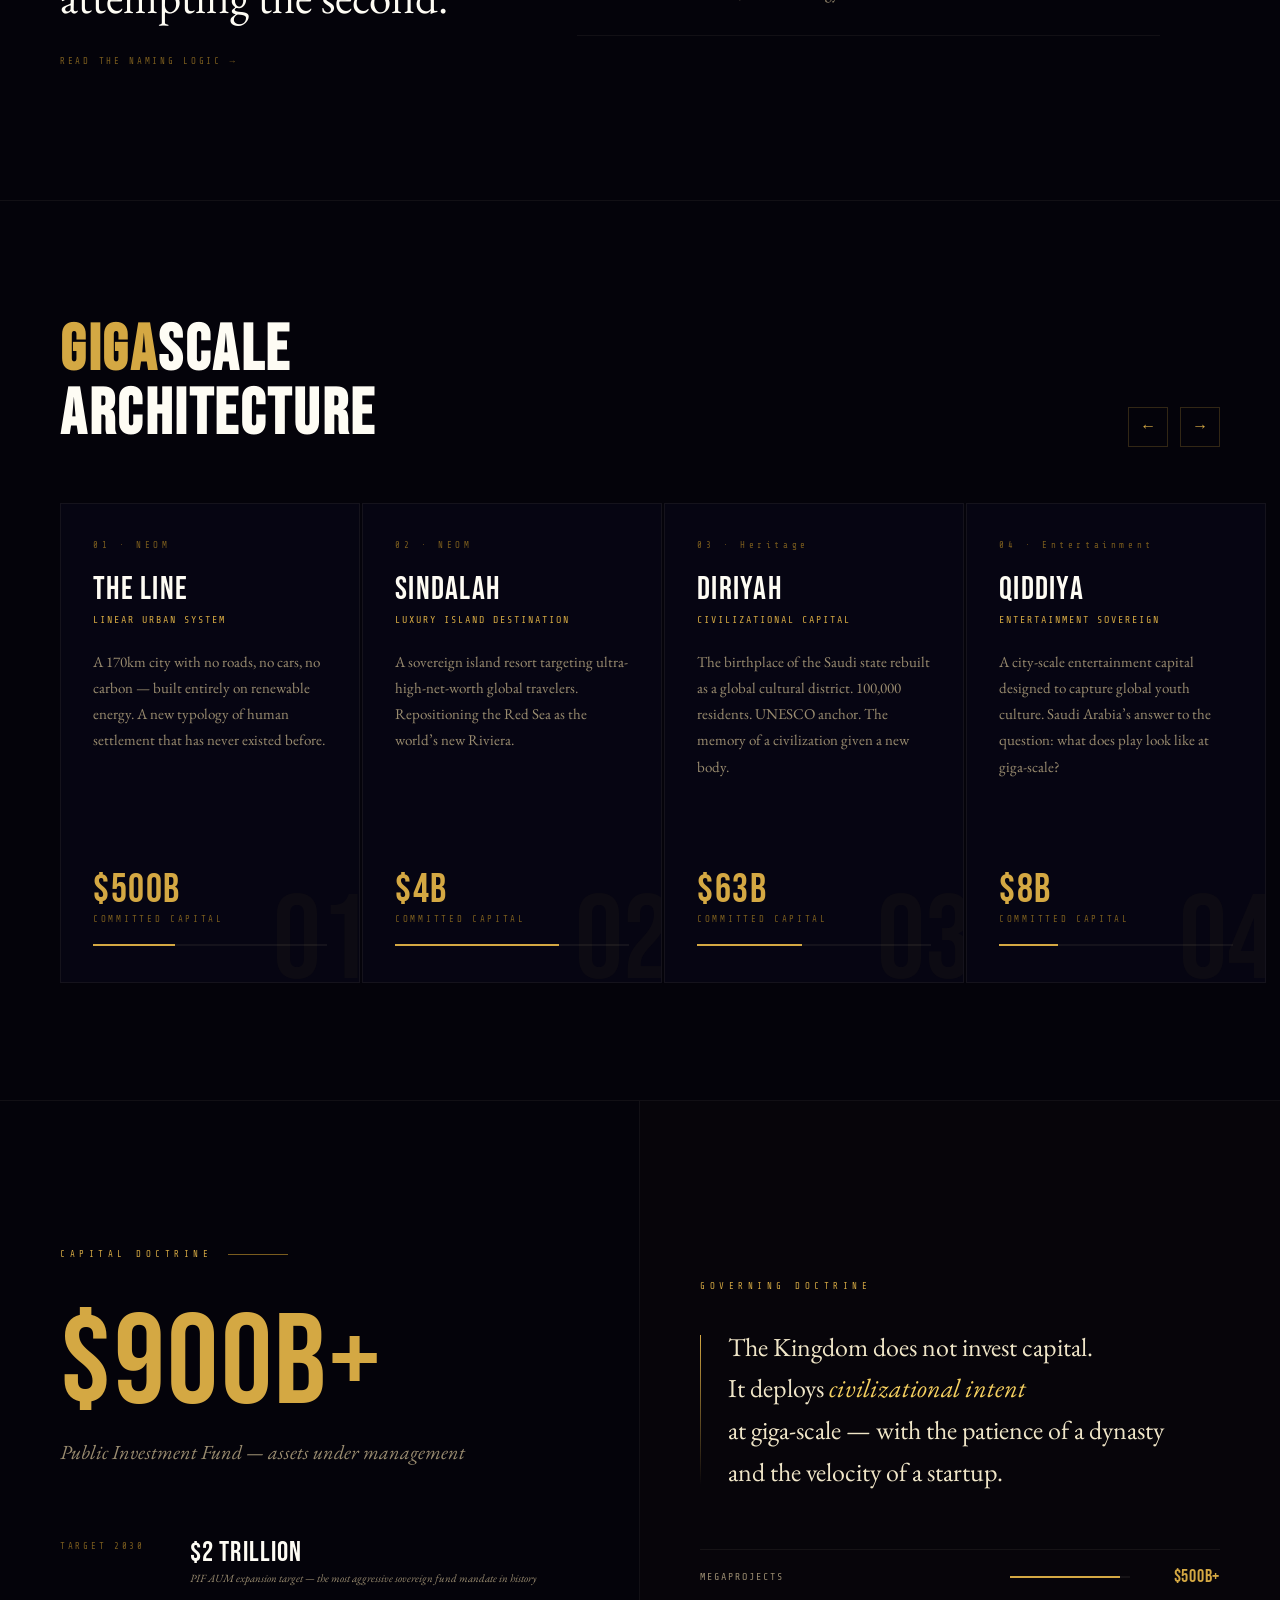
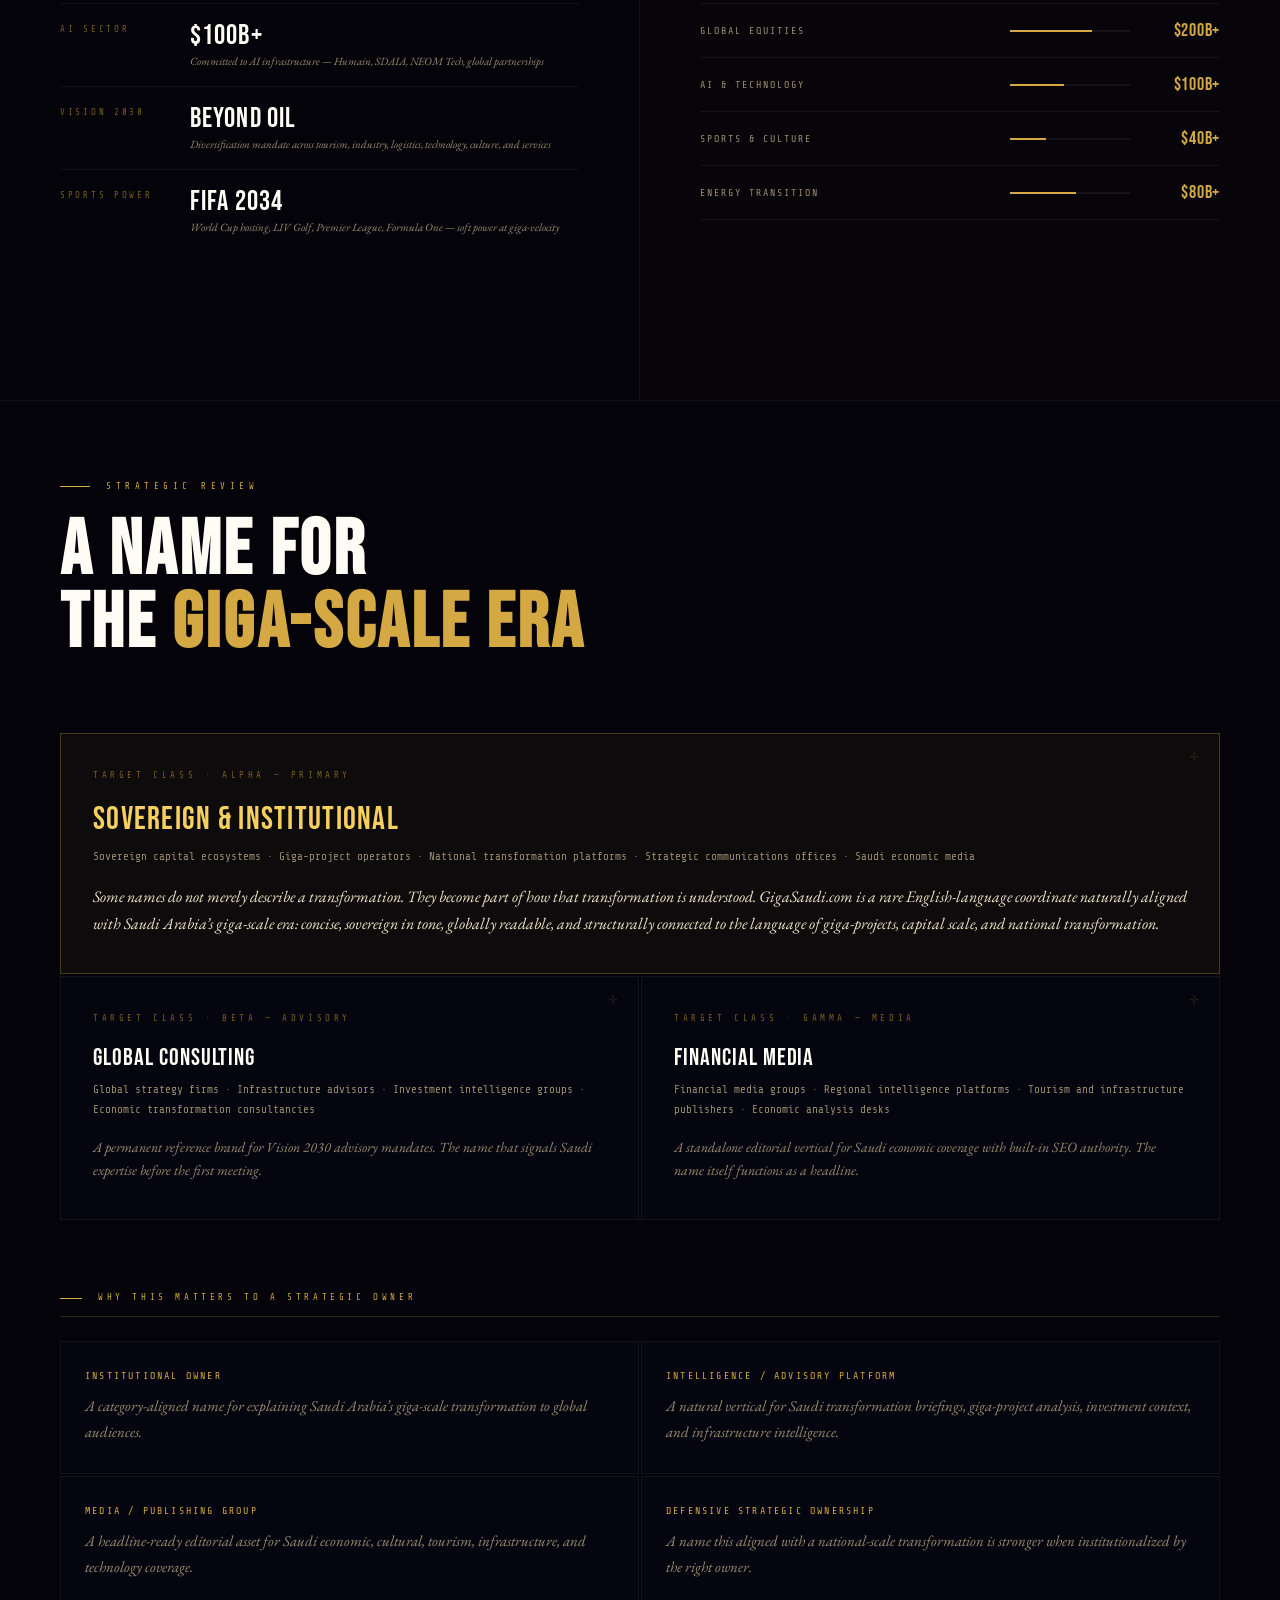
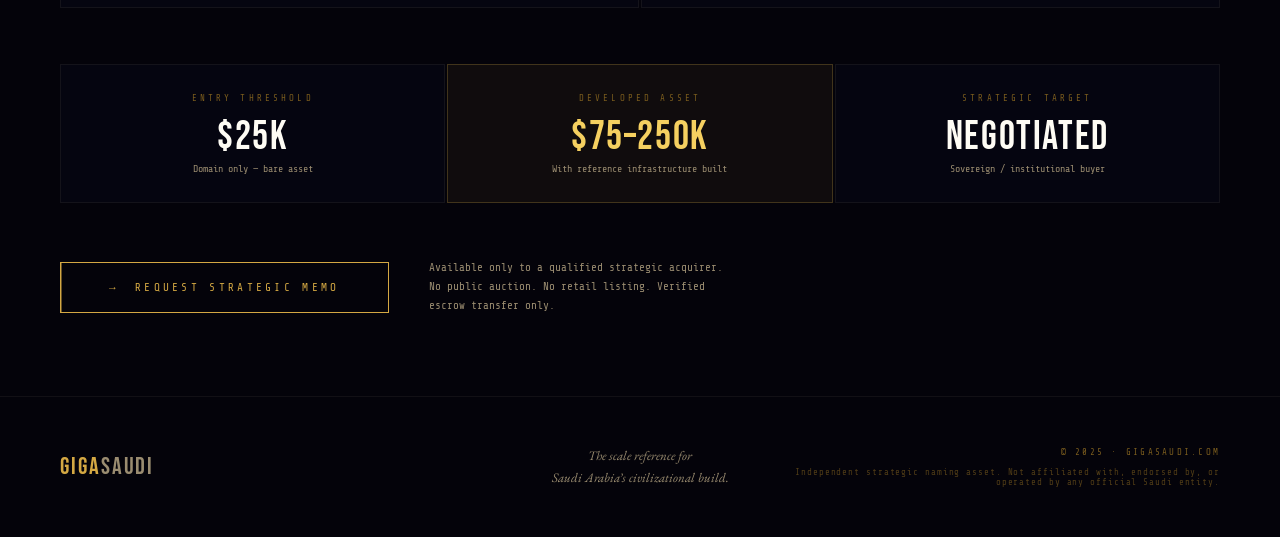
==== commit e7e7d51f: "feat: strategic buyer perception layer — home page - Nav: Availability → Review - hero-claim: 3-line" ====
--- a/index.html
+++ b/index.html
@@ -4,7 +4,7 @@
 <meta charset="UTF-8">
 <meta name="viewport" content="width=device-width, initial-scale=1.0">
 <title>GigaSaudi — Saudi Arabia's Giga-Scale Era</title>
-<meta name="description" content="A rare strategic naming asset and independent reference layer for Saudi Arabia's giga-scale transformation across capital, cities, energy, tourism, technology, sport, and culture.">
+<meta name="description" content="A rare strategic naming asset and independent reference layer for Saudi Arabia’s giga-scale transformation across capital, cities, energy, tourism, technology, sport, and culture.">
 <link rel="preconnect" href="https://fonts.googleapis.com">
 <link href="https://fonts.googleapis.com/css2?family=Bebas+Neue&family=EB+Garamond:ital,wght@0,400;0,500;1,400;1,500&family=Share+Tech+Mono&display=swap" rel="stylesheet">
 <style>
@@ -848,6 +848,18 @@
   .orbit-4, .orbit-5 { opacity: .55; }
   .gravity-core { opacity: .85; }
 }
+
+/* ── STRATEGIC OWNER SECTION ── */
+.strategic-owner-section { margin-bottom:56px; }
+.sos-header { margin-bottom:24px; padding-bottom:14px; border-bottom:1px solid var(--line-gold); display:flex; align-items:center; gap:16px; }
+.sos-pre { font-size:9px; letter-spacing:.4em; color:var(--gold); text-transform:uppercase; }
+.sos-pre::before { content:''; width:22px; height:1px; background:var(--gold); display:inline-block; margin-right:16px; vertical-align:middle; }
+.sos-grid { display:grid; grid-template-columns:1fr 1fr; gap:2px; }
+.sos-cell { background:rgba(8,7,20,0.6); border:1px solid var(--line-dim); padding:28px 24px; transition:border-color .4s,background .4s; }
+.sos-cell:hover { border-color:var(--line-gold); background:rgba(212,168,67,0.03); }
+.sos-type { font-size:10px; letter-spacing:.22em; color:var(--gold); text-transform:uppercase; margin-bottom:12px; }
+.sos-body { font-family:'EB Garamond',serif; font-style:italic; font-size:15px; line-height:1.72; color:var(--sand-lo); }
+@media (max-width:900px) { .sos-grid { grid-template-columns:1fr; } }
 
 /* ── SITE NAV ── */
 .site-nav { position:fixed; top:18px; left:50%; transform:translateX(-50%); z-index:99; display:flex; gap:18px; padding:10px 18px; border:1px solid rgba(212,168,67,.18); background:rgba(4,3,10,.72); backdrop-filter:blur(12px); -webkit-backdrop-filter:blur(12px); white-space:nowrap; }
@@ -895,7 +907,7 @@
   <a href="/saudi-giga-scale/">Category</a>
   <a href="/sectors/">Sectors</a>
   <a href="/sources/">Sources</a>
-  <a href="/availability/">Availability</a>
+  <a href="/availability/">Review</a>
 </nav>
 
 <div id="content">
@@ -919,7 +931,7 @@
         Saudi Arabia is no longer understood through geography alone.<br>
         It is increasingly understood through <strong>scale</strong>:<br>
         capital scale, urban scale, energy scale, cultural scale, technological scale.
-        <span class="hero-claim">GigaSaudi names that scale.</span>
+        <span class="hero-claim">The projects are named.<br>The scale layer is not.<br>GigaSaudi names that layer.</span>
       </p>
 
       <div class="hero-actions">
@@ -1170,7 +1182,7 @@
 
   <section id="s-acquire">
     <div class="acq-header">
-      <div class="acq-pre rx">Strategic Availability</div>
+      <div class="acq-pre rx">Strategic Review</div>
       <h2 class="acq-title rx rx-d1">
         A Name For<br>
         The <em>Giga-Scale Era</em>
@@ -1204,6 +1216,29 @@
         </p>
       </div>
     </div>
+    <div class="strategic-owner-section rx rx-d1">
+      <div class="sos-header">
+        <span class="sos-pre">Why This Matters to a Strategic Owner</span>
+      </div>
+      <div class="sos-grid">
+        <div class="sos-cell">
+          <div class="sos-type">Institutional Owner</div>
+          <p class="sos-body">A category-aligned name for explaining Saudi Arabia’s giga-scale transformation to global audiences.</p>
+        </div>
+        <div class="sos-cell">
+          <div class="sos-type">Intelligence / Advisory Platform</div>
+          <p class="sos-body">A natural vertical for Saudi transformation briefings, giga-project analysis, investment context, and infrastructure intelligence.</p>
+        </div>
+        <div class="sos-cell">
+          <div class="sos-type">Media / Publishing Group</div>
+          <p class="sos-body">A headline-ready editorial asset for Saudi economic, cultural, tourism, infrastructure, and technology coverage.</p>
+        </div>
+        <div class="sos-cell">
+          <div class="sos-type">Defensive Strategic Ownership</div>
+          <p class="sos-body">A name this aligned with a national-scale transformation is stronger when institutionalized by the right owner.</p>
+        </div>
+      </div>
+    </div>
     <div class="threshold rx rx-d2">
       <div class="thresh-cell">
         <div class="thresh-lbl">Entry Threshold</div>
@@ -1224,7 +1259,7 @@
     <div class="acq-cta-wrap rx rx-d3">
       <a href="/availability/" class="acq-cta">
         <span>→</span>
-        <span>Strategic Availability</span>
+        <span>Request Strategic Memo</span>
       </a>
       <p class="acq-note">
         Available only to a qualified strategic acquirer.<br>
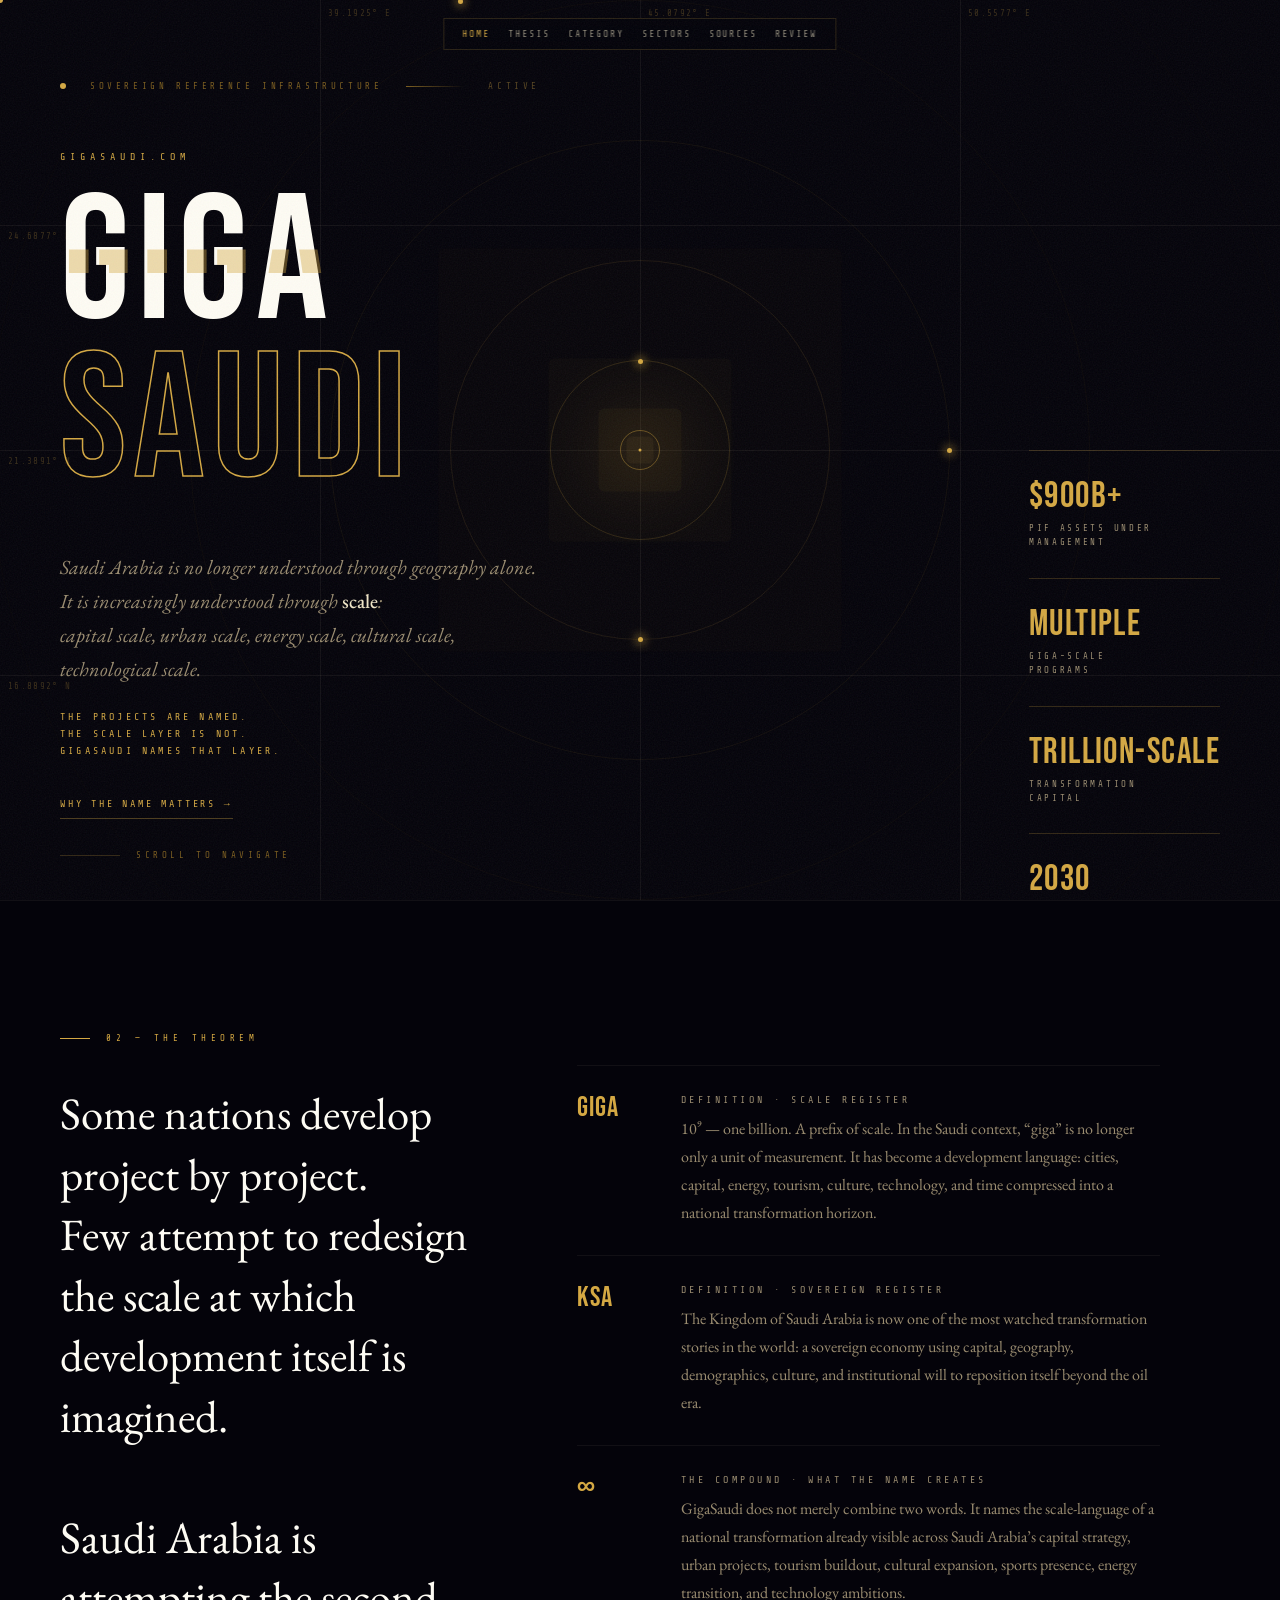
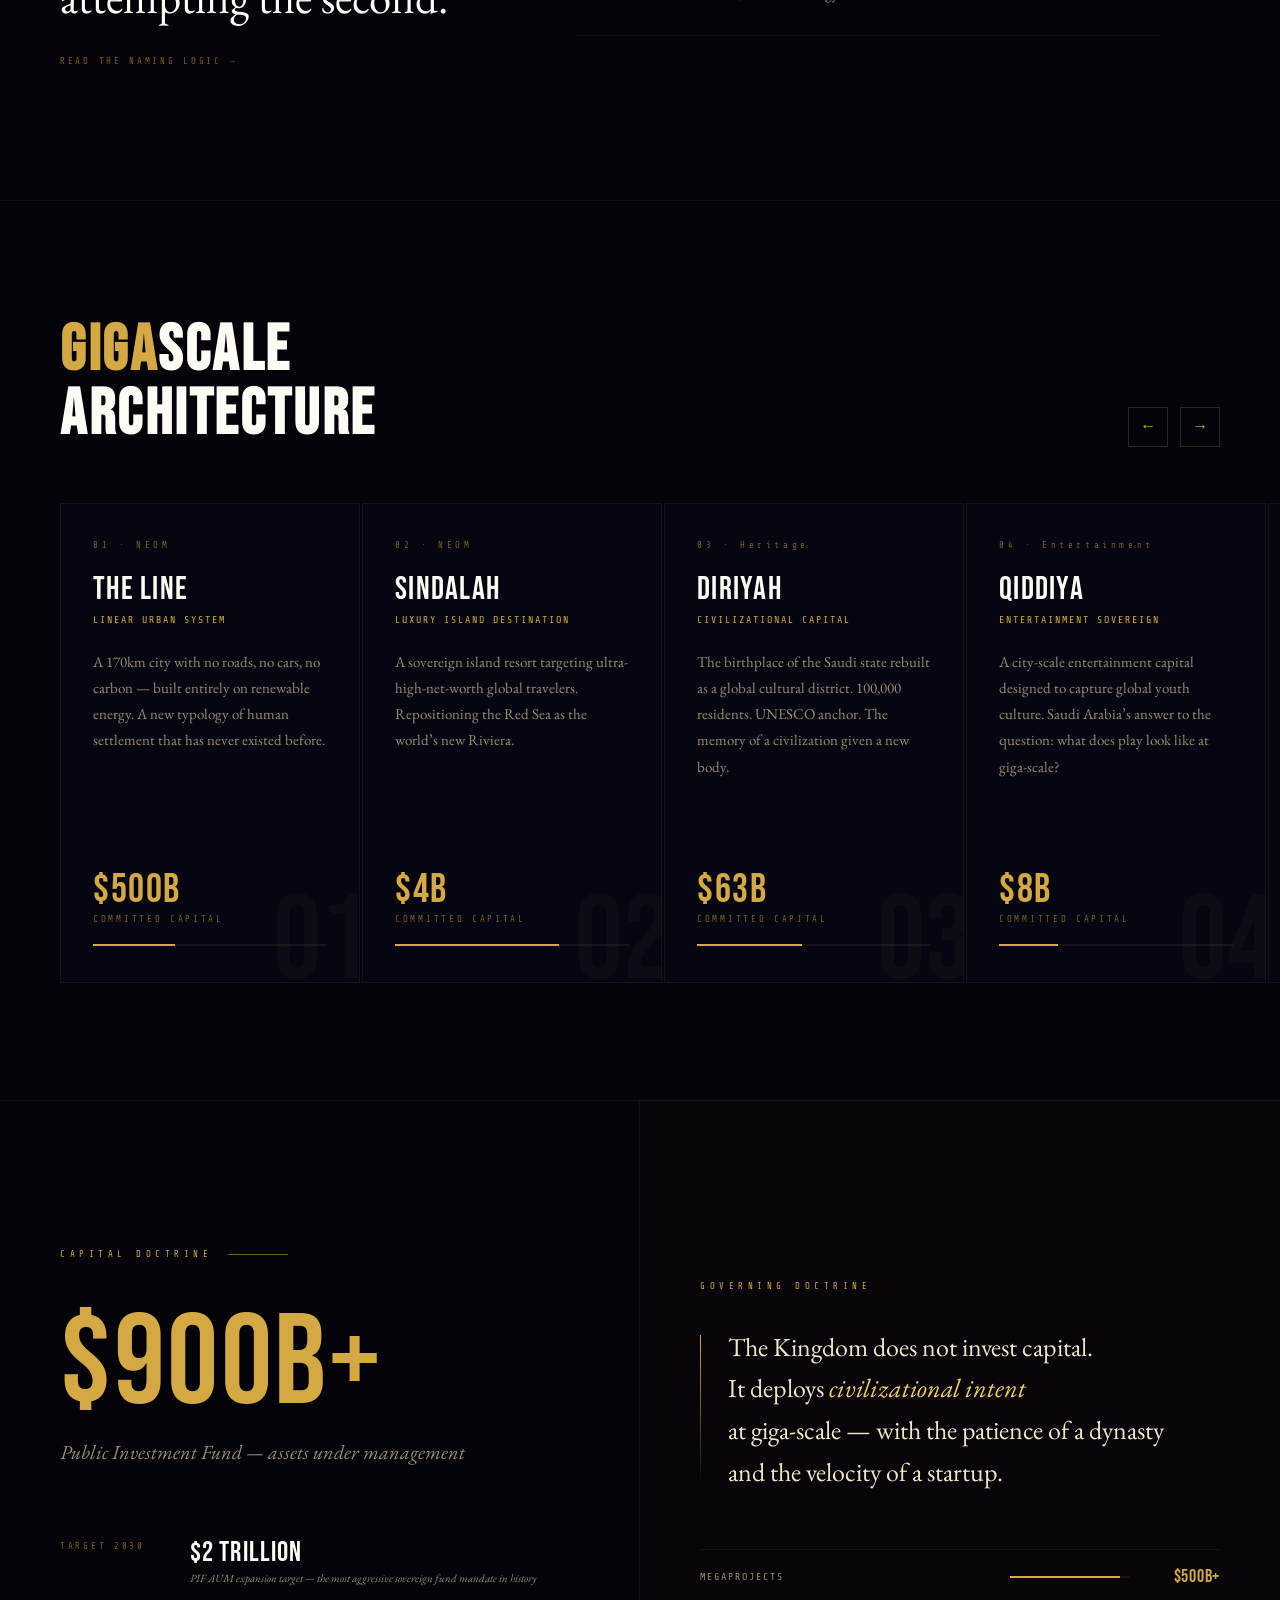
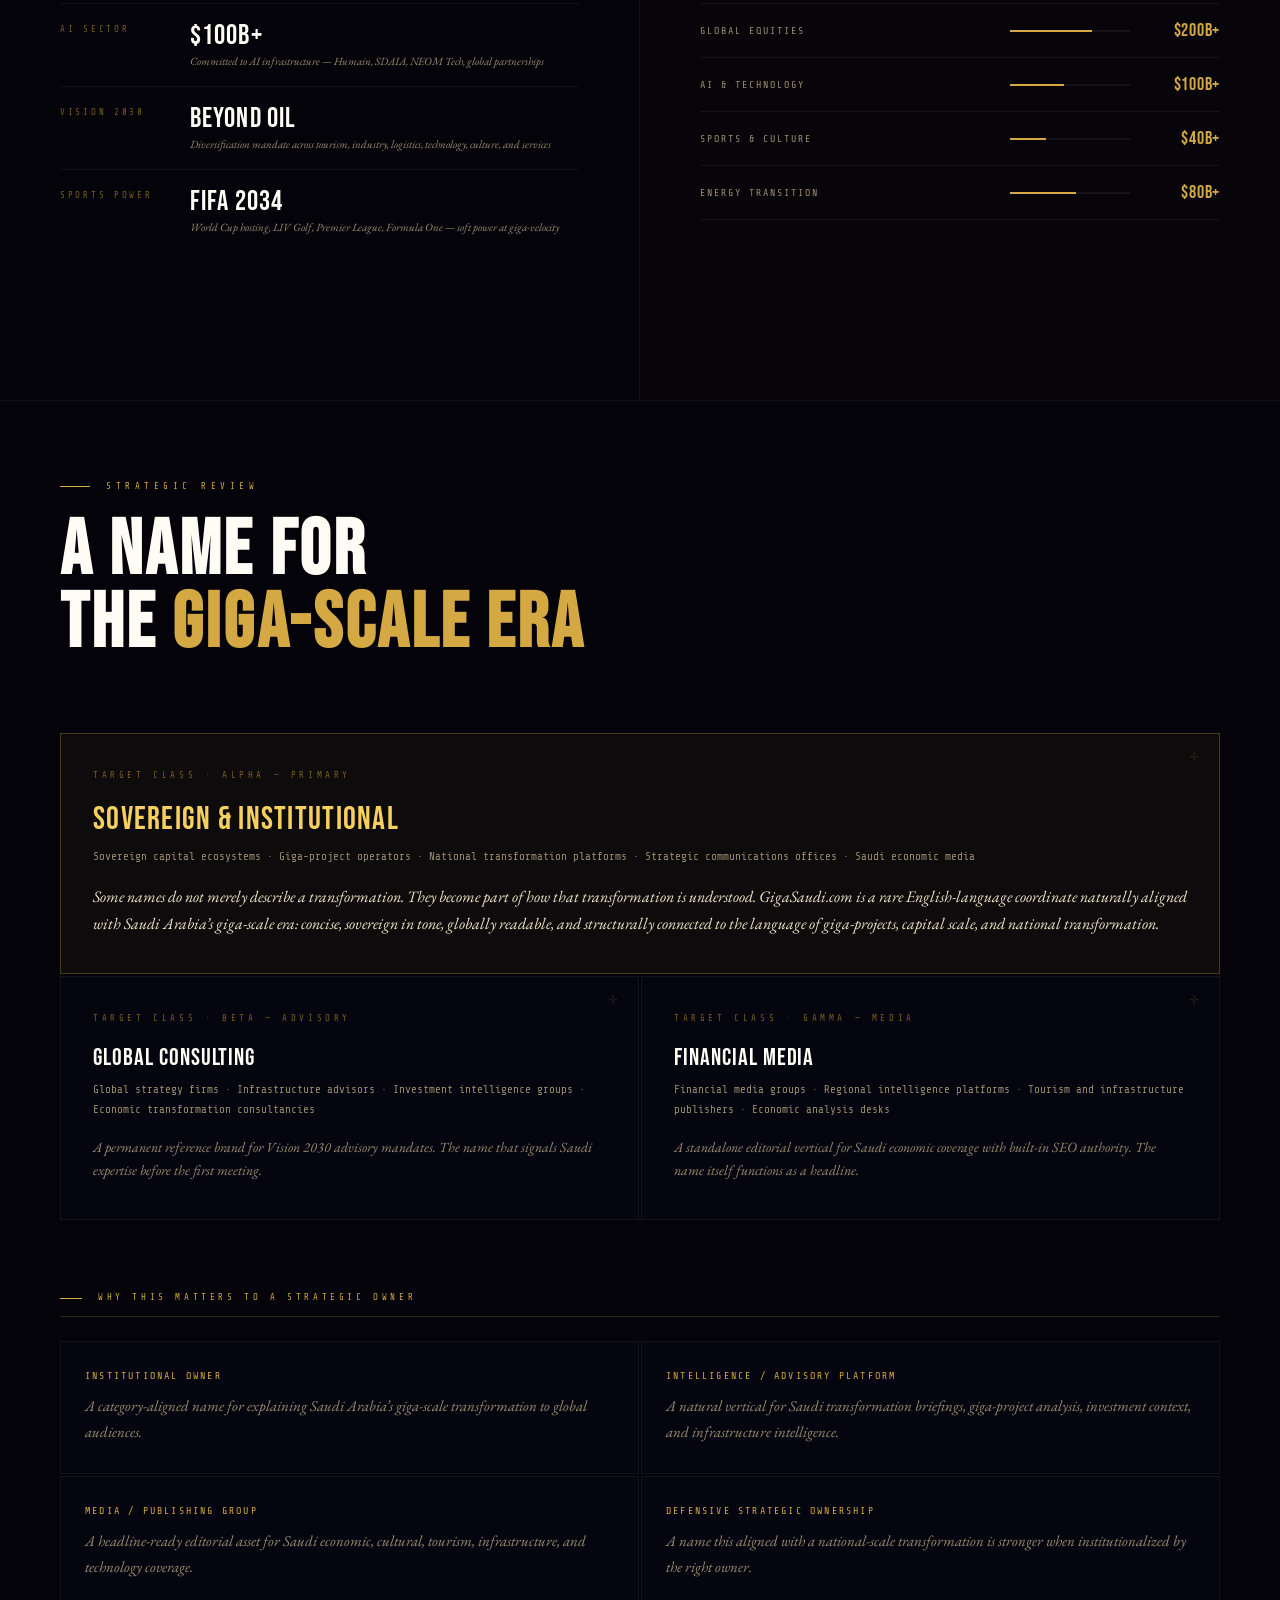
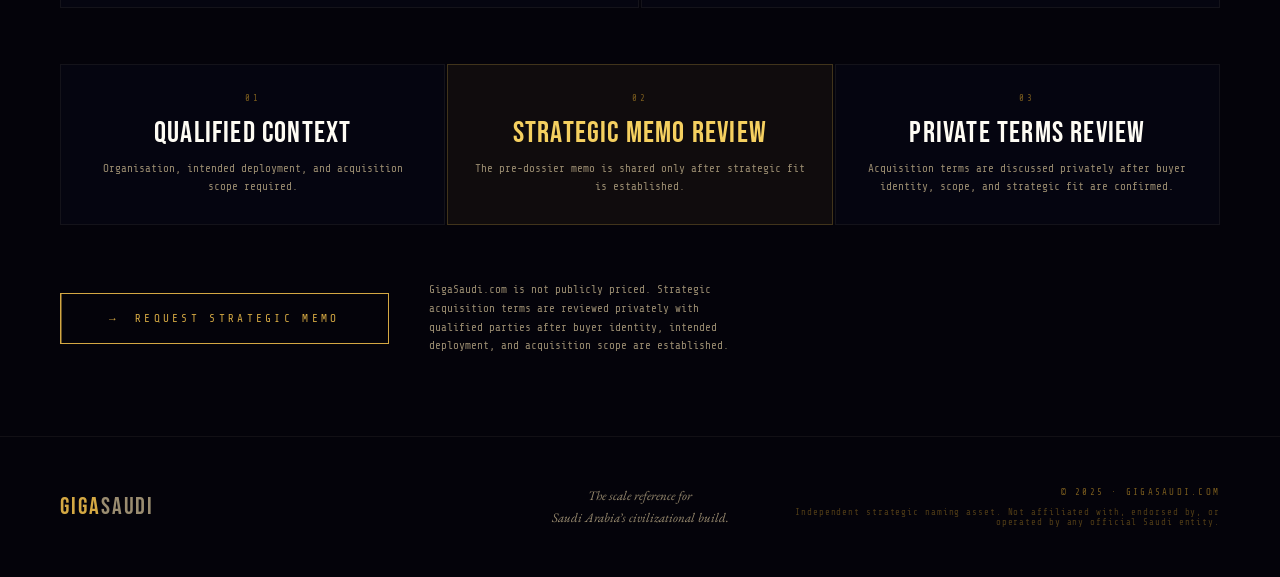
==== commit c93e7bc0: "commit" ====
--- a/index.html
+++ b/index.html
@@ -704,30 +704,30 @@
 }
 .target-cell.primary .target-rationale { font-size: 16px; color: var(--sand); }
 
-.threshold {
+.review-steps {
   display: grid;
   grid-template-columns: 1fr 1fr 1fr;
   gap: 2px;
   margin-bottom: 56px;
 }
-.thresh-cell {
+.review-step {
   background: rgba(8,7,20,0.6);
   border: 1px solid var(--line-dim);
   padding: 28px 24px;
   text-align: center;
 }
-.thresh-cell.mid { background: rgba(212,168,67,0.06); border-color: rgba(212,168,67,0.25); }
-.thresh-lbl { font-size:9px; letter-spacing:.35em; color:var(--gold-lo); text-transform:uppercase; margin-bottom:14px; }
-.thresh-val {
+.review-step.mid { background: rgba(212,168,67,0.06); border-color: rgba(212,168,67,0.25); }
+.review-label { font-size:9px; letter-spacing:.35em; color:var(--gold-lo); text-transform:uppercase; margin-bottom:14px; }
+.review-title {
   font-family: 'Bebas Neue', sans-serif;
-  font-size: 40px;
+  font-size: 30px;
   color: var(--white);
   letter-spacing: .04em;
-  line-height: 1;
-  margin-bottom: 6px;
-}
-.thresh-cell.mid .thresh-val { color: var(--gold-hi); }
-.thresh-note { font-size: 10px; color: var(--sand-lo); }
+  line-height: 1.08;
+  margin-bottom: 10px;
+}
+.review-step.mid .review-title { color: var(--gold-hi); }
+.review-note { font-size: 11px; color: var(--sand-lo); line-height: 1.65; }
 
 .acq-cta-wrap { display: flex; align-items: center; gap: 40px; }
 .acq-cta {
@@ -823,7 +823,7 @@
   #s-acquire { padding: 80px 28px; }
   .target-grid { grid-template-columns: 1fr; }
   .target-cell.primary { grid-column: span 1; }
-  .threshold { grid-template-columns: 1fr; }
+  .review-steps { grid-template-columns: 1fr; }
   #s-footer { grid-template-columns: 1fr; text-align: center; gap: 16px; }
   .ft-right { text-align: center; }
   .acq-cta-wrap { flex-direction: column; align-items: flex-start; }
@@ -1239,21 +1239,21 @@
         </div>
       </div>
     </div>
-    <div class="threshold rx rx-d2">
-      <div class="thresh-cell">
-        <div class="thresh-lbl">Entry Threshold</div>
-        <div class="thresh-val">$25K</div>
-        <div class="thresh-note">Domain only — bare asset</div>
-      </div>
-      <div class="thresh-cell mid">
-        <div class="thresh-lbl">Developed Asset</div>
-        <div class="thresh-val">$75–250K</div>
-        <div class="thresh-note">With reference infrastructure built</div>
-      </div>
-      <div class="thresh-cell">
-        <div class="thresh-lbl">Strategic Target</div>
-        <div class="thresh-val">Negotiated</div>
-        <div class="thresh-note">Sovereign / institutional buyer</div>
+    <div class="review-steps rx rx-d2">
+      <div class="review-step">
+        <div class="review-label">01</div>
+        <div class="review-title">Qualified Context</div>
+        <div class="review-note">Organisation, intended deployment, and acquisition scope required.</div>
+      </div>
+      <div class="review-step mid">
+        <div class="review-label">02</div>
+        <div class="review-title">Strategic Memo Review</div>
+        <div class="review-note">The pre-dossier memo is shared only after strategic fit is established.</div>
+      </div>
+      <div class="review-step">
+        <div class="review-label">03</div>
+        <div class="review-title">Private Terms Review</div>
+        <div class="review-note">Acquisition terms are discussed privately after buyer identity, scope, and strategic fit are confirmed.</div>
       </div>
     </div>
     <div class="acq-cta-wrap rx rx-d3">
@@ -1262,8 +1262,7 @@
         <span>Request Strategic Memo</span>
       </a>
       <p class="acq-note">
-        Available only to a qualified strategic acquirer.<br>
-        No public auction. No retail listing. Verified escrow transfer only.
+        GigaSaudi.com is not publicly priced. Strategic acquisition terms are reviewed privately with qualified parties after buyer identity, intended deployment, and acquisition scope are established.
       </p>
     </div>
   </section>
@@ -1306,7 +1305,7 @@
 
 const obs = new IntersectionObserver(entries => {
   entries.forEach(e => { if(e.isIntersecting) e.target.classList.add('in'); });
-}, { threshold: 0.1, rootMargin: '0px 0px -60px 0px' });
+}, { rootMargin: '0px 0px -60px 0px' });
 document.querySelectorAll('.rx').forEach(el => obs.observe(el));
 
 const flowObs = new IntersectionObserver(entries => {
@@ -1316,7 +1315,7 @@
       if(bar) bar.style.width = bar.dataset.width + '%';
     }
   });
-}, { threshold: 0.3 });
+});
 document.querySelectorAll('.flow-row').forEach(el => flowObs.observe(el));
 
 const sbObs = new IntersectionObserver(entries => {
@@ -1326,7 +1325,7 @@
       if(fill) { const w = fill.style.width; fill.style.width='0'; setTimeout(()=>fill.style.width=w,100); }
     }
   });
-}, { threshold: 0.3 });
+});
 document.querySelectorAll('.proj-panel').forEach(el => sbObs.observe(el));
 
 const archScroll = document.getElementById('arch-scroll');
@@ -1351,4 +1350,4 @@
 });
 </script>
 </body>
-</html>+</html>
